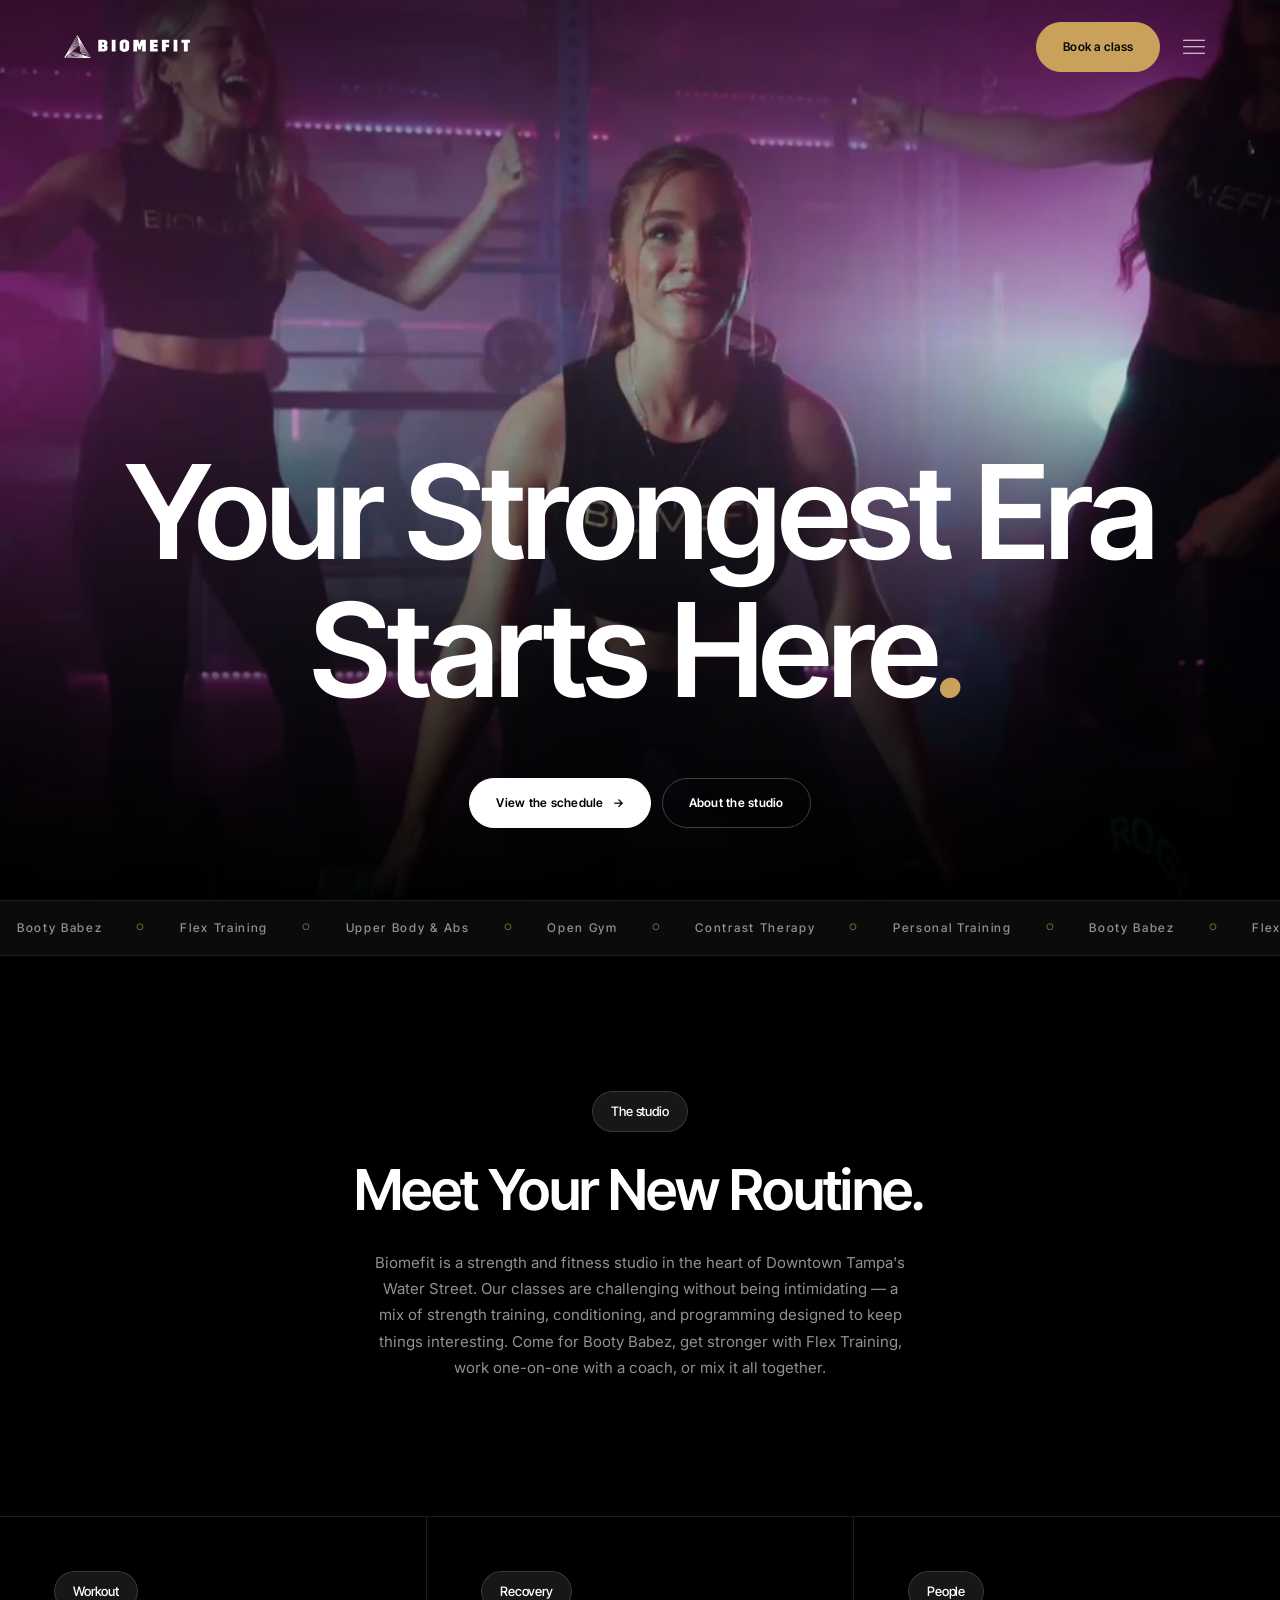
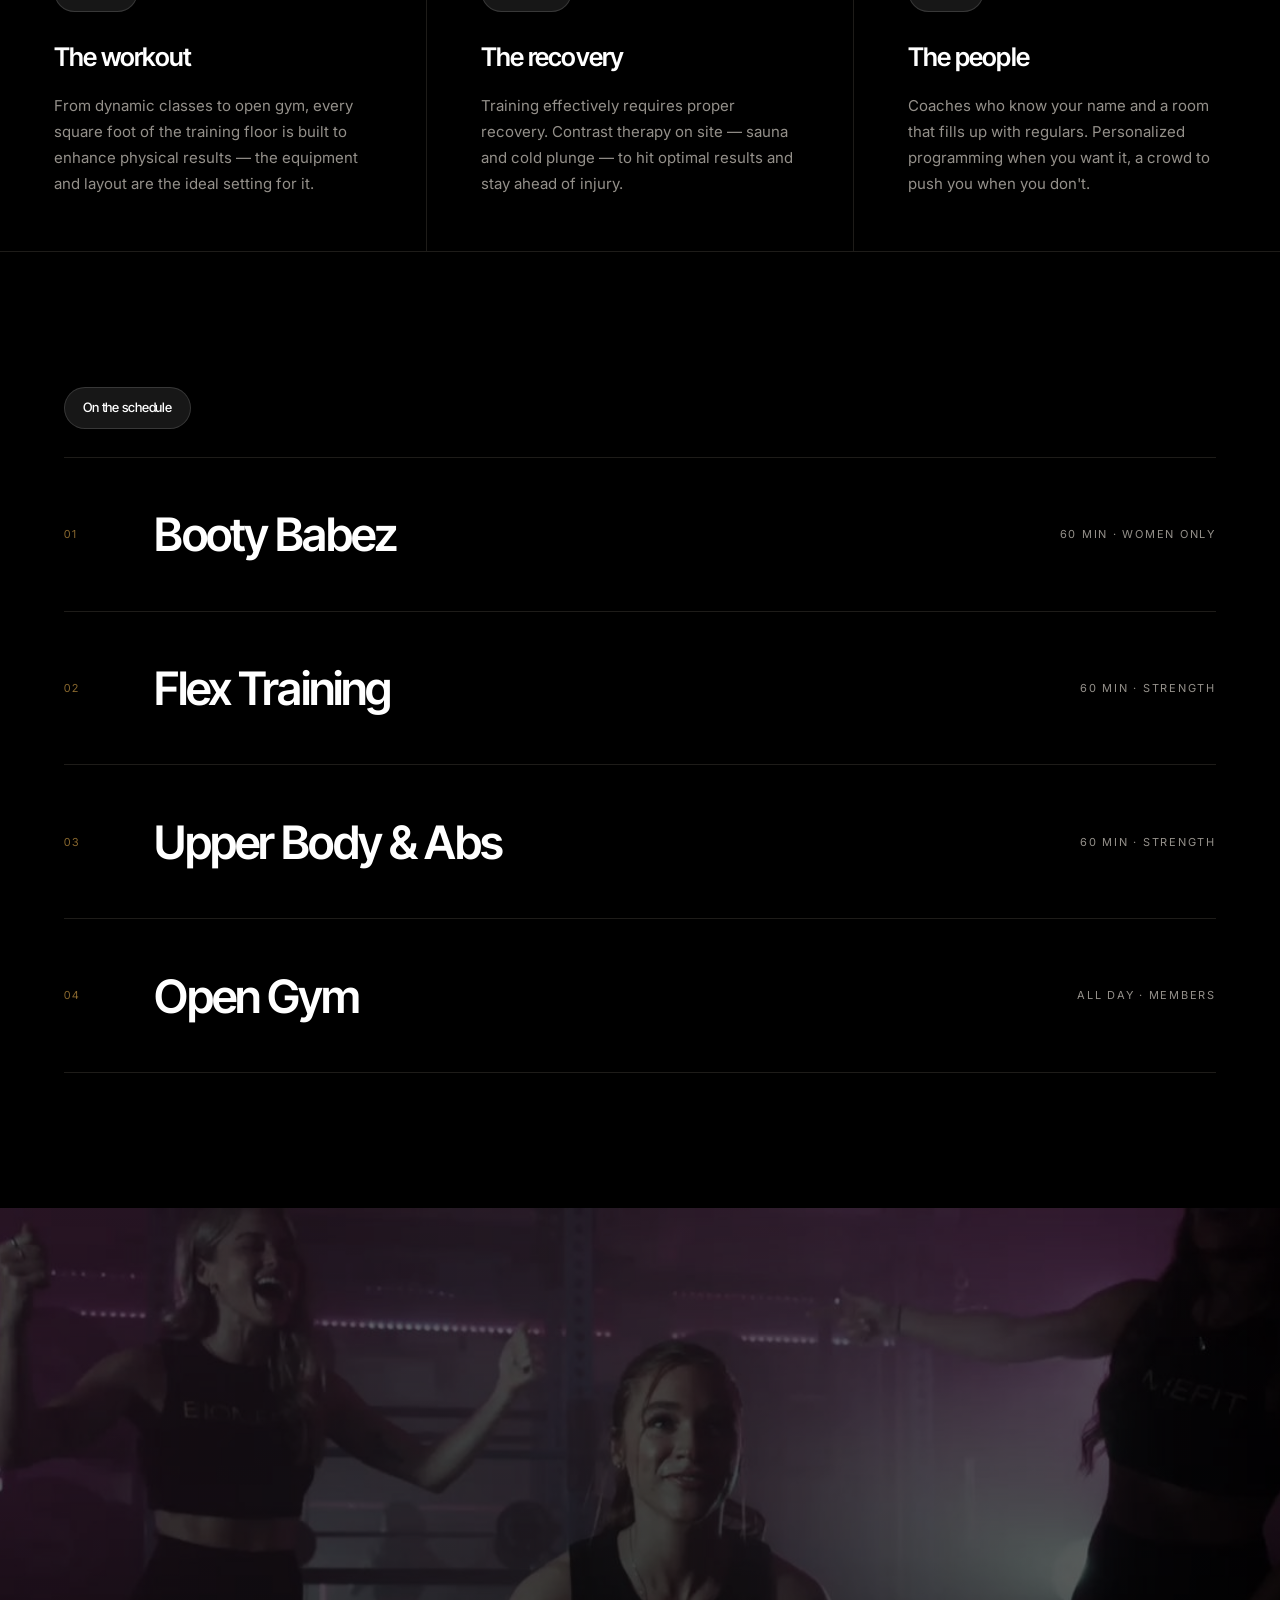
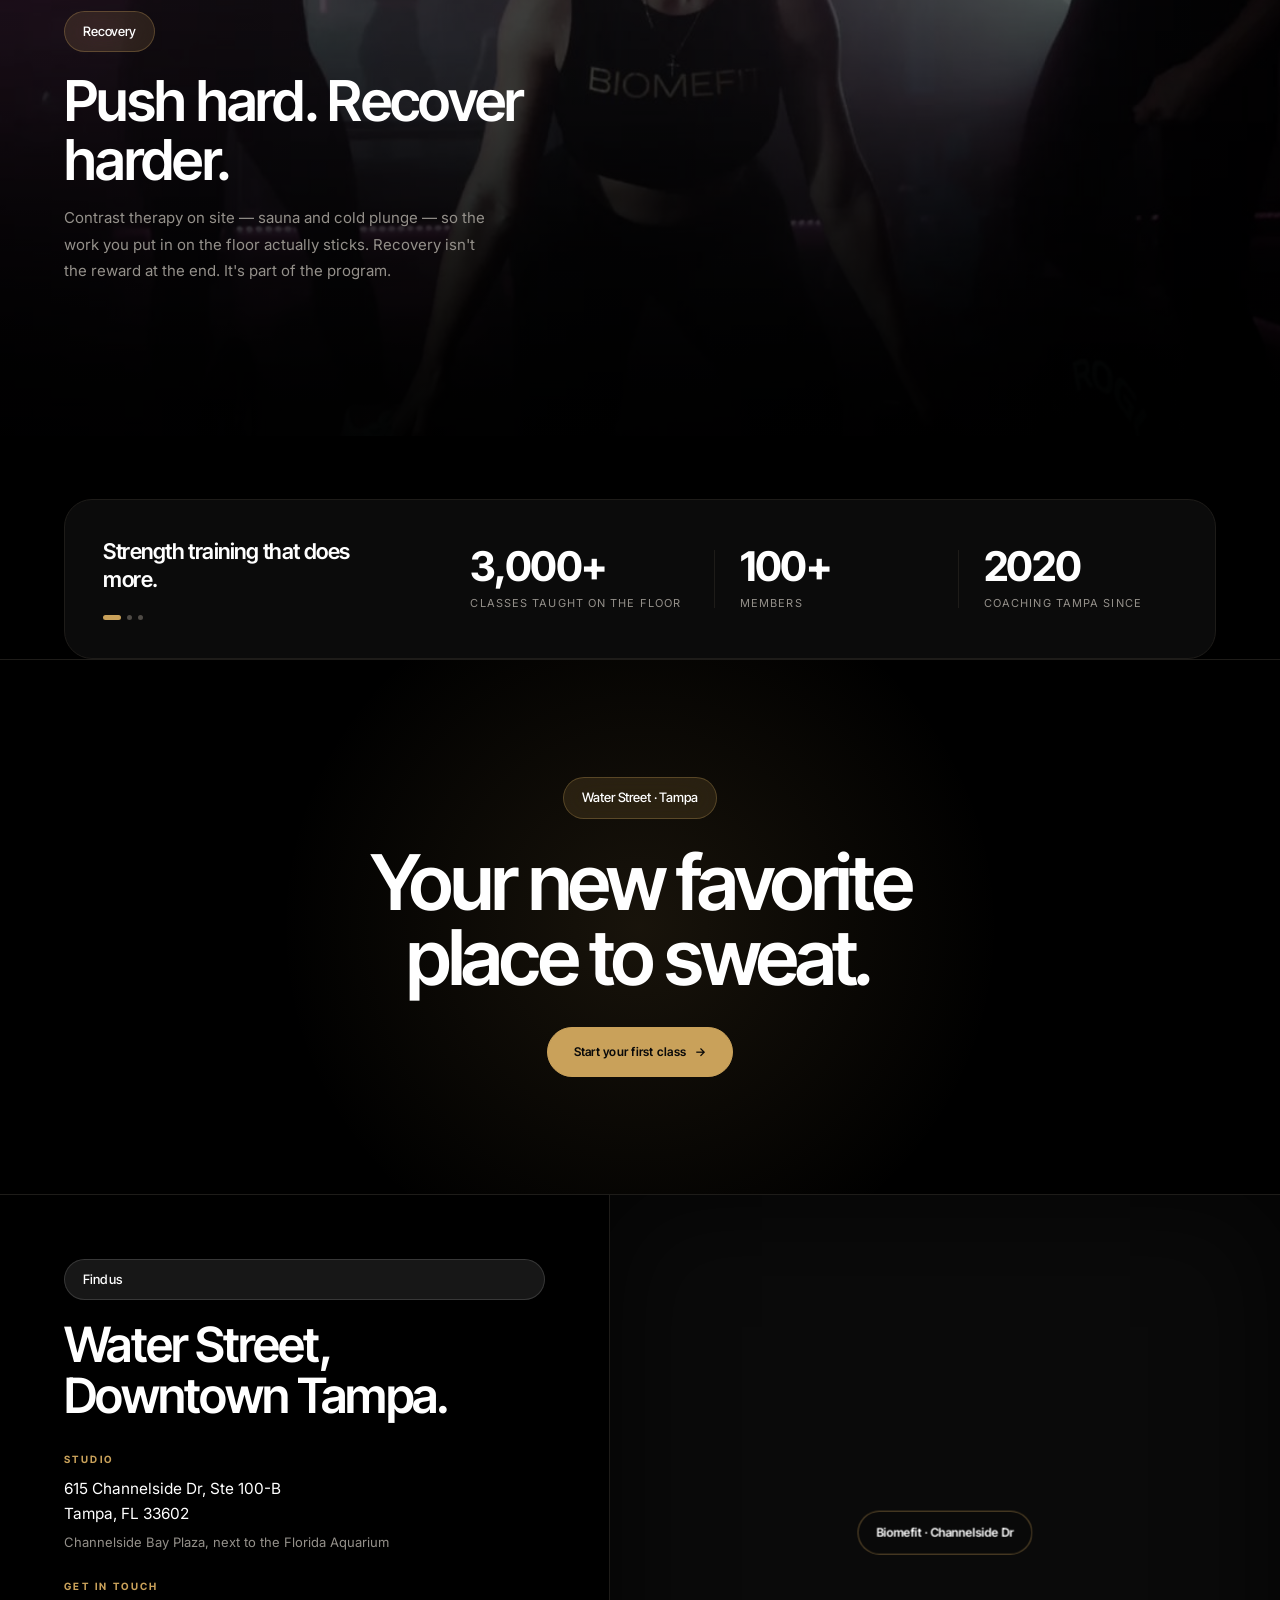
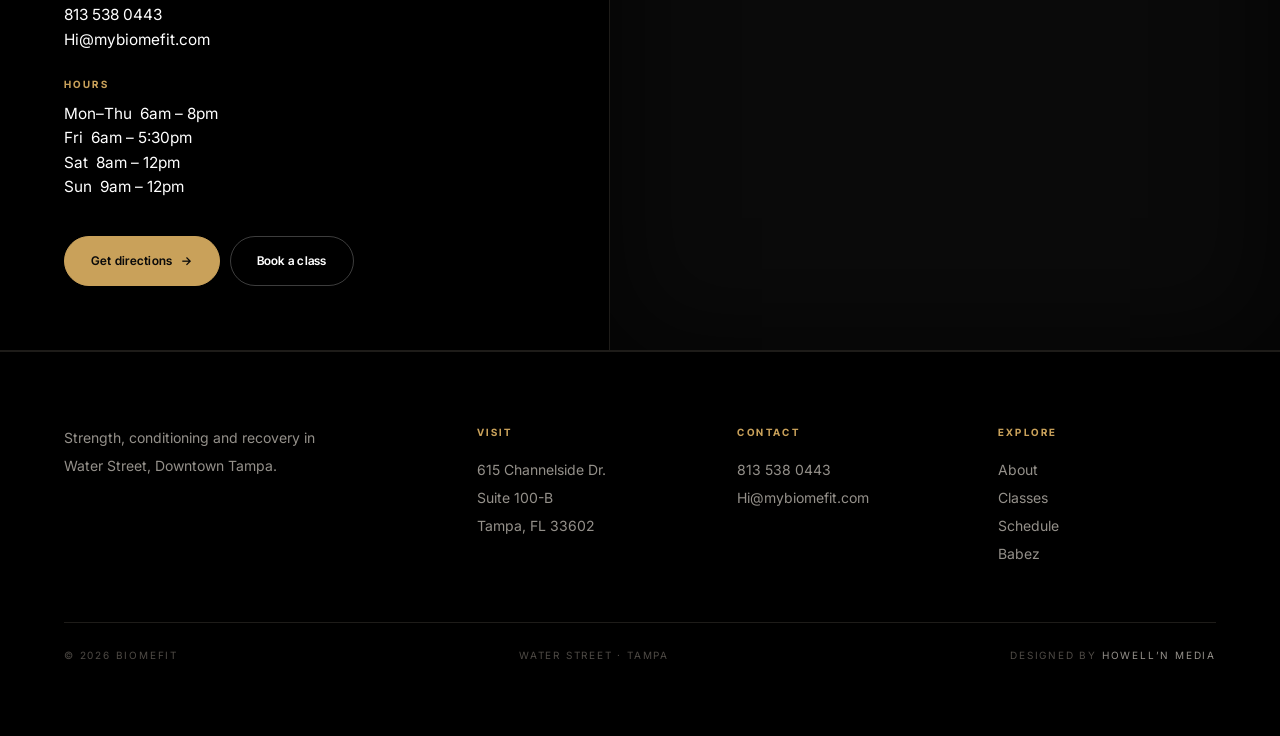
==== index.html @ 0beec161 "Add LocalBusiness schema; restore the 4.7 rating, now sourced The 4.7 was flagged earlier as invente" ====
<!doctype html>
<html lang="en">
<head>
<meta charset="utf-8">
<meta name="viewport" content="width=device-width,initial-scale=1">
<title>Biomefit — Strength &amp; Recovery · Water Street, Tampa</title>

<!-- ============================================================
     TYPOGRAPHY — swap here and nowhere else.
     Placeholder is Inter Tight (closest free face to the sarpel
     reference: tight heavy grotesque, good lowercase).
     When you land on the real face: change the <link> and the two
     --font-* vars. Nothing else in the file needs to move.
     ============================================================ -->
<meta name="description" content="A strength and fitness studio in Downtown Tampa's Water Street. Classes that are challenging without being intimidating — plus contrast therapy, sauna and cold plunge.">
<link rel="canonical" href="https://www.mybiomefit.com/">
<meta name="theme-color" content="#000000">

<!-- Favicons — the icon in the browser tab / bookmark -->
<link rel="icon" href="assets/social/favicon.ico" sizes="any">
<link rel="icon" type="image/png" sizes="32x32" href="assets/social/favicon-32.png">
<link rel="icon" type="image/png" sizes="192x192" href="assets/social/favicon-192.png">
<link rel="apple-touch-icon" href="assets/social/apple-touch-icon.png">

<!-- Open Graph — the card shown when the link is shared (iMessage, Facebook,
     LinkedIn, Slack, WhatsApp). og:image MUST be an absolute URL; these only
     resolve once the site is live at https://www.mybiomefit.com. -->
<meta property="og:type" content="website">
<meta property="og:site_name" content="Biomefit">
<meta property="og:locale" content="en_US">
<meta property="og:url" content="https://www.mybiomefit.com/">
<meta property="og:title" content="Biomefit — Strength &amp; Recovery · Water Street, Tampa">
<meta property="og:description" content="A strength and fitness studio in Downtown Tampa's Water Street. Classes that are challenging without being intimidating — plus contrast therapy, sauna and cold plunge.">
<meta property="og:image" content="https://www.mybiomefit.com/assets/social/og-image.jpg">
<meta property="og:image:width" content="1200">
<meta property="og:image:height" content="630">
<meta property="og:image:alt" content="Biomefit logo">

<meta name="twitter:card" content="summary_large_image">
<meta name="twitter:title" content="Biomefit — Strength &amp; Recovery · Water Street, Tampa">
<meta name="twitter:description" content="A strength and fitness studio in Downtown Tampa's Water Street. Classes that are challenging without being intimidating — plus contrast therapy, sauna and cold plunge.">
<meta name="twitter:image" content="https://www.mybiomefit.com/assets/social/og-image.jpg">

<!-- Structured data. Tells Google this page IS the business in its
     knowledge panel — same address, phone, hours and coordinates. Without
     it Google has to guess the connection. Everything here is verified:
     address/phone/coords from the Mariana Tek API, hours from their Google
     listing, socials from search.
     Deliberately NO aggregateRating — marking up your own star rating is
     against Google's guidelines and can earn a manual action. The 4.7 comes
     from Google's own review data and shows without any markup. -->
<script type="application/ld+json">
{
  "@context": "https://schema.org",
  "@type": "HealthAndBeautyBusiness",
  "additionalType": "https://schema.org/ExerciseGym",
  "name": "Biomefit",
  "url": "https://www.mybiomefit.com/",
  "logo": "https://www.mybiomefit.com/assets/social/favicon-512.png",
  "image": "https://www.mybiomefit.com/assets/social/og-image.jpg",
  "description": "A strength and fitness studio in Downtown Tampa's Water Street. Group classes, open gym, personal training and contrast therapy.",
  "telephone": "+1-813-538-0443",
  "email": "Hi@mybiomefit.com",
  "priceRange": "$$",
  "address": {
    "@type": "PostalAddress",
    "streetAddress": "615 Channelside Dr Ste 100-B",
    "addressLocality": "Tampa",
    "addressRegion": "FL",
    "postalCode": "33602",
    "addressCountry": "US"
  },
  "geo": { "@type": "GeoCoordinates", "latitude": 27.9439444, "longitude": -82.4465278 },
  "hasMap": "https://www.google.com/maps/search/?api=1&query=BIOMEFIT%2C%20615%20Channelside%20Dr%20Ste%20100-B%2C%20Tampa%2C%20FL%2033602",
  "openingHoursSpecification": [
    { "@type": "OpeningHoursSpecification", "dayOfWeek": ["Monday","Tuesday","Wednesday","Thursday"], "opens": "06:00", "closes": "20:00" },
    { "@type": "OpeningHoursSpecification", "dayOfWeek": "Friday", "opens": "06:00", "closes": "17:30" },
    { "@type": "OpeningHoursSpecification", "dayOfWeek": "Saturday", "opens": "08:00", "closes": "12:00" },
    { "@type": "OpeningHoursSpecification", "dayOfWeek": "Sunday", "opens": "09:00", "closes": "12:00" }
  ],
  "sameAs": [
    "https://www.instagram.com/biomefittampa/",
    "https://www.instagram.com/bootybabeztampa/",
    "https://www.facebook.com/people/Biome-Fit/",
    "https://apps.apple.com/us/app/biomefit/id6497564345"
  ],
  "makesOffer": [
    { "@type": "Offer", "itemOffered": { "@type": "Service", "name": "Booty Babez", "description": "Women-only glute-focused strength classes." } },
    { "@type": "Offer", "itemOffered": { "@type": "Service", "name": "Flex Training", "description": "Strength and conditioning group classes." } },
    { "@type": "Offer", "itemOffered": { "@type": "Service", "name": "Personal Training", "description": "One-to-one coaching." } },
    { "@type": "Offer", "itemOffered": { "@type": "Service", "name": "Contrast Therapy", "description": "Sauna and cold plunge recovery." } }
  ]
}
</script>
<link rel="preconnect" href="https://fonts.googleapis.com">
<link rel="preconnect" href="https://fonts.gstatic.com" crossorigin>
<link href="https://fonts.googleapis.com/css2?family=Inter+Tight:ital,wght@0,300..900;1,300..900&family=Inter:wght@300..700&display=swap" rel="stylesheet">

<link rel="stylesheet" href="assets/site.css">
</head>
<body id="top">

<svg width="0" height="0" style="position:absolute" aria-hidden="true"><defs>
  <linearGradient id="au" x1="0" y1="0" x2="1" y2="1">
    <stop offset="0" stop-color="#E8C57A"/><stop offset=".55" stop-color="#C9A15A"/><stop offset="1" stop-color="#8C6A2F"/>
  </linearGradient>
</defs></svg>

<nav class="nav" id="nav">
  <a class="brand" href="index.html" aria-label="Biomefit — home">
    <img src="assets/logo/lockup-h-white.png" alt="Biomefit">
  </a>
  <div class="nav-right">
    <a class="btn btn--gold" href="schedule.html"><span>Book a class</span></a>
    <button class="burger" id="burger" aria-label="Open menu" aria-expanded="false" aria-controls="menu">
      <i></i><i></i><i></i>
    </button>
  </div>
</nav>

<div class="menu" id="menu">
  <div class="wrap" style="width:100%;display:flex;flex-direction:column;flex:1">
    <div class="menu-list">
      <a href="#about"><span>01</span>About</a>
      <a href="#classes"><span>02</span>Classes</a>
      <a href="babez.html"><span>03</span>Babez</a>
      <a href="schedule.html"><span>04</span>Schedule</a>
      <a href="collab.html"><span>05</span>Collab</a>
      <a href="#contact"><span>06</span>Contact</a>
    </div>
    <div class="menu-foot">
      <p class="sub">615 channelside dr. suite 100-b<br>tampa, fl 33602</p>
      <p class="sub">813 538 0443<br>hi@mybiomefit.com</p>
    </div>
  </div>
</div>

<!-- ===== HERO ===== -->
<header class="hero">
  <video poster="assets/video/hero-poster.jpg" src="assets/video/hero-web-720.mp4" autoplay muted loop playsinline preload="auto"></video>
  <div class="hero-inner wrap">
    <h1 class="display">
      <span class="ln"><span>Your Strongest Era</span></span>
      <span class="ln"><span>Starts Here<em class="gold">.</em></span></span>
    </h1>
    <div class="hero-cta">
      <a class="btn btn--light" href="schedule.html"><span>View the schedule</span><span class="ar">→</span></a>
      <a class="btn" href="#about"><span>About the studio</span></a>
    </div>
  </div>
</header>

<!-- ===== MARQUEE ===== -->
<div class="marquee" aria-hidden="true">
  <div class="marquee-track">
    <span>Booty Babez</span><span>Flex Training</span><span>Upper Body &amp; Abs</span><span>Open Gym</span><span>Contrast Therapy</span><span>Personal Training</span>
    <span>Booty Babez</span><span>Flex Training</span><span>Upper Body &amp; Abs</span><span>Open Gym</span><span>Contrast Therapy</span><span>Personal Training</span>
  </div>
</div>

<!-- ===== STATEMENT ===== -->
<section class="sec statement" id="about">
  <div class="wrap narrow">
    <div class="rv" style="margin-bottom:28px"><span class="badge">The studio</span></div>
    <h2 class="display rv">Meet Your New Routine<em class="gold">.</em></h2>
    <p class="lede rv">Biomefit is a strength and fitness studio in the heart of Downtown Tampa's Water Street. Our classes are challenging without being intimidating — a mix of strength training, conditioning, and programming designed to keep things interesting. Come for Booty Babez, get stronger with Flex Training, work one-on-one with a coach, or mix it all together.</p>
  </div>
</section>

<!-- ===== PILLARS ===== -->
<section class="pillars">
  <div class="pillar rv">
    <span class="badge">Workout</span>
    <h3>The workout</h3>
    <p>From dynamic classes to open gym, every square foot of the training floor is built to enhance physical results — the equipment and layout are the ideal setting for it.</p>
  </div>
  <div class="pillar rv">
    <span class="badge">Recovery</span>
    <h3>The recovery</h3>
    <p>Training effectively requires proper recovery. Contrast therapy on site — sauna and cold plunge — to hit optimal results and stay ahead of injury.</p>
  </div>
  <div class="pillar rv">
    <span class="badge">People</span>
    <h3>The people</h3>
    <p>Coaches who know your name and a room that fills up with regulars. Personalized programming when you want it, a crowd to push you when you don't.</p>
  </div>
</section>

<!-- ===== CLASSES ===== -->
<section class="sec" id="classes">
  <div class="wrap">
    <div class="rv" style="margin-bottom:28px"><span class="badge">On the schedule</span></div>
    <div class="class-list">
      <a class="class-row rv" href="babez.html"><span class="n">01</span><h3>Booty Babez</h3><span class="meta">60 min · women only</span></a>
      <a class="class-row rv" href="schedule.html"><span class="n">02</span><h3>Flex Training</h3><span class="meta">60 min · strength</span></a>
      <a class="class-row rv" href="schedule.html"><span class="n">03</span><h3>Upper Body &amp; Abs</h3><span class="meta">60 min · strength</span></a>
      <a class="class-row rv" href="schedule.html"><span class="n">04</span><h3>Open Gym</h3><span class="meta">all day · members</span></a>
    </div>
  </div>
</section>

<!-- ===== OVERLAY (text straight on footage) ===== -->
<section class="overlay">
  <video poster="assets/video/hero-poster.jpg" src="assets/video/hero-web-720.mp4" autoplay muted loop playsinline></video>
  <div class="wrap">
    <span class="badge badge--gold rv">Recovery</span>
    <h2 class="rv">Push hard. Recover harder.</h2>
    <p class="lede rv">Contrast therapy on site — sauna and cold plunge — so the work you put in on the floor actually sticks. Recovery isn't the reward at the end. It's part of the program.</p>
    <div class="rv" style="margin-top:30px"><a class="btn" href="#contact"><span>Book a class</span><span class="ar">→</span></a></div>
  </div>
</section>

<!-- ===== STAT TICKER ===== -->
<section style="padding-block:clamp(40px,7vh,90px) 0">
  <div class="wrap">
    <div class="statbar rv">
      <div>
        <p class="statbar-lead" id="sbLead">Strength training that does more.</p>
        <div class="statbar-dots" id="sbDots"></div>
      </div>
      <div class="statbar-set" id="sbSet"></div>
    </div>
  </div>
</section>

<!-- ===== BAND ===== -->
<section class="band">
  <div class="wrap">
    <div class="rv" style="margin-bottom:26px"><span class="badge badge--gold">Water Street · Tampa</span></div>
    <h2 class="rv">Your new favorite place to sweat<em class="gold">.</em></h2>
    <div class="rv"><a class="btn btn--gold" href="#contact"><span>Start your first class</span><span class="ar">→</span></a></div>
  </div>
</section>

<!-- ===== CONTACT + MAP ===== -->
<section class="contact" id="contact">
  <div class="contact-body">
    <span class="badge rv">Find us</span>
    <h2 class="rv">Water Street, Downtown Tampa.</h2>
    <div class="c-rows">
      <div class="c-row rv">
        <h4>Studio</h4>
        <a href="https://www.google.com/maps/search/?api=1&amp;query=BIOMEFIT%2C%20615%20Channelside%20Dr%20Ste%20100-B%2C%20Tampa%2C%20FL%2033602" target="_blank" rel="noopener">615 Channelside Dr, Ste 100-B<br>Tampa, FL 33602</a>
        <small>Channelside Bay Plaza, next to the Florida Aquarium</small>
      </div>
      <div class="c-row rv">
        <h4>Get in touch</h4>
        <a href="tel:+18135380443">813 538 0443</a>
        <a href="mailto:Hi@mybiomefit.com">Hi@mybiomefit.com</a>
      </div>
      <div class="c-row rv">
        <h4>Hours</h4>
        <p>Mon&ndash;Thu &nbsp;6am &ndash; 8pm<br>Fri &nbsp;6am &ndash; 5:30pm<br>Sat &nbsp;8am &ndash; 12pm<br>Sun &nbsp;9am &ndash; 12pm</p>
      </div>
    </div>
    <div class="c-cta rv">
      <a class="btn btn--gold" href="https://www.google.com/maps/dir/?api=1&amp;destination=BIOMEFIT%2C%20615%20Channelside%20Dr%20Ste%20100-B%2C%20Tampa%2C%20FL%2033602" target="_blank" rel="noopener"><span>Get directions</span><span class="ar">→</span></a>
      <a class="btn" href="schedule.html"><span>Book a class</span></a>
    </div>
  </div>
  <div class="map">
    <iframe
      src="https://maps.google.com/maps?q=27.9439444,-82.4465278&amp;z=16&amp;output=embed"
      loading="lazy" referrerpolicy="no-referrer-when-downgrade"
      title="Map showing Biomefit at 615 Channelside Dr, Tampa"></iframe>
    <span class="map-pin">Biomefit · Channelside Dr</span>
  </div>
</section>

<!-- ===== FOOTER ===== -->
<footer>
  <div class="wrap">
    <div class="f-grid">
      <div class="f-col f-brand">
        <p style="max-width:28ch">Strength, conditioning and recovery in Water Street, Downtown Tampa.</p>
      </div>
      <div class="f-col">
        <h4>Visit</h4>
        <p>615 Channelside Dr.<br>Suite 100-B<br>Tampa, FL 33602</p>
      </div>
      <div class="f-col">
        <h4>Contact</h4>
        <a href="tel:+18135380443">813 538 0443</a>
        <a href="mailto:Hi@mybiomefit.com">Hi@mybiomefit.com</a>
      </div>
      <div class="f-col">
        <h4>Explore</h4>
        <a href="#about">About</a>
        <a href="#classes">Classes</a>
        <a href="schedule.html">Schedule</a>
      <a href="babez.html">Babez</a></div>
    </div>
    <div class="f-base"><span>© 2026 Biomefit</span><span>Water Street · Tampa</span><span>Designed by <a href="https://www.howellnmedia.com/" target="_blank" rel="noopener">Howell&rsquo;n Media</a></span></div>
  </div>
</footer>

<!-- Stat ticker. Every figure here is sourced, not invented:
     - 3,000+ classes / 400+ upcoming: Mariana Tek, historical + upcoming
       class count for the Biome floor (3,095 and 415 on 2026-08-29).
     - 100+ members and 2020: confirmed by Biomefit. Note 2020 is when
       Biomefit started coaching, at a previous location — the Water Street
       space dates to 2024, which is why the class count starts there.
       Label reads "coaching Tampa since", not "here", for that reason.
     - 60 min and 7 days: the published schedule and opening hours.
     - 4.7 stars / 33 reviews: Biomefit's live Google Business Profile,
       checked 2026-08-29. Real, not estimated. Re-check before any big
       push — both figures move.
     Re-check the class count before any big push; it only goes up. -->
<script>
window.STAT_SETS=[
  {lead:"Strength training that does more.",stats:[
    {n:"3,000+",l:"classes taught on the floor"},
    {n:"100+",l:"members"},
    {n:"2020",l:"coaching Tampa since"}]},
  {lead:"Rated by the people who train here.",stats:[
    {n:'4.7<span class="st">★</span>',l:"average Google review"},
    {n:"33",l:"reviews and counting"},
    {n:"100+",l:"members"}]},
  {lead:"There's always something on.",stats:[
    {n:"400+",l:"classes on the schedule"},
    {n:"7 days",l:"open every week"},
    {n:"60 min",l:"every class"}]}
];
</script>
<script src="assets/site.js" defer></script>
</body>
</html>
---- assets/site.css ----
:root{
  /* --- the two lines you swap --- */
  --font-display:"Inter Tight","Helvetica Neue",sans-serif;
  --font-body:"Inter","Helvetica Neue",sans-serif;

  --ink:#ffffff;
  --ink-dim:#94908a;
  --ink-faint:#4e4a45;
  --bg:#000000;
  --bg-lift:#0b0b0b;
  --line:#1e1c19;

  --gold:#C9A15A;
  --gold-lift:#E8C57A;
  --gold-deep:#8C6A2F;
  --babez:#F03CDE;        /* Booty Babez brand pink, from their logo */

  --pad:clamp(20px,5vw,72px);
  --maxw:1440px;
  --r:999px;                 /* every button is a pill */
}

*{box-sizing:border-box;margin:0;padding:0}
html{scroll-behavior:smooth;-webkit-text-size-adjust:100%}
/* anchor targets must clear the fixed nav */
[id]{scroll-margin-top:96px}
body{
  background:var(--bg);color:var(--ink);
  font-family:var(--font-body);font-size:16px;line-height:1.65;
  -webkit-font-smoothing:antialiased;overflow-x:hidden;
}
body.lock{overflow:hidden}
img,video,svg{display:block;max-width:100%}
a{color:inherit;text-decoration:none}
.wrap{max-width:var(--maxw);margin:0 auto;padding-inline:var(--pad)}
.narrow{max-width:760px;margin-inline:auto}

/* ---------- type system ---------- */
.eyebrow{
  font-family:var(--font-display);
  font-size:10px;font-weight:500;
  letter-spacing:.3em;text-transform:uppercase;color:var(--gold);
}
.sub{
  font-family:var(--font-display);
  font-size:9px;font-weight:500;line-height:1.5;
  letter-spacing:.24em;text-transform:uppercase;color:var(--ink-dim);
}
.display{
  font-family:var(--font-display);
  font-weight:600;line-height:1.06;letter-spacing:-.028em;
}
.display em{font-style:italic;font-weight:600}
.lede{color:var(--ink-dim);font-size:clamp(15px,1.1vw,17px);line-height:1.75}

/* ---------- buttons — all pills ---------- */
.btn{
  display:inline-flex;align-items:center;gap:9px;
  font-family:var(--font-display);
  font-size:12px;font-weight:600;letter-spacing:.02em;
  padding:14px 26px;border:1px solid rgba(255,255,255,.24);color:var(--ink);
  border-radius:var(--r);position:relative;overflow:hidden;white-space:nowrap;
  transition:color .35s ease,border-color .35s ease;
}
.btn::before{
  content:"";position:absolute;inset:0;background:var(--ink);
  transform:translateY(101%);transition:transform .42s cubic-bezier(.2,.75,.3,1);
}
.btn:hover{color:#000;border-color:var(--ink)}
.btn:hover::before{transform:translateY(0)}
.btn>*{position:relative;z-index:1}
.btn .ar{transition:transform .42s cubic-bezier(.2,.75,.3,1)}
.btn:hover .ar{transform:translateX(4px)}

.btn--gold{background:var(--gold);border-color:var(--gold);color:#0a0a0a}
.btn--gold::before{background:var(--gold-lift)}
.btn--gold:hover{color:#0a0a0a;border-color:var(--gold-lift)}

.btn--light{background:var(--ink);border-color:var(--ink);color:#000}
.btn--light::before{background:var(--gold)}
.btn--light:hover{color:#000;border-color:var(--gold)}


/* ---------- frosted badge (Flexera-style) ---------- */
.badge{
  display:inline-flex;align-items:center;gap:9px;
  padding:9px 18px;border-radius:var(--r);
  background:rgba(255,255,255,.09);
  border:1px solid rgba(255,255,255,.14);
  backdrop-filter:blur(16px) saturate(1.4);
  -webkit-backdrop-filter:blur(16px) saturate(1.4);
  font-family:var(--font-display);font-size:13px;font-weight:500;
  letter-spacing:-.01em;color:var(--ink);
}

.badge--gold{background:rgba(201,161,90,.14);border-color:rgba(201,161,90,.3)}

/* overlay panels — text sitting straight on imagery */
.overlay{position:relative;min-height:92svh;display:flex;align-items:flex-end;overflow:hidden}
.overlay video{position:absolute;inset:0;width:100%;height:100%;object-fit:cover;filter:grayscale(.55) contrast(1.05) brightness(.6)}
.overlay::after{content:"";position:absolute;inset:0;background:linear-gradient(to top,rgba(0,0,0,.92) 4%,rgba(0,0,0,.45) 42%,rgba(0,0,0,.25) 100%)}
.overlay .wrap{position:relative;z-index:2;width:100%;padding-block:clamp(48px,8vh,96px)}
.overlay h2{
  font-family:var(--font-display);font-weight:600;
  font-size:clamp(30px,4.4vw,64px);line-height:1.04;letter-spacing:-.03em;
  margin:20px 0 16px;max-width:16ch;
}
.overlay .lede{max-width:48ch}

/* ---------- nav ---------- */
.nav{
  position:fixed;inset:0 0 auto 0;z-index:120;
  display:flex;align-items:center;justify-content:space-between;gap:20px;
  padding:22px var(--pad);
  transition:background .45s ease,backdrop-filter .45s ease,border-color .45s ease,padding .45s ease;
  border-bottom:1px solid transparent;
}
.nav.stuck{
  background:rgba(0,0,0,.7);backdrop-filter:blur(20px) saturate(1.3);
  border-bottom-color:var(--line);padding-block:14px;
}
.brand{display:flex;align-items:center}
.brand img{height:23px;width:auto}
.brand b{
  font-family:var(--font-display);font-weight:600;font-size:19px;
  letter-spacing:-.035em;text-transform:lowercase;
}
.nav-right{display:flex;align-items:center;gap:12px}

/* hamburger */
.burger{
  position:relative;width:44px;height:44px;border:0;background:transparent;
  cursor:pointer;flex:none;display:block;
}

.burger i{
  position:absolute;left:50%;top:50%;width:22px;height:1.6px;
  background:var(--ink);border-radius:2px;opacity:.92;
  transform:translate(-50%,-50%) translateY(var(--y,0));
  transition:transform .42s cubic-bezier(.2,.75,.3,1),opacity .22s ease;
}
.burger i:nth-child(1){--y:-6.5px}
.burger i:nth-child(2){--y:0px}
.burger i:nth-child(3){--y:6.5px}
.burger:hover i{opacity:1}
body.open .burger i:nth-child(1){transform:translate(-50%,-50%) rotate(45deg)}
body.open .burger i:nth-child(2){opacity:0}
body.open .burger i:nth-child(3){transform:translate(-50%,-50%) rotate(-45deg)}

/* ---------- menu overlay ---------- */
.menu{
  position:fixed;inset:0;z-index:110;background:#000;
  display:flex;flex-direction:column;justify-content:center;
  padding:120px var(--pad) 56px;
  clip-path:inset(0 0 100% 0);
  transition:clip-path .72s cubic-bezier(.76,0,.24,1);
  pointer-events:none;
}
body.open .menu{clip-path:inset(0 0 0 0);pointer-events:auto}
.menu-list{display:flex;flex-direction:column;gap:2px;margin-block:auto}
.menu-list a{
  font-family:var(--font-display);font-weight:600;
  font-size:clamp(38px,8vw,104px);line-height:1.04;letter-spacing:-.045em;
  color:var(--ink);
  display:flex;align-items:baseline;gap:18px;
  opacity:0;transform:translateY(28px);
  transition:opacity .6s ease,transform .6s cubic-bezier(.16,1,.3,1),color .3s ease;
}
body.open .menu-list a{opacity:1;transform:none}
body.open .menu-list a:nth-child(1){transition-delay:.18s}
body.open .menu-list a:nth-child(2){transition-delay:.25s}
body.open .menu-list a:nth-child(3){transition-delay:.32s}
body.open .menu-list a:nth-child(4){transition-delay:.39s}
body.open .menu-list a:nth-child(5){transition-delay:.46s}
body.open .menu-list a:nth-child(6){transition-delay:.53s}
.menu-list a span{font-size:11px;font-weight:500;letter-spacing:.2em;color:var(--gold-deep);text-transform:uppercase}
.menu-list a:hover{color:var(--gold)}
/* Babez is its own brand — its menu item hovers pink, everywhere */
.menu-list a[href="babez.html"]:hover{color:var(--babez)}
.menu-list a[href="babez.html"]:hover span{color:var(--babez)}
.menu-foot{
  display:flex;justify-content:space-between;gap:24px;flex-wrap:wrap;
  margin-top:auto;padding-top:40px;border-top:1px solid var(--line);
  opacity:0;transition:opacity .5s ease .48s;
}
body.open .menu-foot{opacity:1}

/* ---------- hero ---------- */
.hero{position:relative;min-height:100svh;display:flex;align-items:flex-end;justify-content:center;overflow:hidden;text-align:center}
.hero video{position:absolute;inset:0;width:100%;height:100%;object-fit:cover;z-index:0;filter:grayscale(.06) contrast(1.03) brightness(.9) saturate(1.06)}
.hero::after{
  content:"";position:absolute;inset:0;z-index:1;pointer-events:none;
  background:
    linear-gradient(to top,rgba(0,0,0,.94) 0%,rgba(0,0,0,.42) 30%,transparent 62%,rgba(0,0,0,.34) 100%),
    radial-gradient(120% 80% at 50% 55%,transparent 42%,rgba(0,0,0,.45) 100%);
}
.hero-inner{position:relative;z-index:2;width:100%;padding-block:clamp(96px,14vh,150px) clamp(44px,8vh,96px)}

.hero h1{font-size:clamp(28px,10.2vw,138px);margin-bottom:0}
.hero h1 .ln{display:block;overflow:hidden;padding-bottom:.18em;margin-bottom:-.18em}
.hero h1 .ln>span{display:block;transform:translateY(105%);animation:rise 1s cubic-bezier(.16,1,.3,1) forwards}
.hero h1 .ln:nth-child(1)>span{animation-delay:.18s}
.hero h1 .ln:nth-child(2)>span{animation-delay:.29s}
@keyframes rise{to{transform:translateY(0)}}
.hero .gold{color:var(--gold)}
.hero .sub{margin-bottom:38px;opacity:0;animation:fade .8s ease .62s forwards}
.hero-cta{display:flex;gap:11px;justify-content:center;flex-wrap:wrap;margin-top:clamp(48px,6.5vh,82px);opacity:0;animation:fade .8s ease .76s forwards}
@keyframes fade{to{opacity:1}}

/* ---------- marquee (RWC-style ○ separators) ---------- */
.marquee{border-block:1px solid var(--line);background:var(--bg-lift);overflow:hidden;padding-block:17px}
.marquee-track{display:flex;width:max-content;animation:slide 38s linear infinite}
.marquee:hover .marquee-track{animation-play-state:paused}
@keyframes slide{to{transform:translateX(-50%)}}
.marquee span{
  font-family:var(--font-display);font-size:12px;font-weight:500;
  letter-spacing:.14em;color:var(--ink-dim);
  white-space:nowrap;display:flex;align-items:center;gap:34px;padding-inline:17px;
}
.marquee span::after{content:"○";color:var(--gold-deep);font-size:9px}

/* ---------- sections ---------- */
.sec{padding-block:clamp(96px,15vh,210px)}
.sec-tag{display:flex;align-items:center;gap:12px;justify-content:center;margin-bottom:30px}
.sec-tag::before,.sec-tag::after{content:"";height:1px;width:32px;background:var(--gold-deep);opacity:.6}

.statement{text-align:center}
.statement h2{font-size:clamp(28px,4.4vw,66px);margin-inline:auto;max-width:24ch;margin-bottom:30px}
.statement .lede{max-width:60ch;margin-inline:auto}

/* pillars */
.pillars{display:grid;grid-template-columns:repeat(auto-fit,minmax(280px,1fr));gap:1px;background:var(--line);border-block:1px solid var(--line)}
.pillar{background:var(--bg);padding:clamp(38px,4.2vw,70px);transition:background .5s ease}
.pillar:hover{background:var(--bg-lift)}
.pillar .badge{margin-bottom:4px}
.pillar h3{font-family:var(--font-display);font-size:clamp(22px,2vw,30px);font-weight:600;letter-spacing:-.03em;margin:20px 0 14px}
.pillar p{color:var(--ink-dim);font-size:15px;line-height:1.75}

/* classes */
.class-list{border-top:1px solid var(--line)}
.class-row{
  display:grid;grid-template-columns:52px 1fr auto;align-items:center;gap:clamp(14px,3vw,40px);
  padding-block:clamp(24px,3vw,40px);border-bottom:1px solid var(--line);
  position:relative;transition:padding-left .5s cubic-bezier(.2,.75,.3,1);
}
.class-row::before{
  content:"";position:absolute;left:0;top:0;bottom:0;width:0;
  background:linear-gradient(90deg,rgba(201,161,90,.13),transparent 72%);
  transition:width .55s cubic-bezier(.2,.75,.3,1);
}
.class-row:hover{padding-left:24px}
.class-row:hover::before{width:100%}
.class-row>*{position:relative;z-index:1}
.class-row .n{font-family:var(--font-display);font-size:11px;letter-spacing:.14em;color:var(--gold-deep)}
.class-row h3{font-family:var(--font-display);font-size:clamp(24px,3.6vw,54px);font-weight:600;letter-spacing:-.04em;transition:color .35s ease}
.class-row:hover h3{color:var(--gold)}
.class-row .meta{color:var(--ink-dim);font-size:11px;letter-spacing:.16em;text-transform:uppercase;text-align:right;white-space:nowrap}

/* split */
.split{display:grid;grid-template-columns:1fr}
.split-media{position:relative;min-height:58vh;background:#0d0d0d;overflow:hidden}
.split-media video{position:absolute;inset:0;width:100%;height:100%;object-fit:cover;filter:grayscale(1) contrast(1.08) brightness(.76)}
.split-body{padding:clamp(50px,7vw,120px) var(--pad);display:flex;flex-direction:column;justify-content:center}
.split-body h2{font-family:var(--font-display);font-size:clamp(28px,3.6vw,56px);font-weight:600;letter-spacing:-.04em;line-height:1.02;margin:16px 0 20px}
.split-body .lede{max-width:44ch}


/* ---------- stat ticker (NetMaster card) ---------- */
.statbar{
  background:var(--bg-lift);border:1px solid var(--line);
  border-radius:28px;padding:clamp(24px,3vw,44px);
  display:grid;grid-template-columns:1fr;gap:26px;align-items:center;
  text-align:left;
}
.statbar-lead{
  font-family:var(--font-display);font-weight:600;
  font-size:clamp(17px,1.7vw,25px);line-height:1.25;letter-spacing:-.025em;
  max-width:20ch;transition:opacity .45s ease,transform .45s cubic-bezier(.16,1,.3,1);
}
.statbar-set{display:grid;grid-template-columns:repeat(3,1fr);gap:clamp(12px,2vw,26px)}
.statbar-set>div{position:relative;padding-left:clamp(12px,2vw,26px)}
.statbar-set>div:first-child{padding-left:0}
.statbar-set>div+div::before{content:"";position:absolute;left:0;top:6%;bottom:6%;width:1px;background:var(--line)}
.statbar b{
  display:block;font-family:var(--font-display);font-weight:700;
  font-size:clamp(22px,3.2vw,46px);letter-spacing:-.035em;line-height:1;
  white-space:nowrap;
}
.statbar b .st{display:inline-block;white-space:nowrap;color:var(--gold);font-size:.62em;vertical-align:.14em;margin-left:.1em}
.statbar span{display:block;font-size:11px;line-height:1.45;letter-spacing:.1em;text-transform:uppercase;color:var(--ink-dim);margin-top:9px}
.statbar-lead.out,.statbar-set.out{opacity:0;transform:translateY(9px)}
.statbar-set{transition:opacity .45s ease,transform .45s cubic-bezier(.16,1,.3,1)}
.statbar-dots{display:flex;gap:6px;margin-top:22px}
.statbar-dots i{width:5px;height:5px;border-radius:var(--r);background:var(--ink-faint);transition:background .35s ease,width .35s ease}
.statbar-dots i.on{background:var(--gold);width:18px}
@media (max-width:620px){
  .statbar-set{grid-template-columns:1fr;gap:18px}
  .statbar-set>div{padding-left:0;padding-top:18px}
  .statbar-set>div:first-child{padding-top:0}
  .statbar-set>div+div::before{left:0;right:0;top:0;bottom:auto;width:auto;height:1px}
  .statbar span{margin-top:6px}
}
@media (min-width:880px){
  .statbar{grid-template-columns:.85fr 1.9fr;gap:clamp(28px,4vw,64px)}
}

/* band */
.band{border-top:1px solid var(--line);text-align:center;padding-block:clamp(84px,13vh,170px);position:relative;overflow:hidden}
.band::before{
  content:"";position:absolute;left:50%;top:50%;transform:translate(-50%,-50%);
  width:min(820px,115vw);aspect-ratio:1;
  background:radial-gradient(circle,rgba(201,161,90,.12),transparent 62%);pointer-events:none;
}
.band>*{position:relative}
.band h2{font-family:var(--font-display);font-size:clamp(32px,6vw,96px);font-weight:600;letter-spacing:-.045em;line-height:.98;margin:20px auto 32px;max-width:15ch}

/* ---------- contact + map ---------- */
.contact{display:grid;grid-template-columns:1fr;gap:1px;background:var(--line);border-block:1px solid var(--line)}
.contact-body{background:var(--bg);padding:clamp(40px,5vw,88px) var(--pad);display:flex;flex-direction:column;justify-content:center}
.contact-body h2{font-family:var(--font-display);font-size:clamp(28px,3.8vw,56px);font-weight:600;letter-spacing:-.035em;line-height:1.04;margin:20px 0 30px}
.c-rows{display:grid;gap:24px;margin-bottom:36px}
.c-row h4{font-family:var(--font-display);font-size:10px;letter-spacing:.24em;text-transform:uppercase;color:var(--gold);margin-bottom:9px}
.c-row p,.c-row a{color:var(--ink);font-size:clamp(15px,1.2vw,18px);line-height:1.6;display:block;transition:color .25s ease}
.c-row a:hover{color:var(--gold)}
.c-row small{display:block;color:var(--ink-dim);font-size:13px;margin-top:6px}
.c-cta{display:flex;gap:10px;flex-wrap:wrap}

.map{position:relative;background:#0a0a0a;min-height:420px;overflow:hidden}
.map iframe{
  position:absolute;inset:0;width:100%;height:100%;border:0;
  /* Google only serves light tiles on the keyless embed — invert to sit on black */
  filter:invert(92%) hue-rotate(180deg) saturate(.55) contrast(.9) brightness(.96);
}
.map::after{content:"";position:absolute;inset:0;pointer-events:none;box-shadow:inset 0 0 90px 24px rgba(0,0,0,.5)}
.map-pin{
  position:absolute;z-index:3;left:50%;top:50%;transform:translate(-50%,-140%);
  padding:11px 18px;border-radius:var(--r);
  background:rgba(10,10,10,.92);border:1px solid rgba(201,161,90,.45);color:var(--ink);
  backdrop-filter:blur(14px);-webkit-backdrop-filter:blur(14px);
  font-family:var(--font-display);font-size:12px;font-weight:600;white-space:nowrap;
}
@media (min-width:900px){
  .contact{grid-template-columns:1fr 1.1fr}
  .map{min-height:100%}
}

/* footer */
footer{border-top:1px solid var(--line);padding-block:clamp(56px,8vh,96px)}
.f-grid{display:grid;grid-template-columns:1fr;gap:42px}

.f-col h4{font-family:var(--font-display);font-size:10px;letter-spacing:.24em;text-transform:uppercase;color:var(--gold);margin-bottom:16px}
.f-col a,.f-col p{display:block;color:var(--ink-dim);font-size:14px;line-height:2;transition:color .25s ease}
.f-col a:hover{color:var(--ink)}
.f-base a{color:var(--ink-dim);transition:color .25s ease}
.f-base a:hover{color:var(--gold)}
.f-base{display:flex;justify-content:space-between;gap:18px;flex-wrap:wrap;margin-top:54px;padding-top:24px;border-top:1px solid var(--line);color:var(--ink-faint);font-size:10px;letter-spacing:.18em;text-transform:uppercase}

/* reveal */
.rv{opacity:0;transform:translateY(24px);transition:opacity .9s cubic-bezier(.16,1,.3,1),transform .9s cubic-bezier(.16,1,.3,1)}
.rv.in{opacity:1;transform:none}
.draw line{stroke-dasharray:var(--len,200);stroke-dashoffset:var(--len,200);animation:draw 1.6s cubic-bezier(.22,1,.36,1) forwards}
@keyframes draw{to{stroke-dashoffset:0}}

@media (min-width:900px){
  .split{grid-template-columns:1fr 1fr}
  .split-media{min-height:100%}
  .f-grid{grid-template-columns:1.7fr 1fr 1fr 1fr}
}
@media (max-width:640px){
  .class-row{grid-template-columns:30px 1fr;row-gap:4px}
  .class-row .meta{grid-column:2;text-align:left}
}
@media (prefers-reduced-motion:reduce){
  *,*::before,*::after{animation-duration:.001ms!important;animation-iteration-count:1!important;transition-duration:.001ms!important}
  .hero h1 .ln>span{transform:none}.rv{opacity:1;transform:none}
}

/* ---------- print / PDF ----------
   Scroll reveals start at opacity 0 and only fire on scroll, so without this
   most of the page renders blank in a PDF. Also keeps the dark design intact
   instead of letting the browser drop backgrounds. */
@media print{
  *{-webkit-print-color-adjust:exact !important;print-color-adjust:exact !important}
  html,body{background:#000 !important}
  .rv{opacity:1 !important;transform:none !important;transition:none !important}
  .hero h1 .ln>span{transform:none !important;animation:none !important}
  .hero .eyebrow,.hero-cta,.hero .sub{opacity:1 !important;animation:none !important}
  .nav{position:static !important;background:#000 !important;backdrop-filter:none !important}
  .menu,.scroll-hint{display:none !important}
  .hero{min-height:78vh}
  .marquee-track{animation:none !important;transform:none !important}
  .statbar-lead,.statbar-set{opacity:1 !important;transform:none !important}
  section,.pillars,.contact,footer{break-inside:avoid;page-break-inside:avoid}
  .hero,.overlay,.band{break-after:auto}
  a[href]::after{content:"" !important}
}
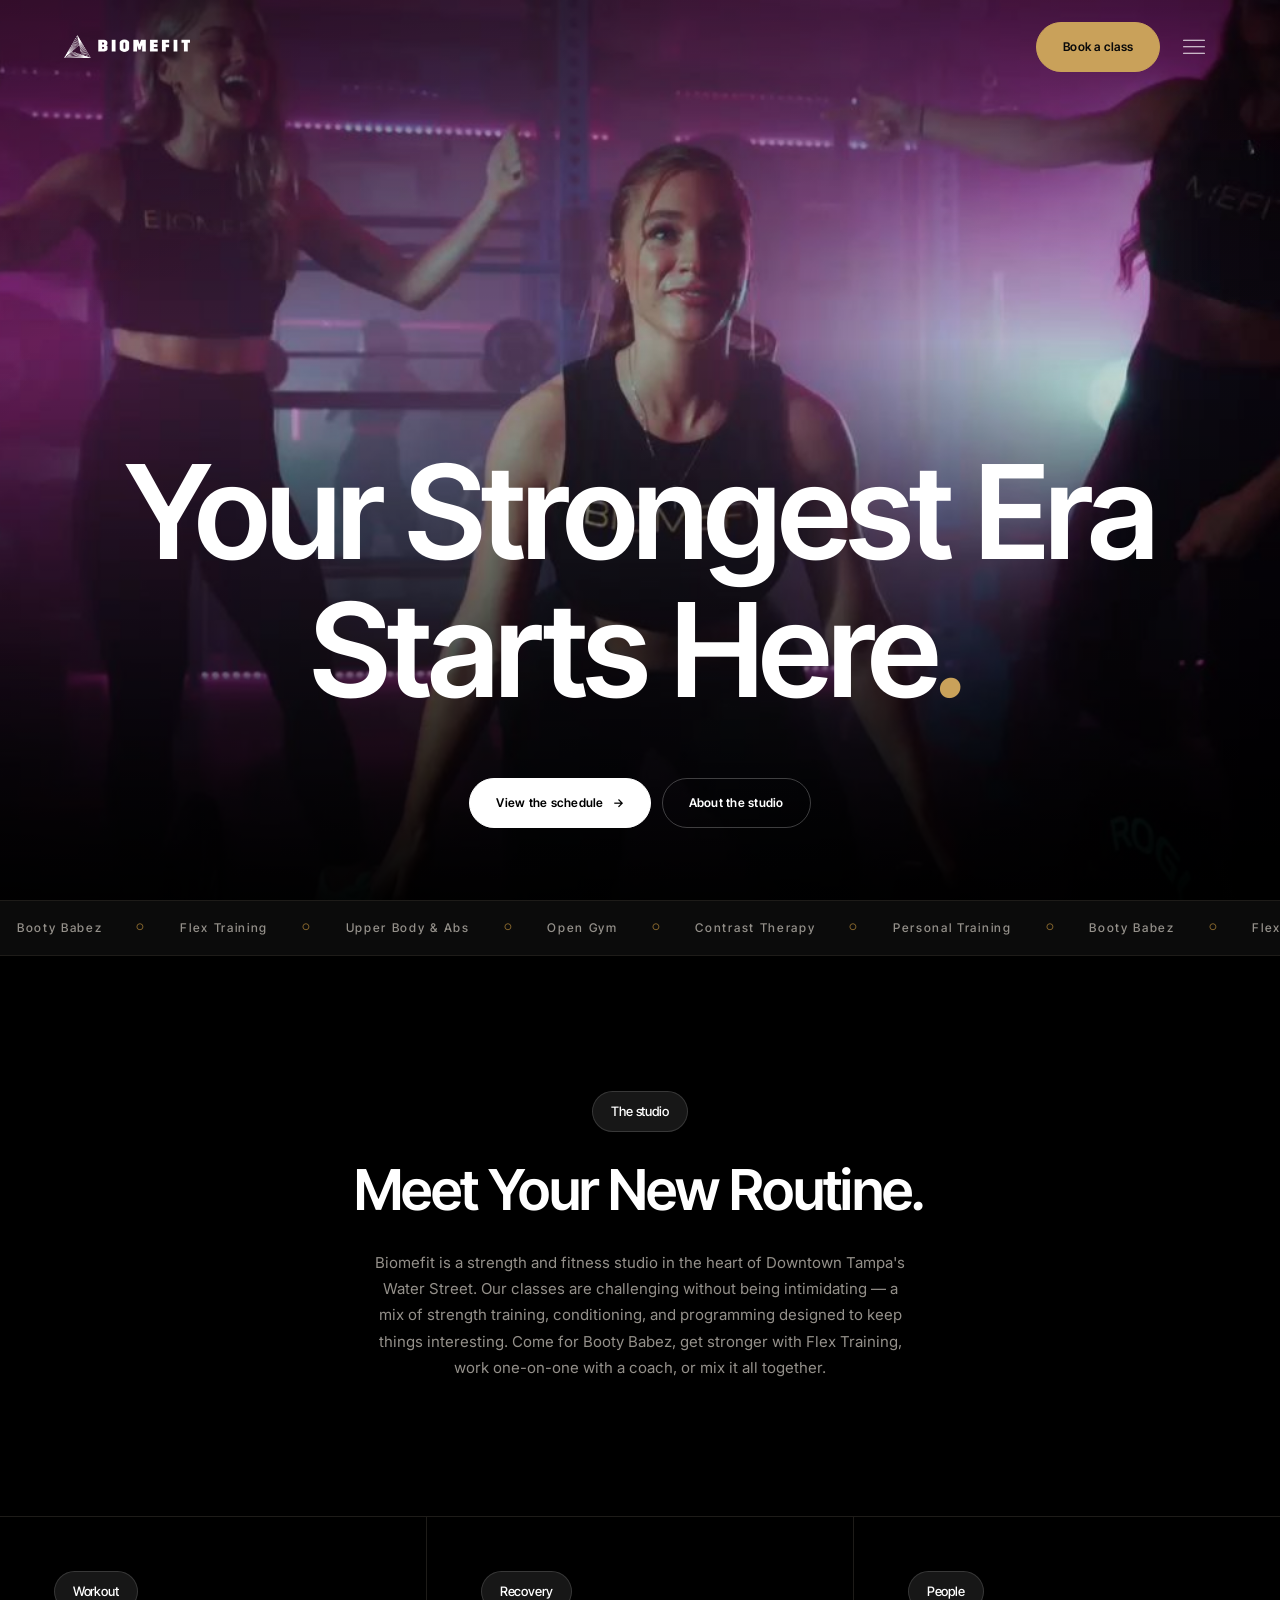
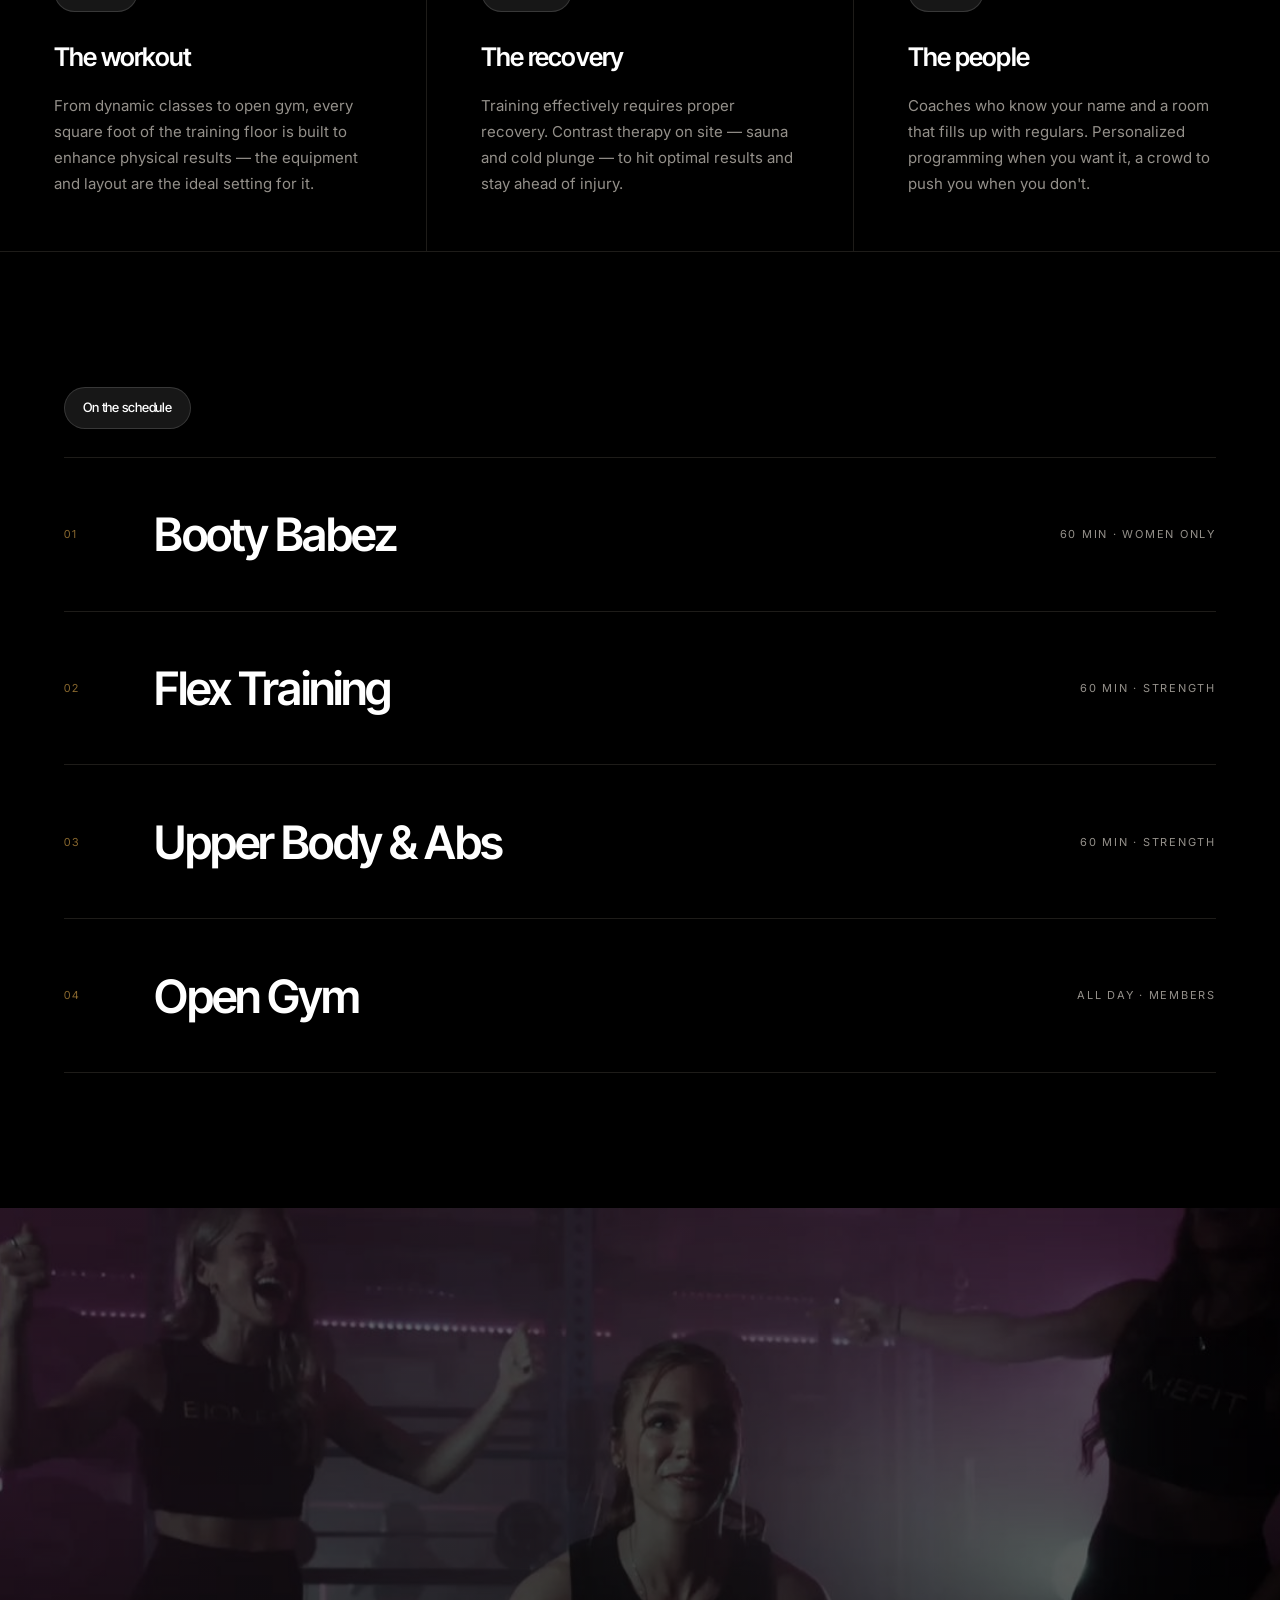
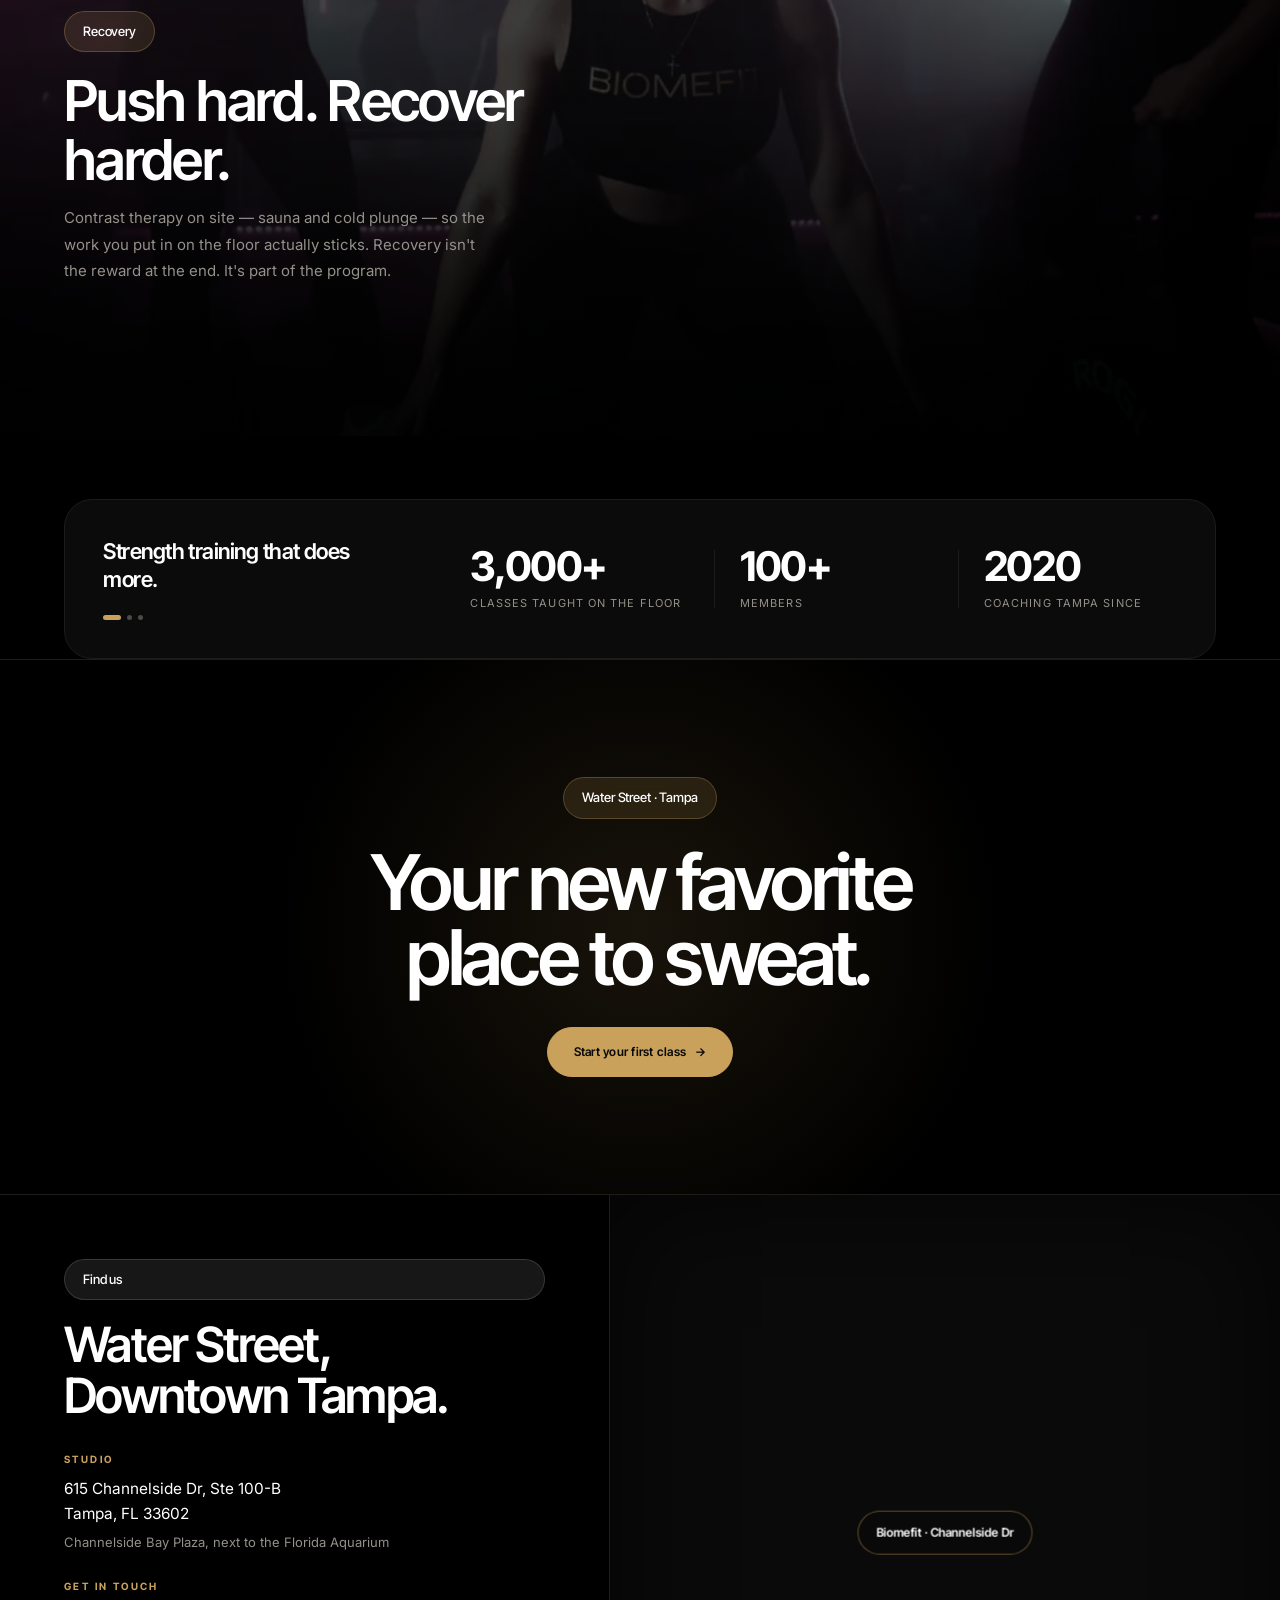
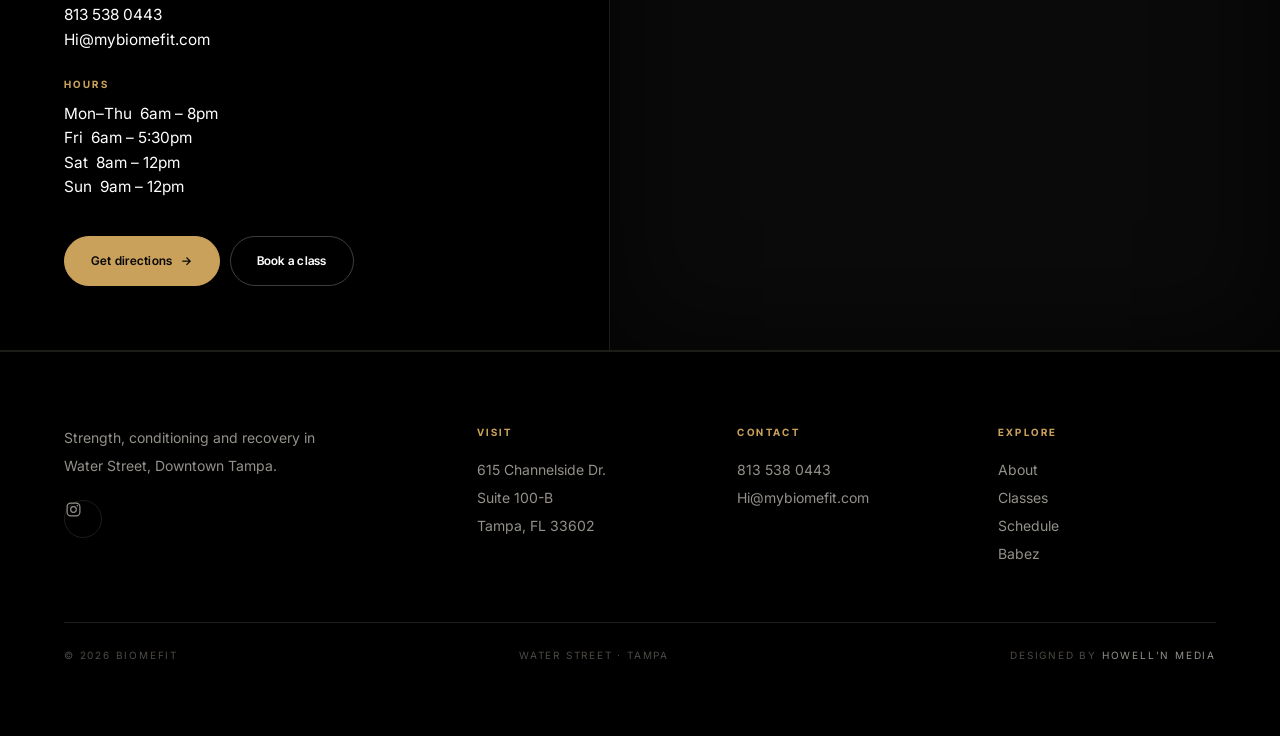
==== commit 5287de52: "Instagram in the footer A single circular Instagram link in the footer brand block on every page. Ba" ====
--- a/index.html
+++ b/index.html
@@ -273,6 +273,7 @@
     <div class="f-grid">
       <div class="f-col f-brand">
         <p style="max-width:28ch">Strength, conditioning and recovery in Water Street, Downtown Tampa.</p>
+        <div class="f-social"><a href="https://www.instagram.com/biomefittampa/" target="_blank" rel="noopener" aria-label="Biomefit on Instagram"><svg viewBox="0 0 24 24" fill="none" stroke="currentColor" stroke-width="1.7" aria-hidden="true"><rect x="3" y="3" width="18" height="18" rx="5"/><circle cx="12" cy="12" r="4"/><circle cx="17.5" cy="6.5" r="1.1" fill="currentColor" stroke="none"/></svg></a></div>
       </div>
       <div class="f-col">
         <h4>Visit</h4>
--- a/assets/site.css
+++ b/assets/site.css
@@ -345,6 +345,16 @@
 }
 
 /* footer */
+/* footer socials */
+.f-social{display:flex;gap:10px;margin-top:20px}
+.f-social a{
+  width:38px;height:38px;border-radius:999px;border:1px solid var(--line);
+  display:grid;place-items:center;color:var(--ink-dim);
+  transition:color .25s ease,border-color .25s ease,background .25s ease;
+}
+.f-social a:hover{color:var(--ink);border-color:var(--ink)}
+.f-social svg{width:17px;height:17px}
+
 footer{border-top:1px solid var(--line);padding-block:clamp(56px,8vh,96px)}
 .f-grid{display:grid;grid-template-columns:1fr;gap:42px}
 
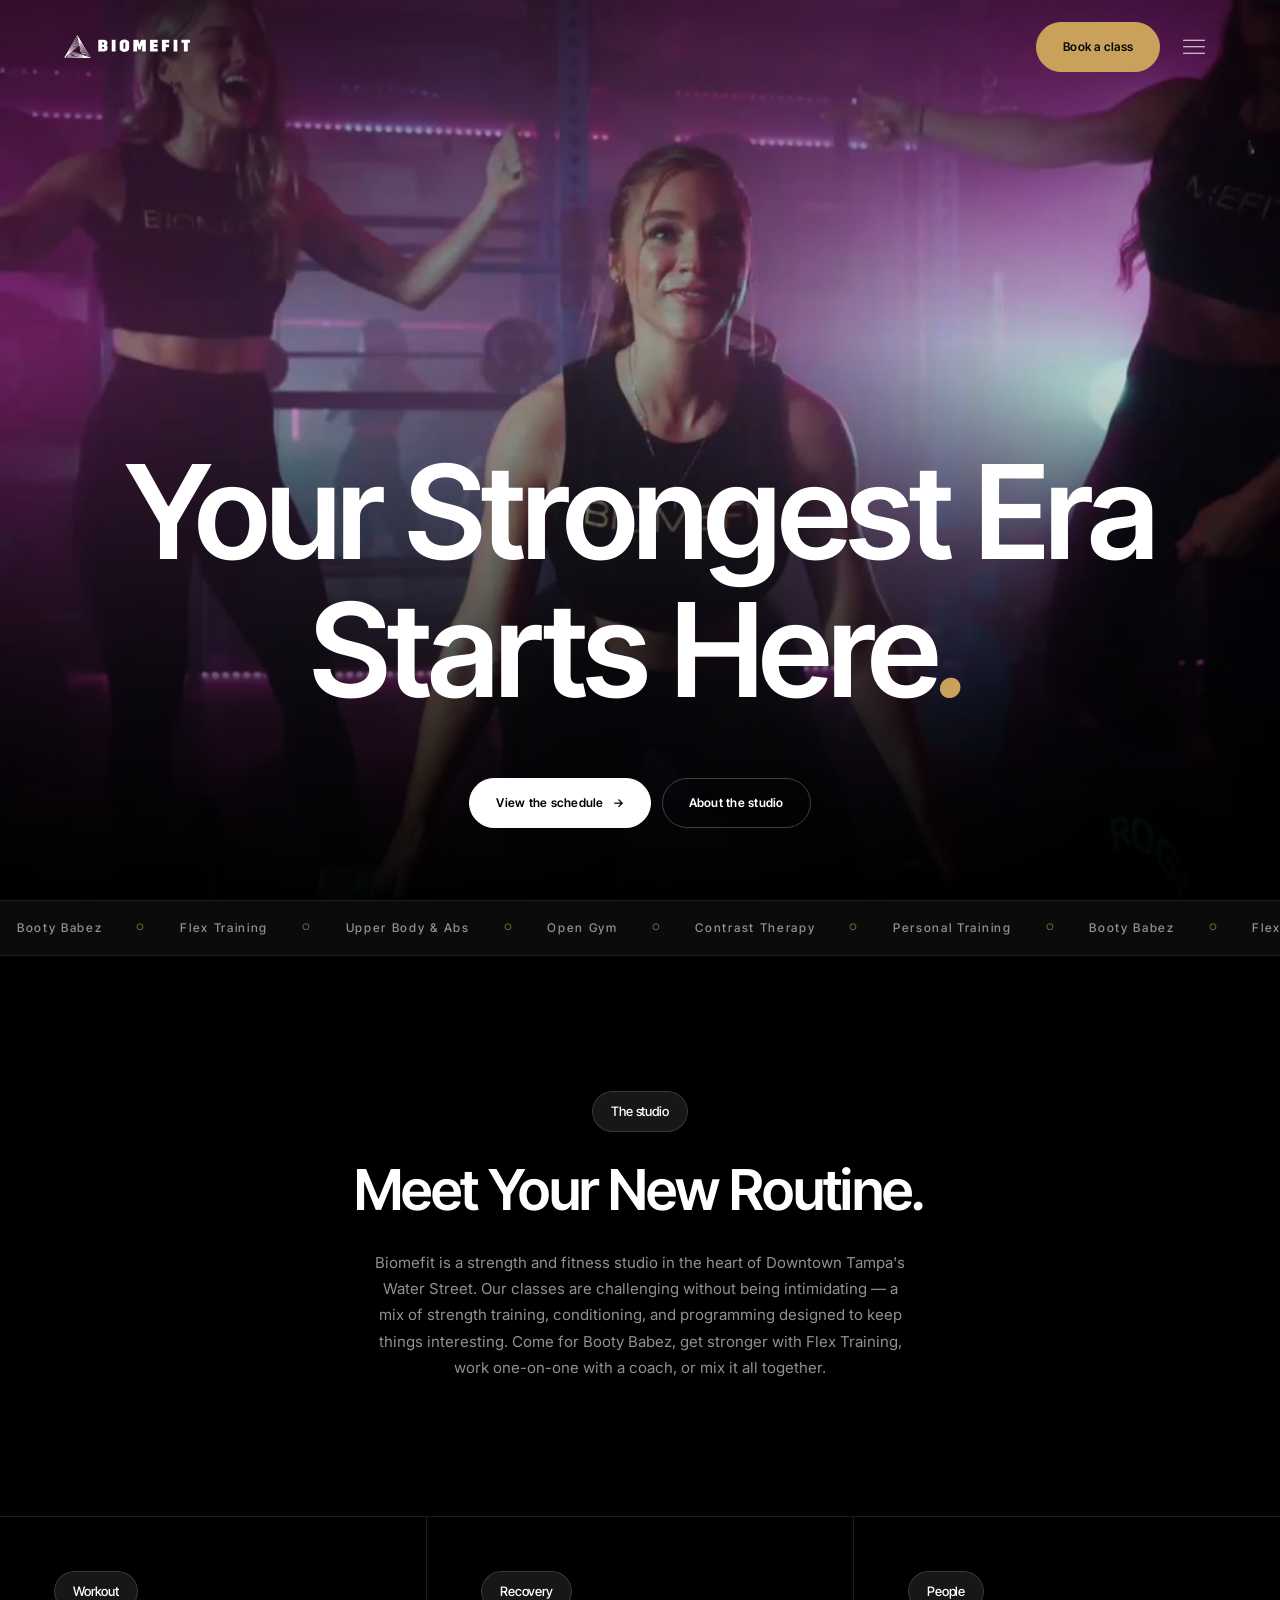
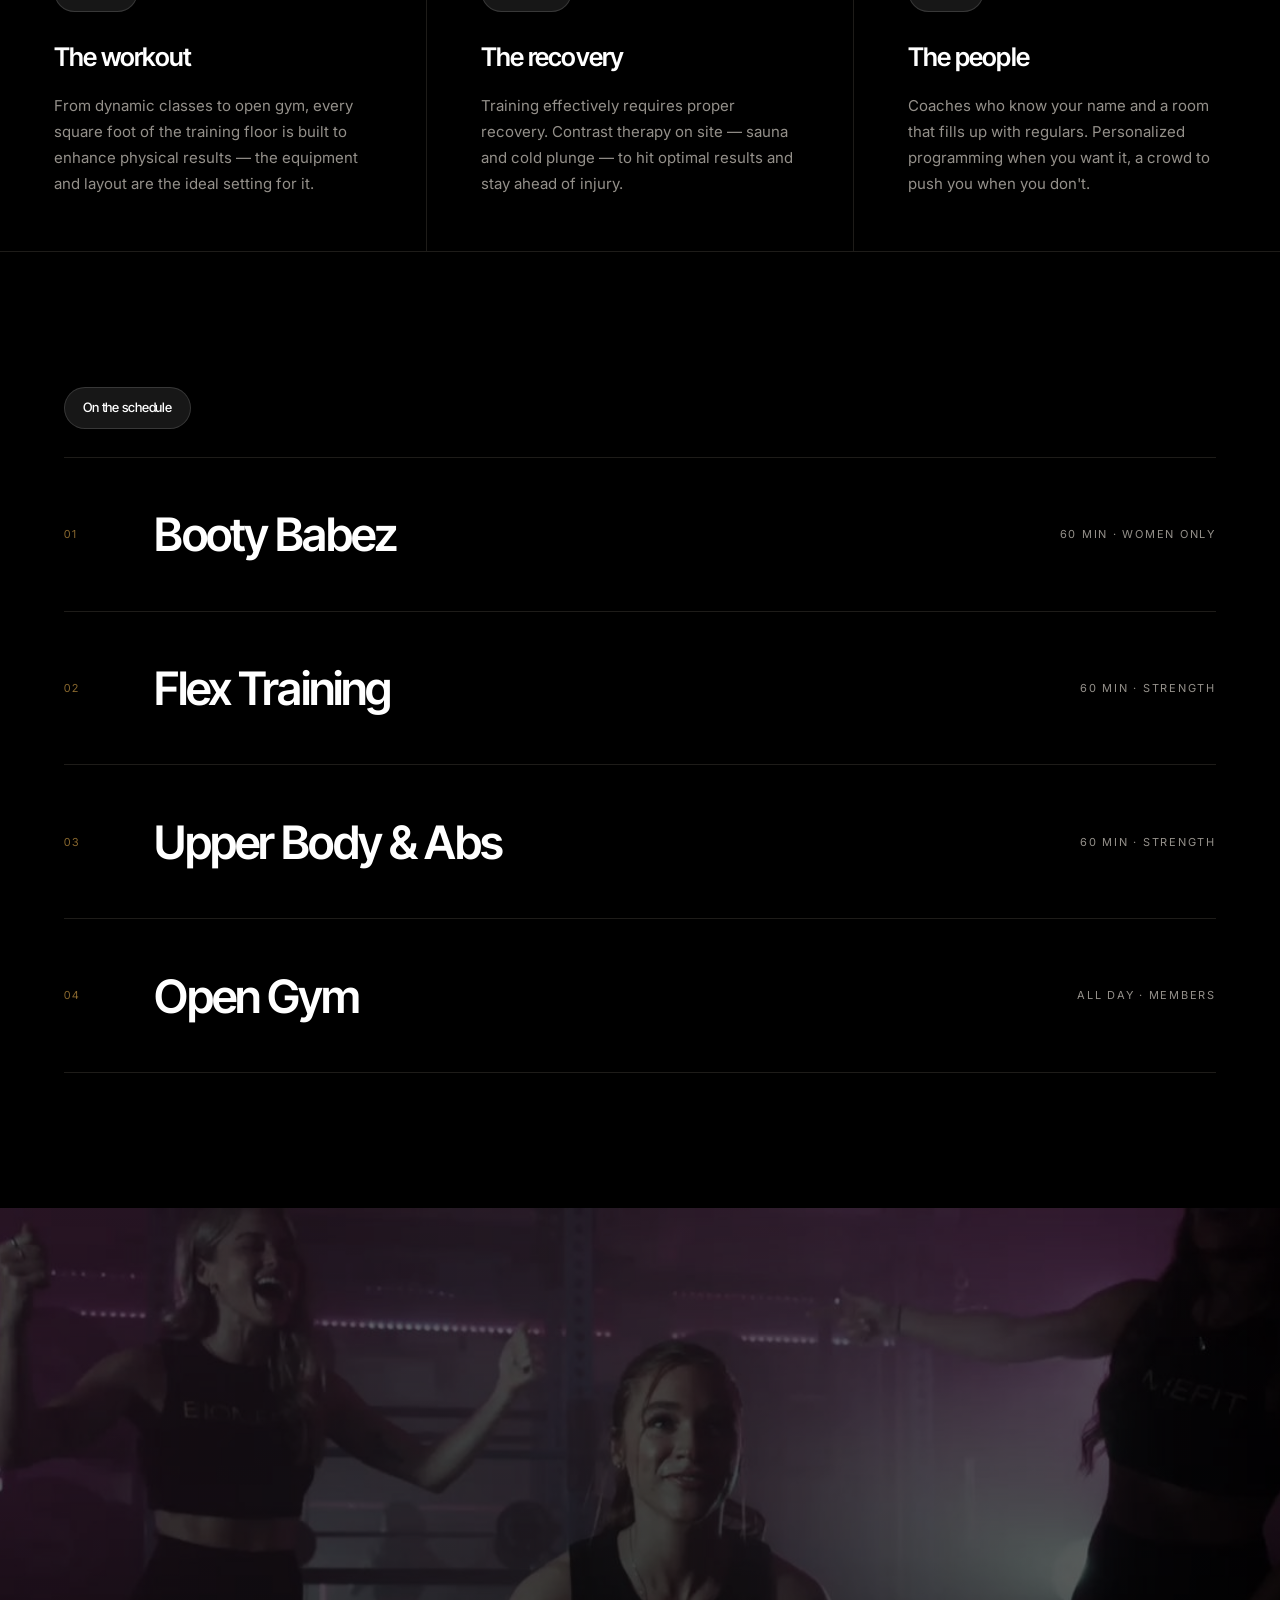
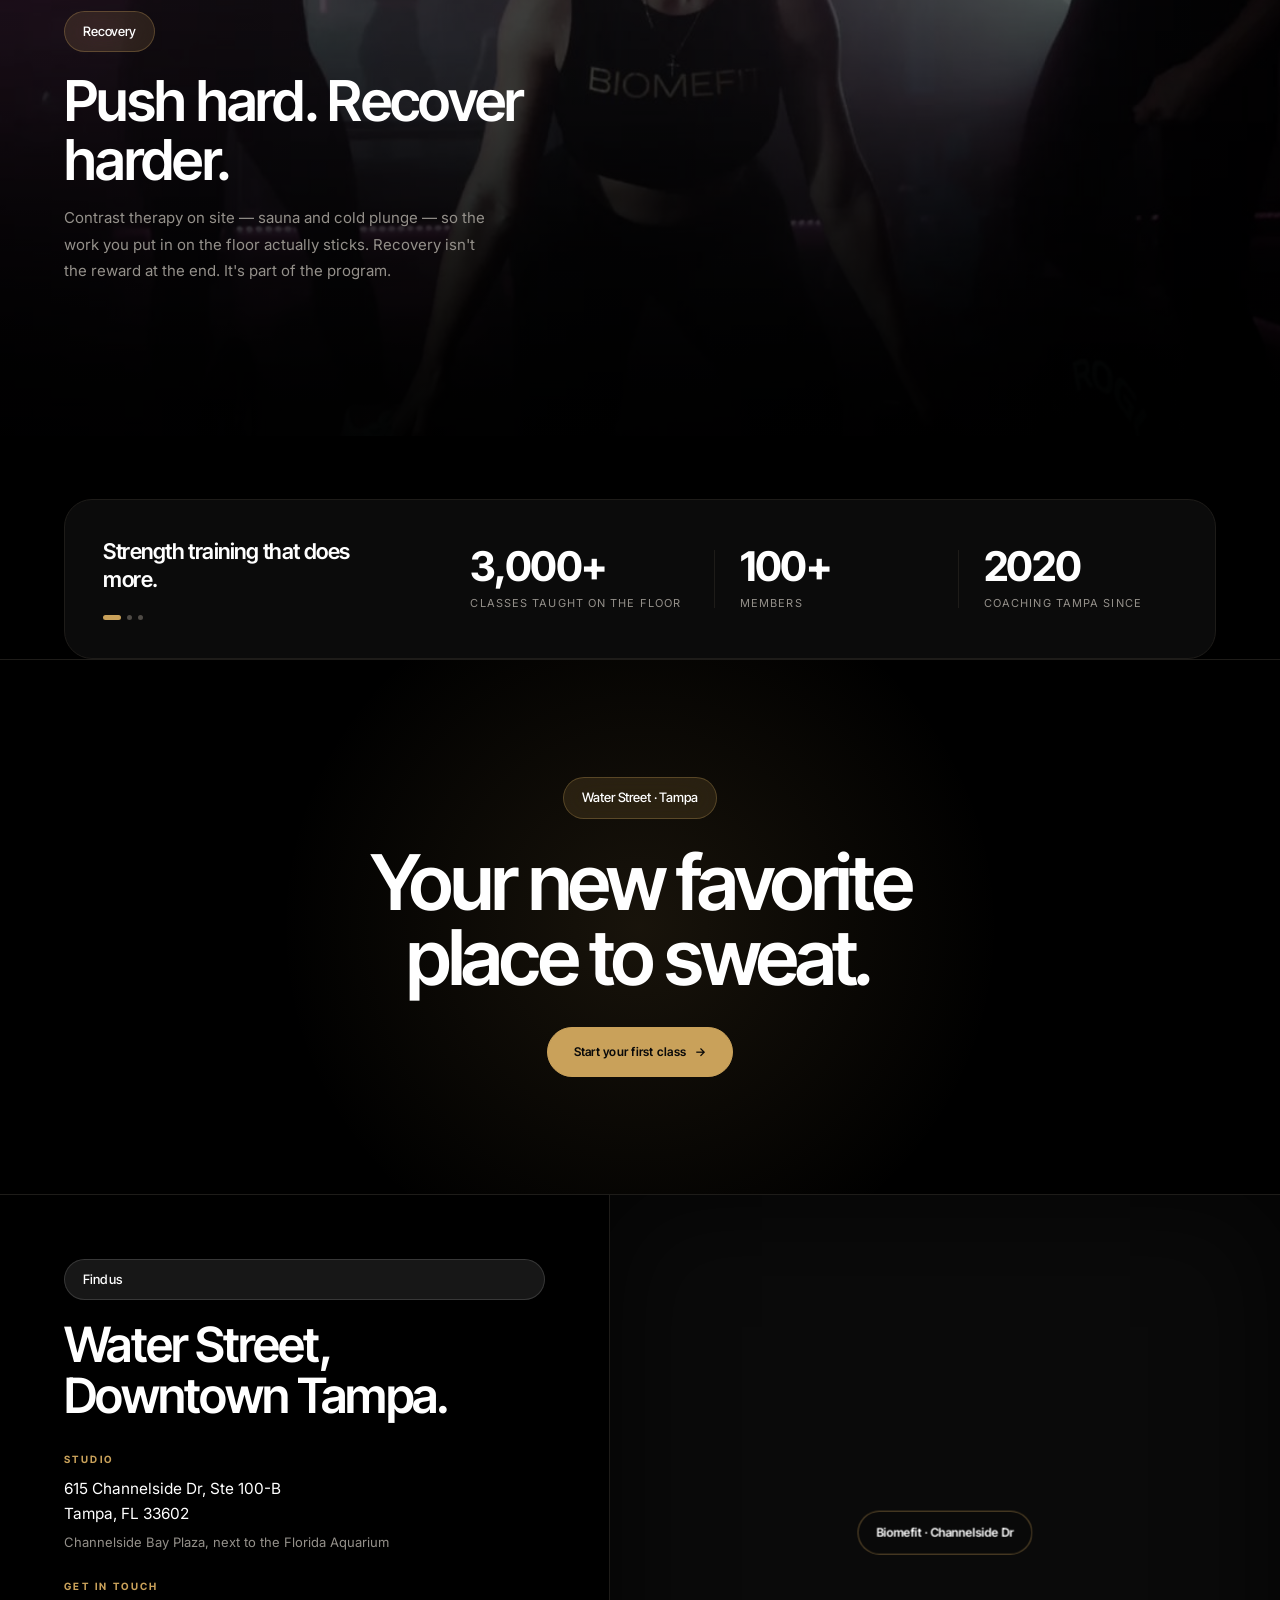
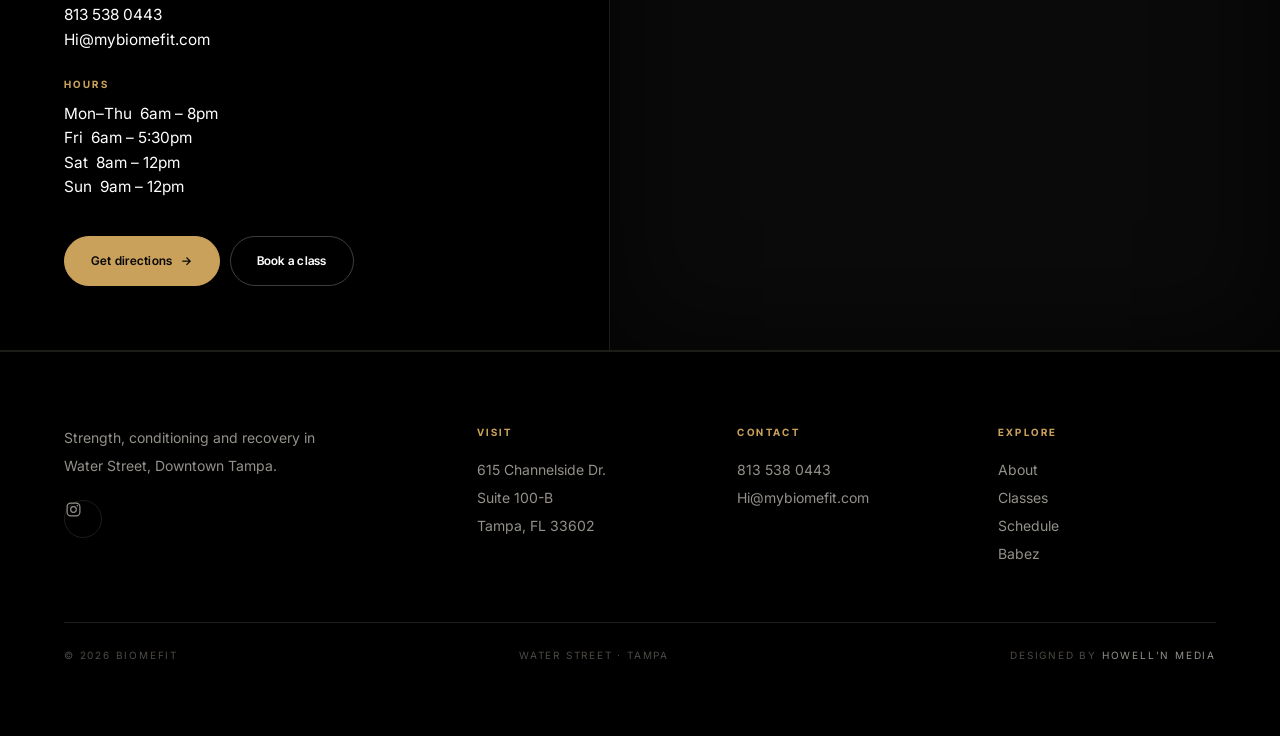
==== commit d4c3b76f: "Clean URLs — drop .html from every link GitHub Pages already serves /schedule, /collab and /babez wi" ====
--- a/index.html
+++ b/index.html
@@ -107,11 +107,11 @@
 </defs></svg>
 
 <nav class="nav" id="nav">
-  <a class="brand" href="index.html" aria-label="Biomefit — home">
+  <a class="brand" href="/" aria-label="Biomefit — home">
     <img src="assets/logo/lockup-h-white.png" alt="Biomefit">
   </a>
   <div class="nav-right">
-    <a class="btn btn--gold" href="schedule.html"><span>Book a class</span></a>
+    <a class="btn btn--gold" href="/schedule"><span>Book a class</span></a>
     <button class="burger" id="burger" aria-label="Open menu" aria-expanded="false" aria-controls="menu">
       <i></i><i></i><i></i>
     </button>
@@ -123,9 +123,9 @@
     <div class="menu-list">
       <a href="#about"><span>01</span>About</a>
       <a href="#classes"><span>02</span>Classes</a>
-      <a href="babez.html"><span>03</span>Babez</a>
-      <a href="schedule.html"><span>04</span>Schedule</a>
-      <a href="collab.html"><span>05</span>Collab</a>
+      <a href="/babez"><span>03</span>Babez</a>
+      <a href="/schedule"><span>04</span>Schedule</a>
+      <a href="/collab"><span>05</span>Collab</a>
       <a href="#contact"><span>06</span>Contact</a>
     </div>
     <div class="menu-foot">
@@ -144,7 +144,7 @@
       <span class="ln"><span>Starts Here<em class="gold">.</em></span></span>
     </h1>
     <div class="hero-cta">
-      <a class="btn btn--light" href="schedule.html"><span>View the schedule</span><span class="ar">→</span></a>
+      <a class="btn btn--light" href="/schedule"><span>View the schedule</span><span class="ar">→</span></a>
       <a class="btn" href="#about"><span>About the studio</span></a>
     </div>
   </div>
@@ -191,10 +191,10 @@
   <div class="wrap">
     <div class="rv" style="margin-bottom:28px"><span class="badge">On the schedule</span></div>
     <div class="class-list">
-      <a class="class-row rv" href="babez.html"><span class="n">01</span><h3>Booty Babez</h3><span class="meta">60 min · women only</span></a>
-      <a class="class-row rv" href="schedule.html"><span class="n">02</span><h3>Flex Training</h3><span class="meta">60 min · strength</span></a>
-      <a class="class-row rv" href="schedule.html"><span class="n">03</span><h3>Upper Body &amp; Abs</h3><span class="meta">60 min · strength</span></a>
-      <a class="class-row rv" href="schedule.html"><span class="n">04</span><h3>Open Gym</h3><span class="meta">all day · members</span></a>
+      <a class="class-row rv" href="/babez"><span class="n">01</span><h3>Booty Babez</h3><span class="meta">60 min · women only</span></a>
+      <a class="class-row rv" href="/schedule"><span class="n">02</span><h3>Flex Training</h3><span class="meta">60 min · strength</span></a>
+      <a class="class-row rv" href="/schedule"><span class="n">03</span><h3>Upper Body &amp; Abs</h3><span class="meta">60 min · strength</span></a>
+      <a class="class-row rv" href="/schedule"><span class="n">04</span><h3>Open Gym</h3><span class="meta">all day · members</span></a>
     </div>
   </div>
 </section>
@@ -255,7 +255,7 @@
     </div>
     <div class="c-cta rv">
       <a class="btn btn--gold" href="https://www.google.com/maps/dir/?api=1&amp;destination=BIOMEFIT%2C%20615%20Channelside%20Dr%20Ste%20100-B%2C%20Tampa%2C%20FL%2033602" target="_blank" rel="noopener"><span>Get directions</span><span class="ar">→</span></a>
-      <a class="btn" href="schedule.html"><span>Book a class</span></a>
+      <a class="btn" href="/schedule"><span>Book a class</span></a>
     </div>
   </div>
   <div class="map">
@@ -288,8 +288,8 @@
         <h4>Explore</h4>
         <a href="#about">About</a>
         <a href="#classes">Classes</a>
-        <a href="schedule.html">Schedule</a>
-      <a href="babez.html">Babez</a></div>
+        <a href="/schedule">Schedule</a>
+      <a href="/babez">Babez</a></div>
     </div>
     <div class="f-base"><span>© 2026 Biomefit</span><span>Water Street · Tampa</span><span>Designed by <a href="https://www.howellnmedia.com/" target="_blank" rel="noopener">Howell&rsquo;n Media</a></span></div>
   </div>
--- a/assets/site.css
+++ b/assets/site.css
@@ -176,8 +176,8 @@
 .menu-list a span{font-size:11px;font-weight:500;letter-spacing:.2em;color:var(--gold-deep);text-transform:uppercase}
 .menu-list a:hover{color:var(--gold)}
 /* Babez is its own brand — its menu item hovers pink, everywhere */
-.menu-list a[href="babez.html"]:hover{color:var(--babez)}
-.menu-list a[href="babez.html"]:hover span{color:var(--babez)}
+.menu-list a[href="/babez"]:hover{color:var(--babez)}
+.menu-list a[href="/babez"]:hover span{color:var(--babez)}
 .menu-foot{
   display:flex;justify-content:space-between;gap:24px;flex-wrap:wrap;
   margin-top:auto;padding-top:40px;border-top:1px solid var(--line);
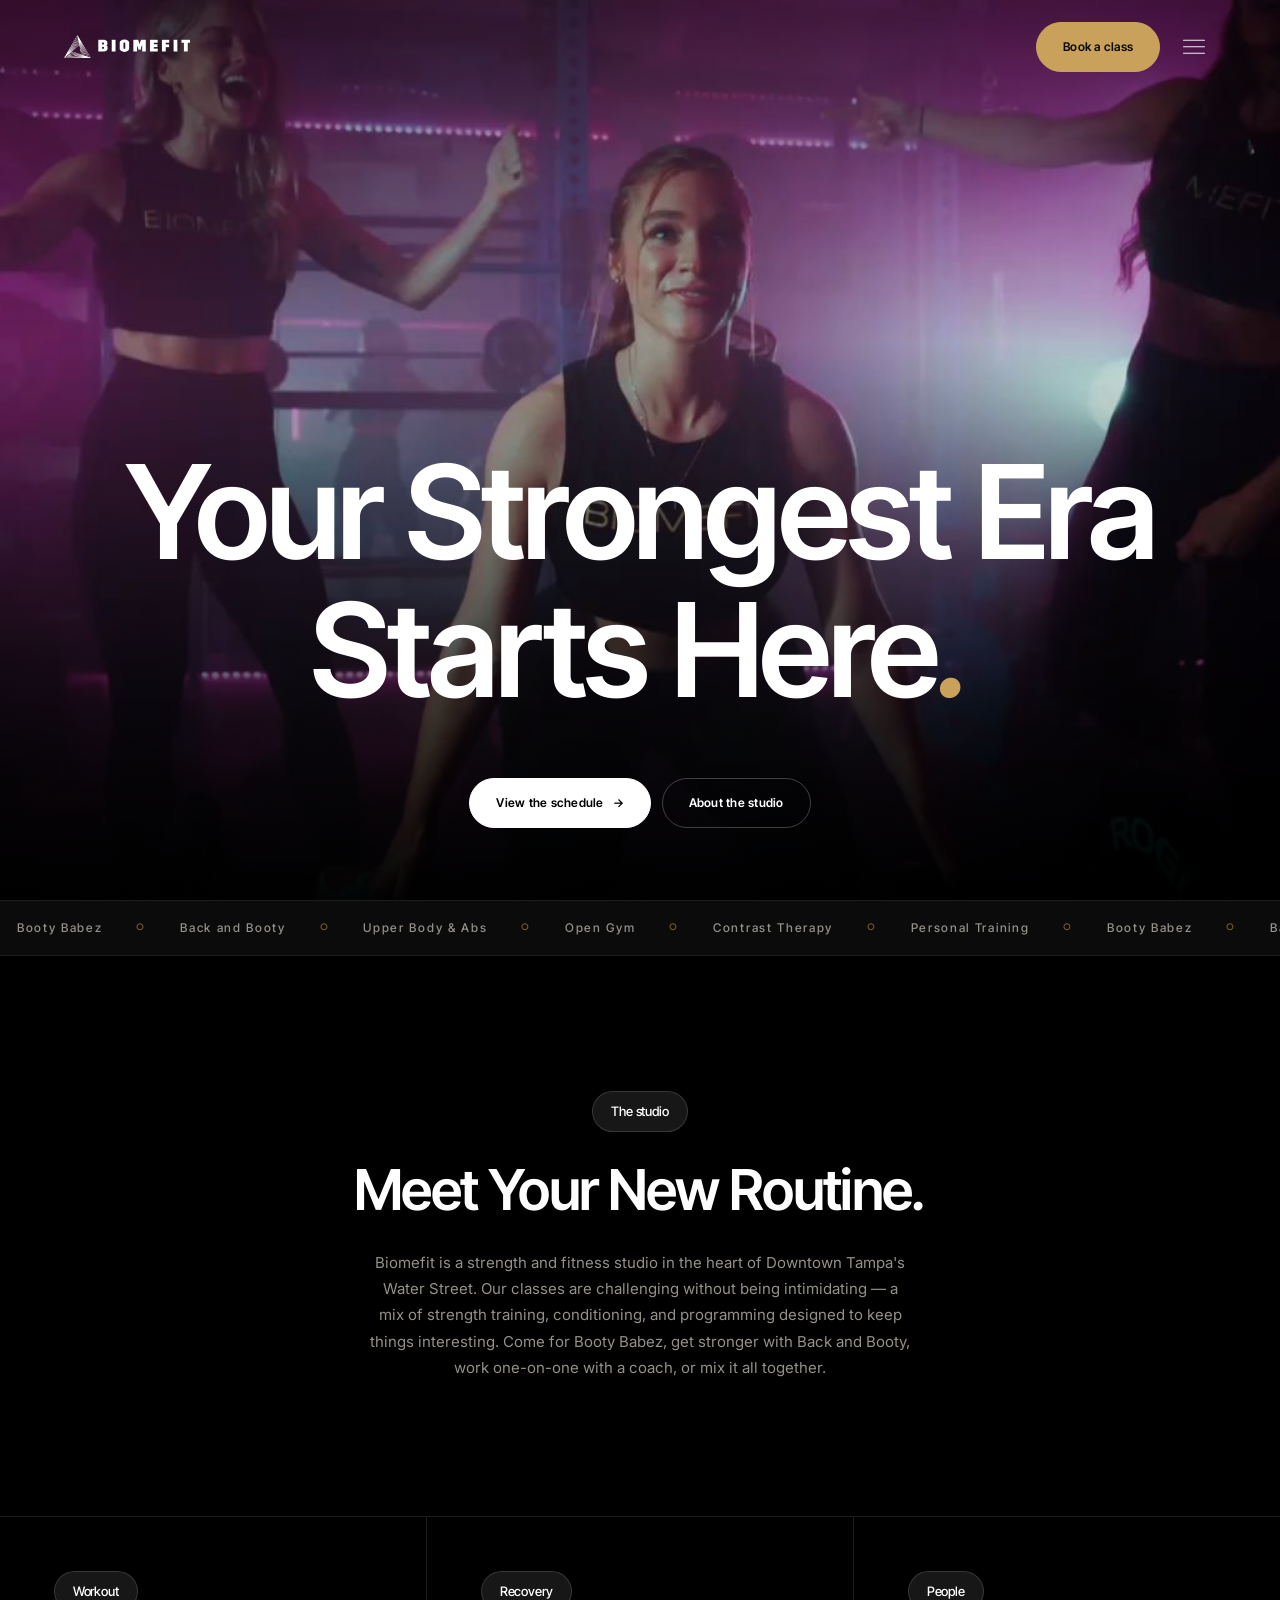
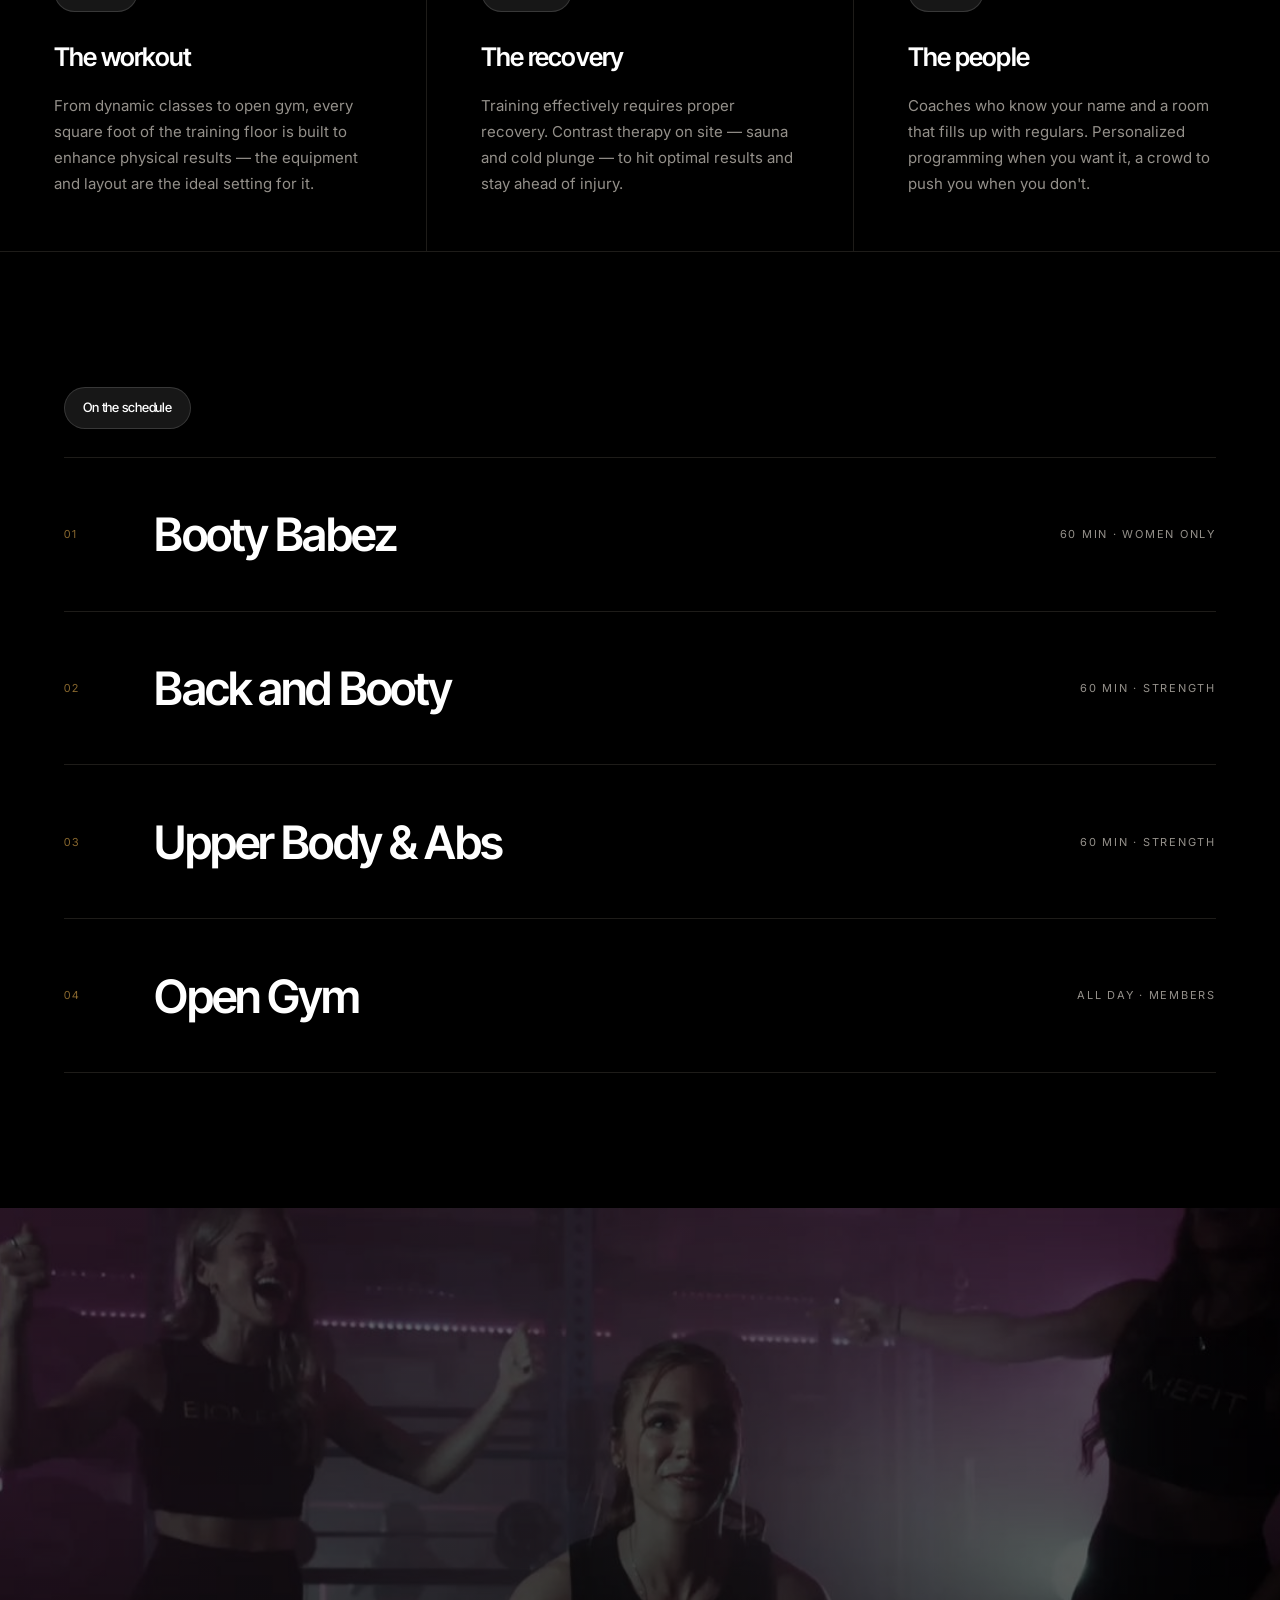
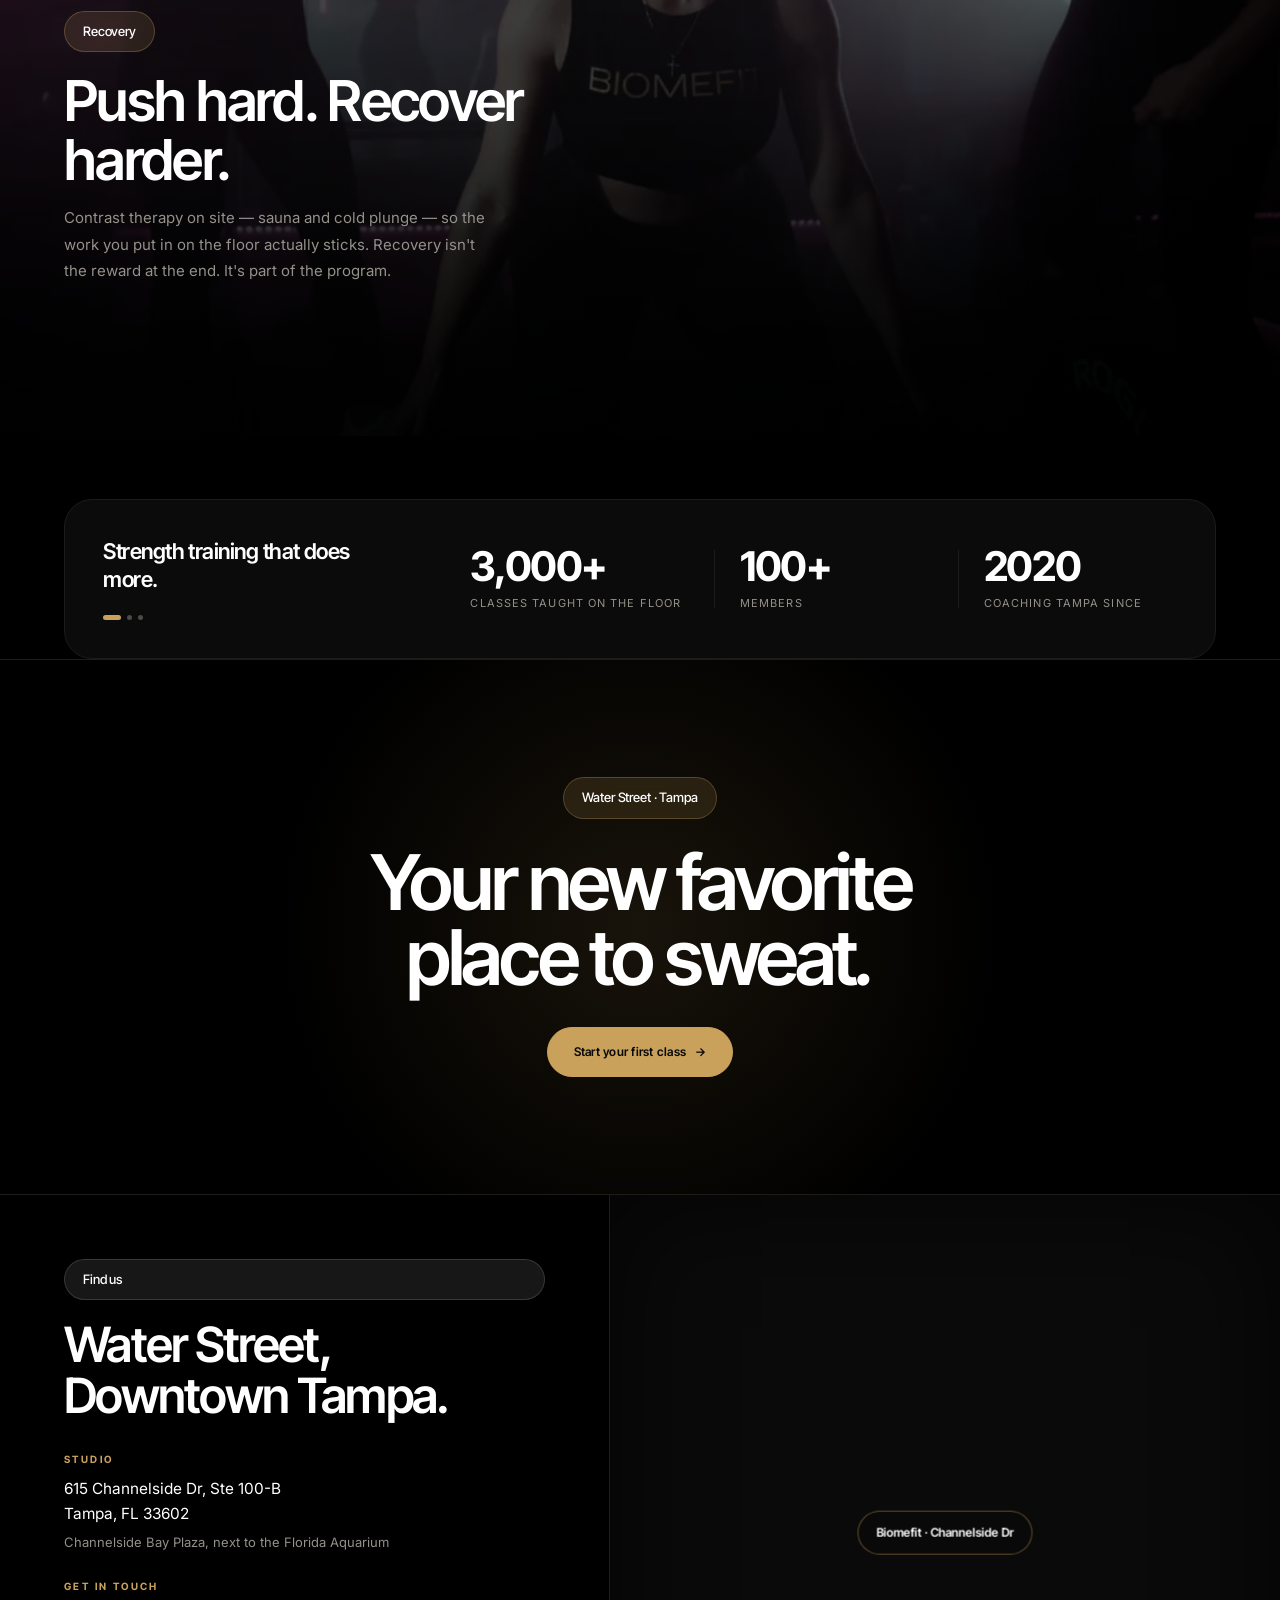
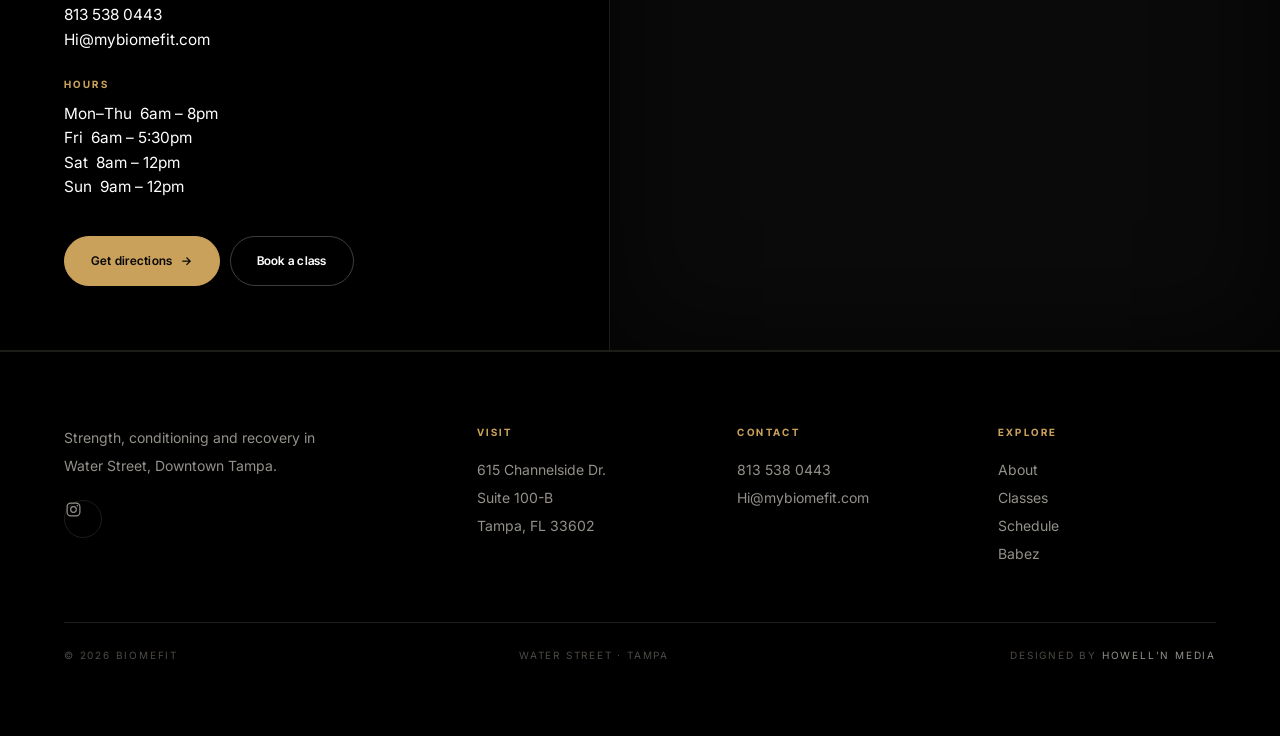
==== commit e603282d: "Rename Flex Training to Back and Booty on the homepage All five places it appeared: the class list, " ====
--- a/index.html
+++ b/index.html
@@ -86,7 +86,7 @@
   ],
   "makesOffer": [
     { "@type": "Offer", "itemOffered": { "@type": "Service", "name": "Booty Babez", "description": "Women-only glute-focused strength classes." } },
-    { "@type": "Offer", "itemOffered": { "@type": "Service", "name": "Flex Training", "description": "Strength and conditioning group classes." } },
+    { "@type": "Offer", "itemOffered": { "@type": "Service", "name": "Back and Booty", "description": "Strength and conditioning group classes." } },
     { "@type": "Offer", "itemOffered": { "@type": "Service", "name": "Personal Training", "description": "One-to-one coaching." } },
     { "@type": "Offer", "itemOffered": { "@type": "Service", "name": "Contrast Therapy", "description": "Sauna and cold plunge recovery." } }
   ]
@@ -153,8 +153,8 @@
 <!-- ===== MARQUEE ===== -->
 <div class="marquee" aria-hidden="true">
   <div class="marquee-track">
-    <span>Booty Babez</span><span>Flex Training</span><span>Upper Body &amp; Abs</span><span>Open Gym</span><span>Contrast Therapy</span><span>Personal Training</span>
-    <span>Booty Babez</span><span>Flex Training</span><span>Upper Body &amp; Abs</span><span>Open Gym</span><span>Contrast Therapy</span><span>Personal Training</span>
+    <span>Booty Babez</span><span>Back and Booty</span><span>Upper Body &amp; Abs</span><span>Open Gym</span><span>Contrast Therapy</span><span>Personal Training</span>
+    <span>Booty Babez</span><span>Back and Booty</span><span>Upper Body &amp; Abs</span><span>Open Gym</span><span>Contrast Therapy</span><span>Personal Training</span>
   </div>
 </div>
 
@@ -163,7 +163,7 @@
   <div class="wrap narrow">
     <div class="rv" style="margin-bottom:28px"><span class="badge">The studio</span></div>
     <h2 class="display rv">Meet Your New Routine<em class="gold">.</em></h2>
-    <p class="lede rv">Biomefit is a strength and fitness studio in the heart of Downtown Tampa's Water Street. Our classes are challenging without being intimidating — a mix of strength training, conditioning, and programming designed to keep things interesting. Come for Booty Babez, get stronger with Flex Training, work one-on-one with a coach, or mix it all together.</p>
+    <p class="lede rv">Biomefit is a strength and fitness studio in the heart of Downtown Tampa's Water Street. Our classes are challenging without being intimidating — a mix of strength training, conditioning, and programming designed to keep things interesting. Come for Booty Babez, get stronger with Back and Booty, work one-on-one with a coach, or mix it all together.</p>
   </div>
 </section>
 
@@ -192,7 +192,7 @@
     <div class="rv" style="margin-bottom:28px"><span class="badge">On the schedule</span></div>
     <div class="class-list">
       <a class="class-row rv" href="/babez"><span class="n">01</span><h3>Booty Babez</h3><span class="meta">60 min · women only</span></a>
-      <a class="class-row rv" href="/schedule"><span class="n">02</span><h3>Flex Training</h3><span class="meta">60 min · strength</span></a>
+      <a class="class-row rv" href="/schedule"><span class="n">02</span><h3>Back and Booty</h3><span class="meta">60 min · strength</span></a>
       <a class="class-row rv" href="/schedule"><span class="n">03</span><h3>Upper Body &amp; Abs</h3><span class="meta">60 min · strength</span></a>
       <a class="class-row rv" href="/schedule"><span class="n">04</span><h3>Open Gym</h3><span class="meta">all day · members</span></a>
     </div>
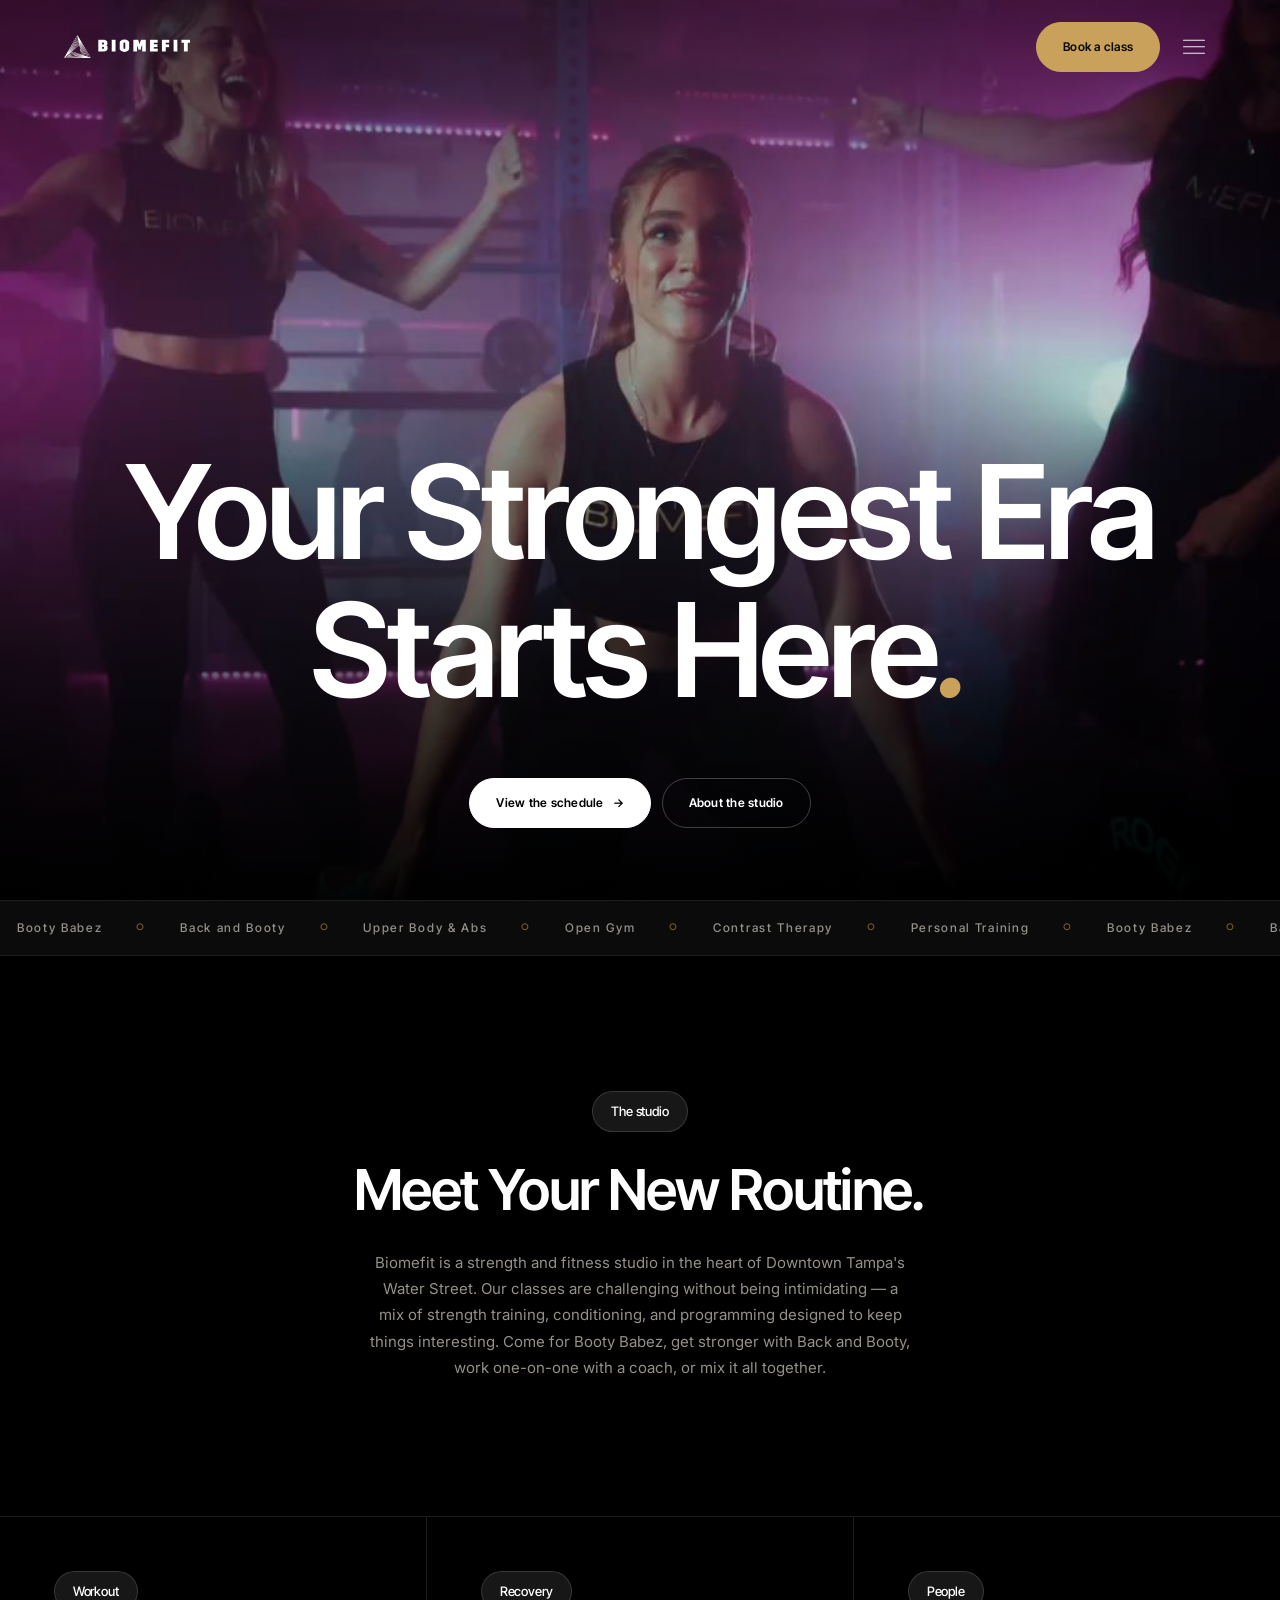
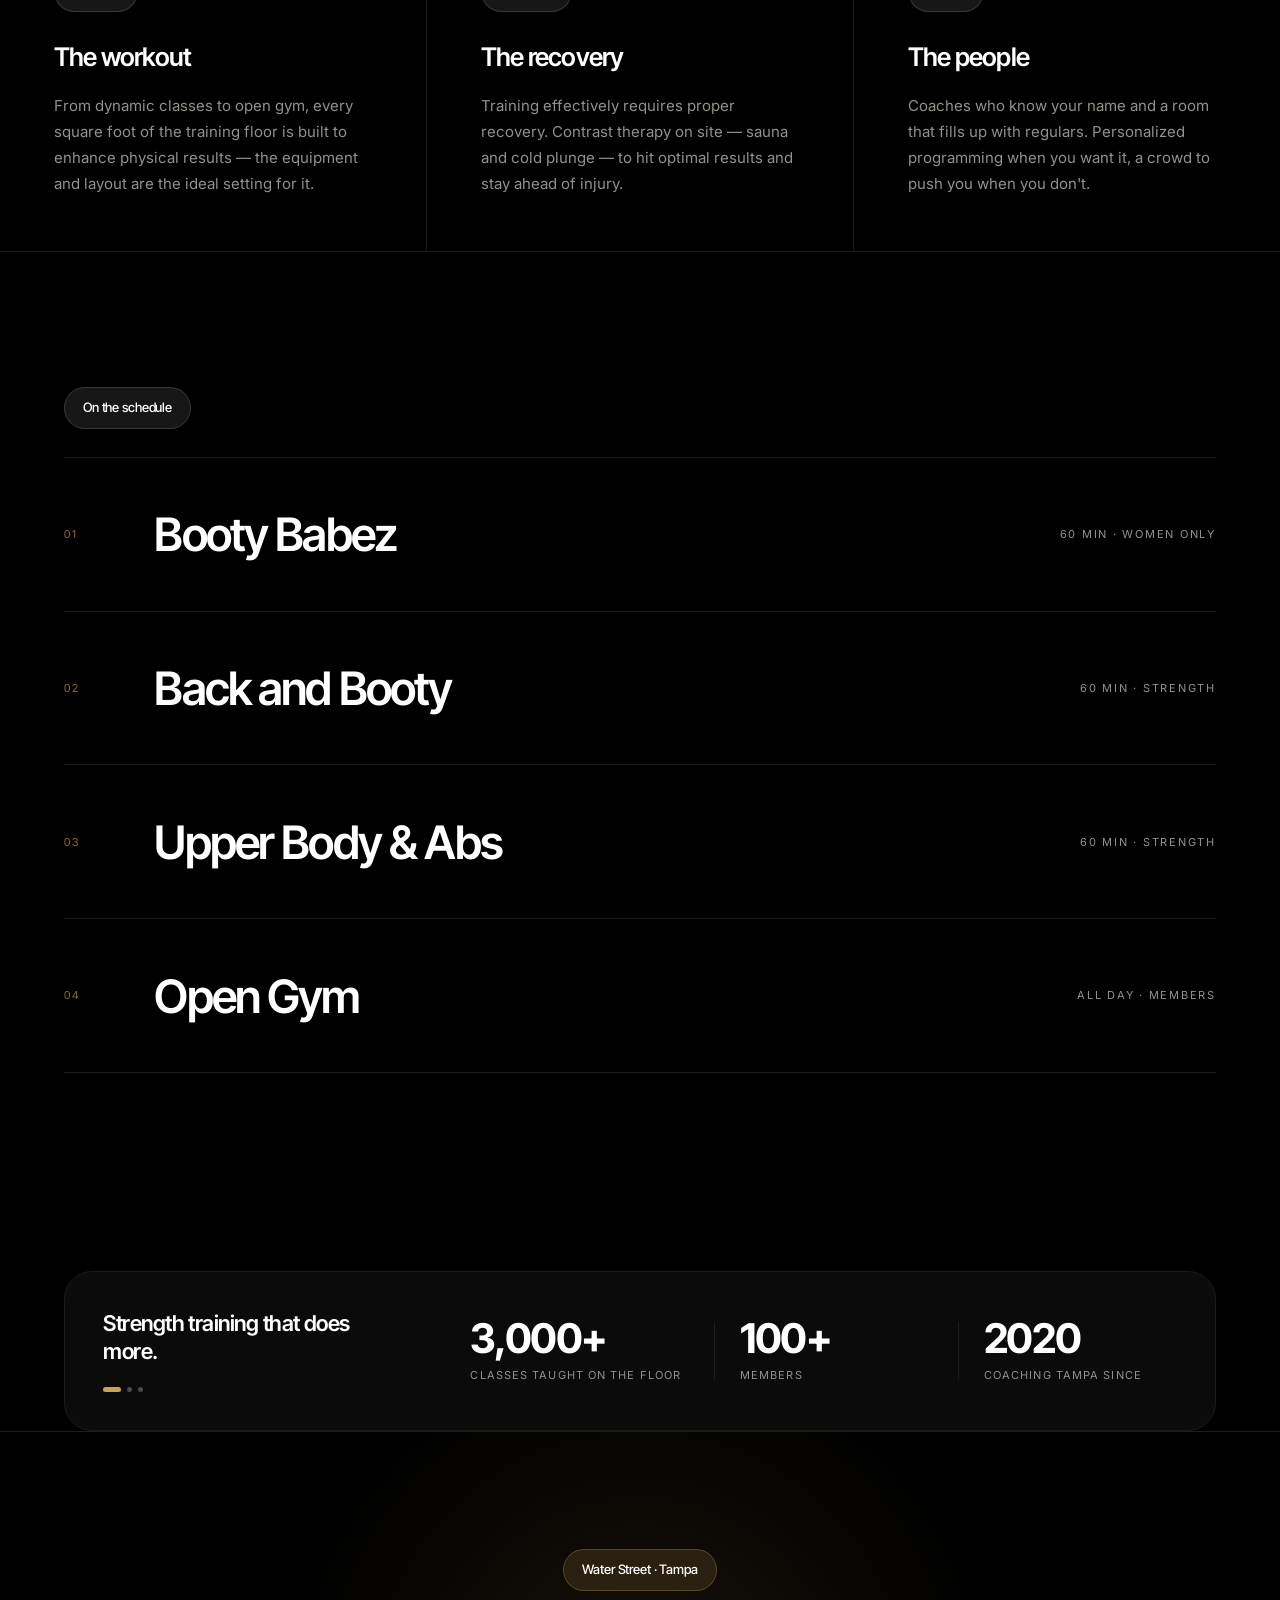
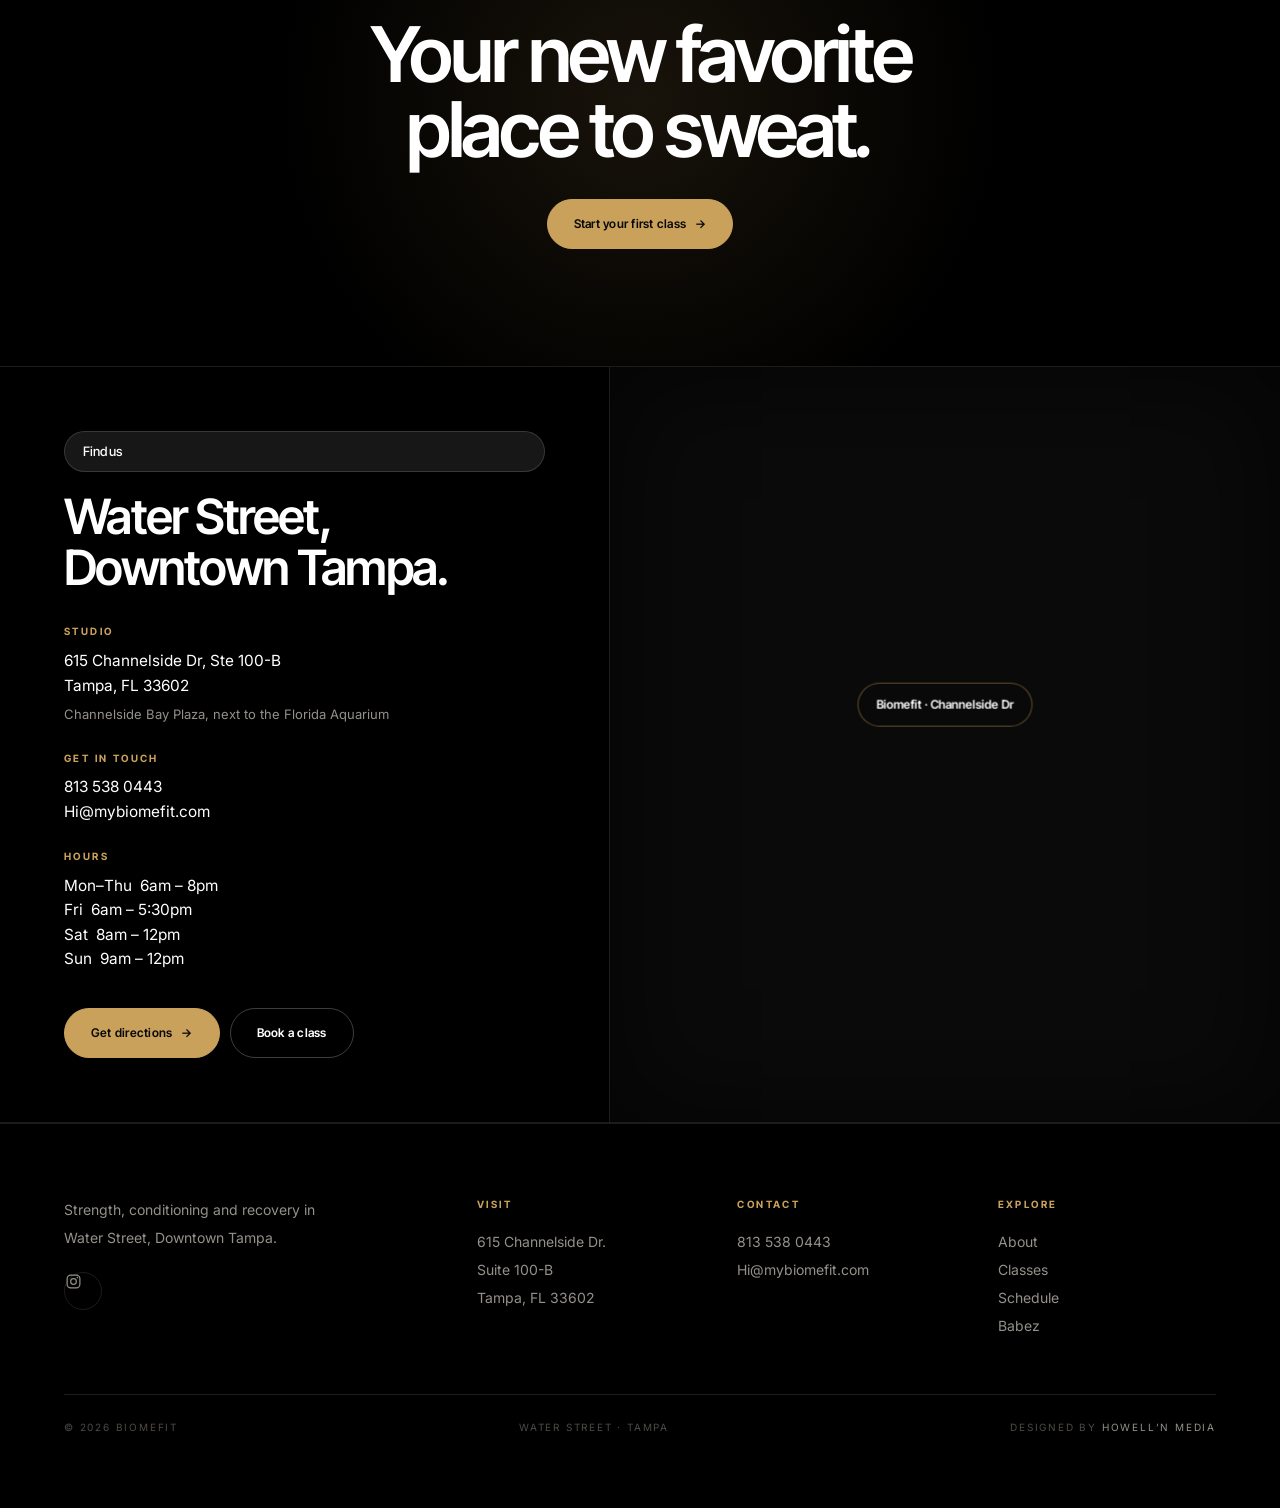
==== commit d6ceb719: "Remove the recovery section from the homepage Drops the full-bleed 'Push hard. Recover harder.' bloc" ====
--- a/index.html
+++ b/index.html
@@ -199,17 +199,6 @@
   </div>
 </section>
 
-<!-- ===== OVERLAY (text straight on footage) ===== -->
-<section class="overlay">
-  <video poster="assets/video/hero-poster.jpg" src="assets/video/hero-web-720.mp4" autoplay muted loop playsinline></video>
-  <div class="wrap">
-    <span class="badge badge--gold rv">Recovery</span>
-    <h2 class="rv">Push hard. Recover harder.</h2>
-    <p class="lede rv">Contrast therapy on site — sauna and cold plunge — so the work you put in on the floor actually sticks. Recovery isn't the reward at the end. It's part of the program.</p>
-    <div class="rv" style="margin-top:30px"><a class="btn" href="#contact"><span>Book a class</span><span class="ar">→</span></a></div>
-  </div>
-</section>
-
 <!-- ===== STAT TICKER ===== -->
 <section style="padding-block:clamp(40px,7vh,90px) 0">
   <div class="wrap">
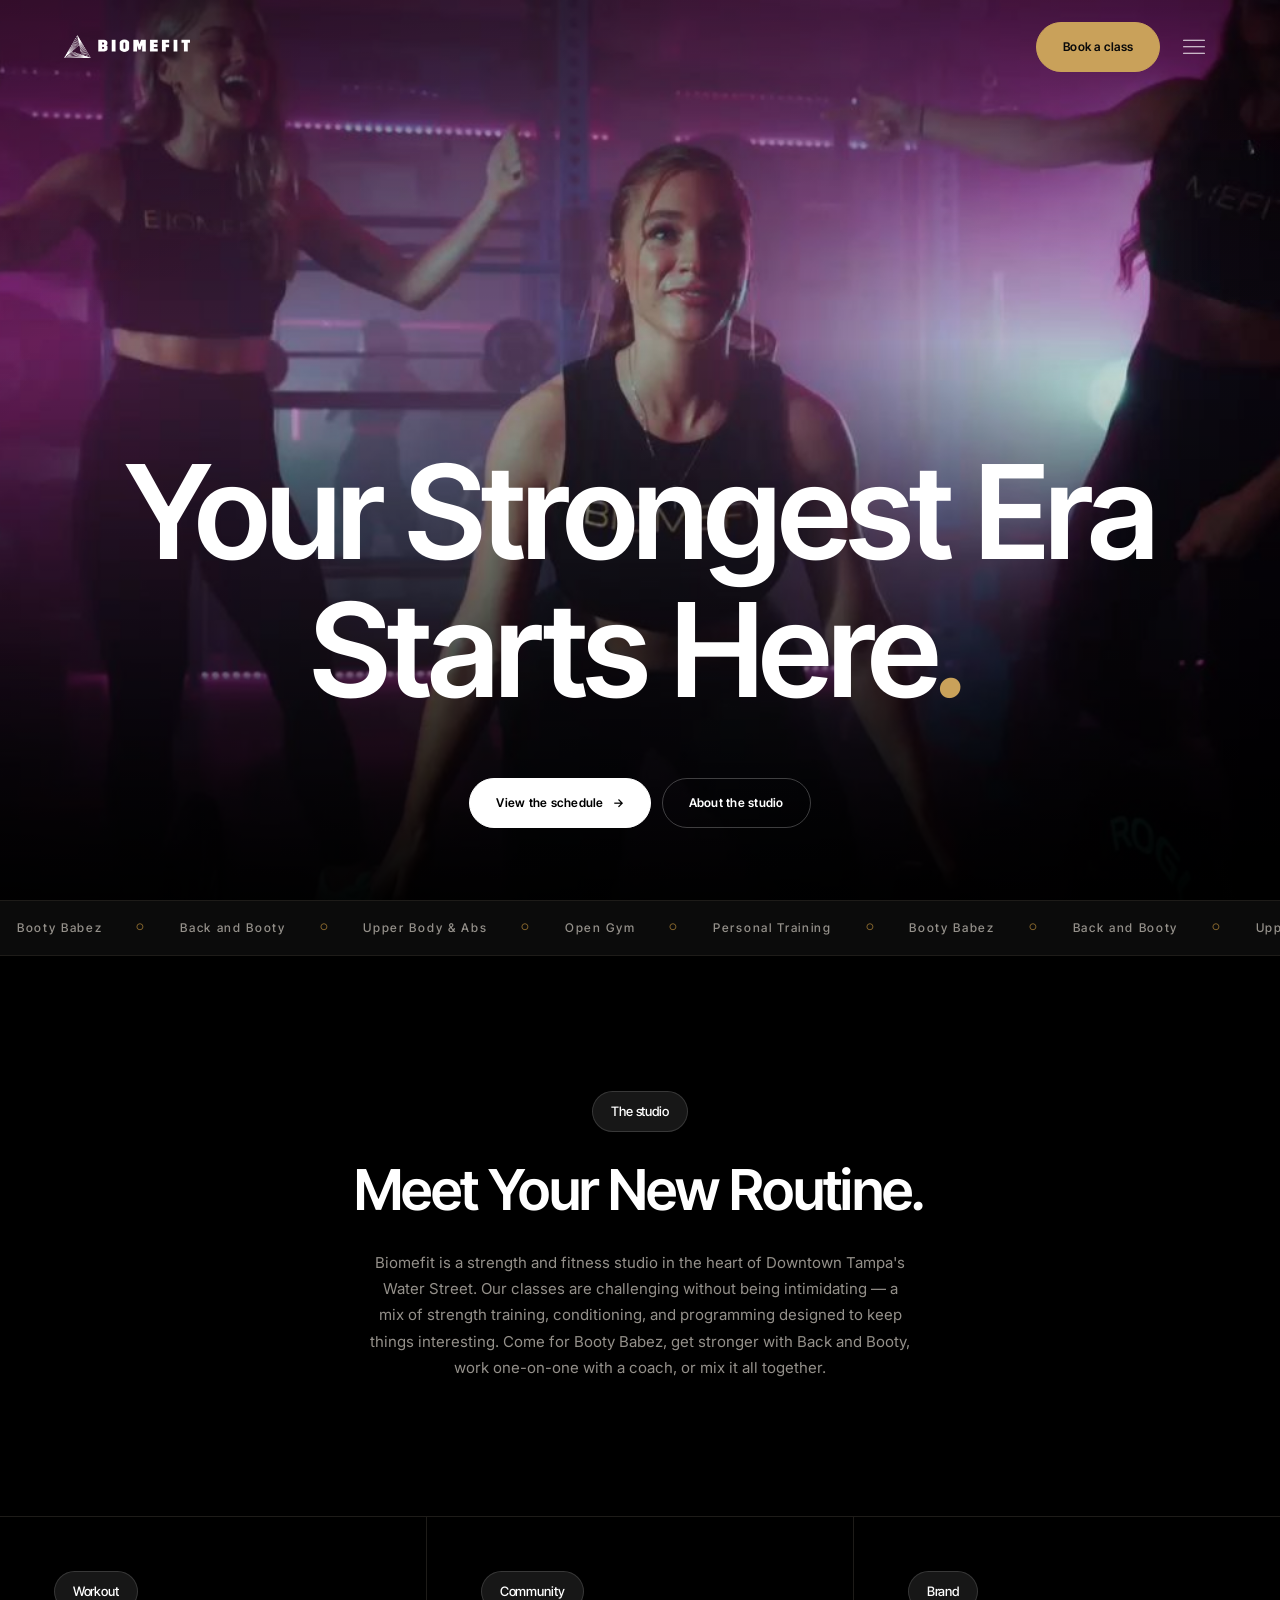
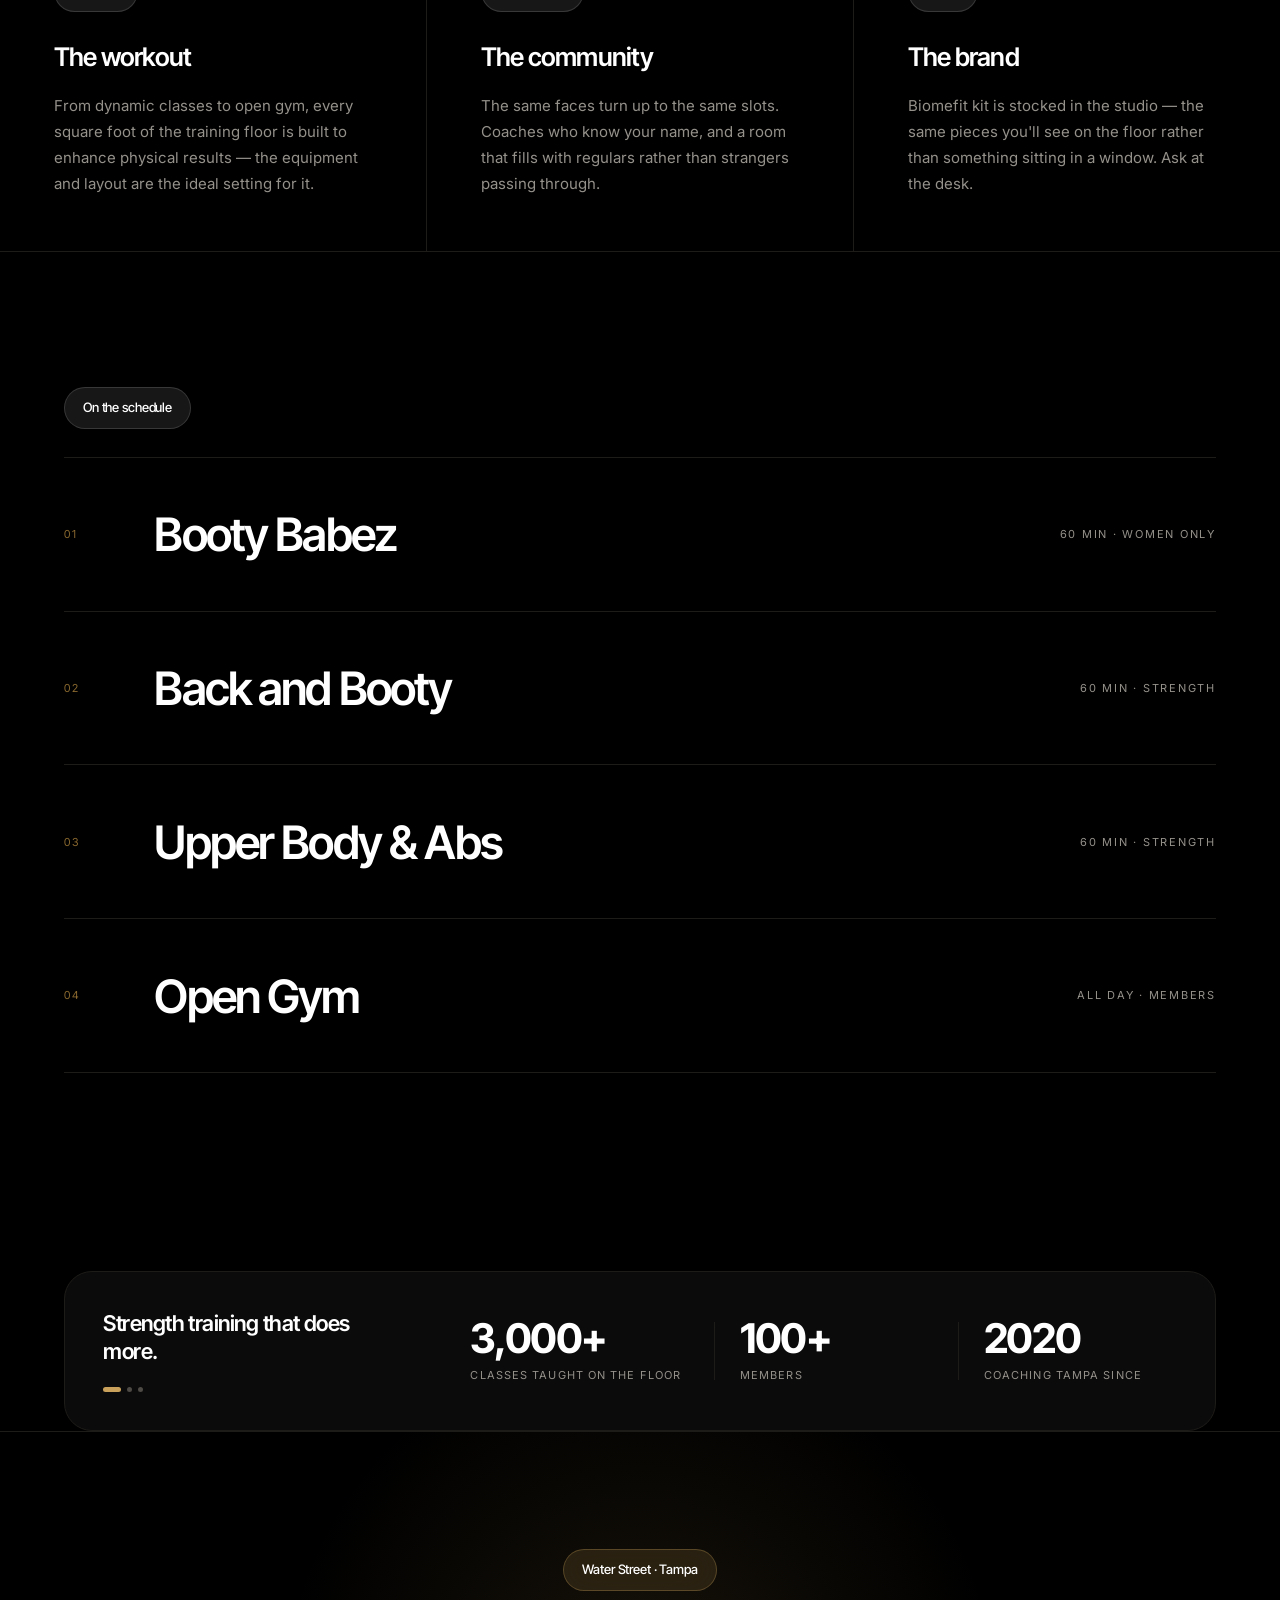
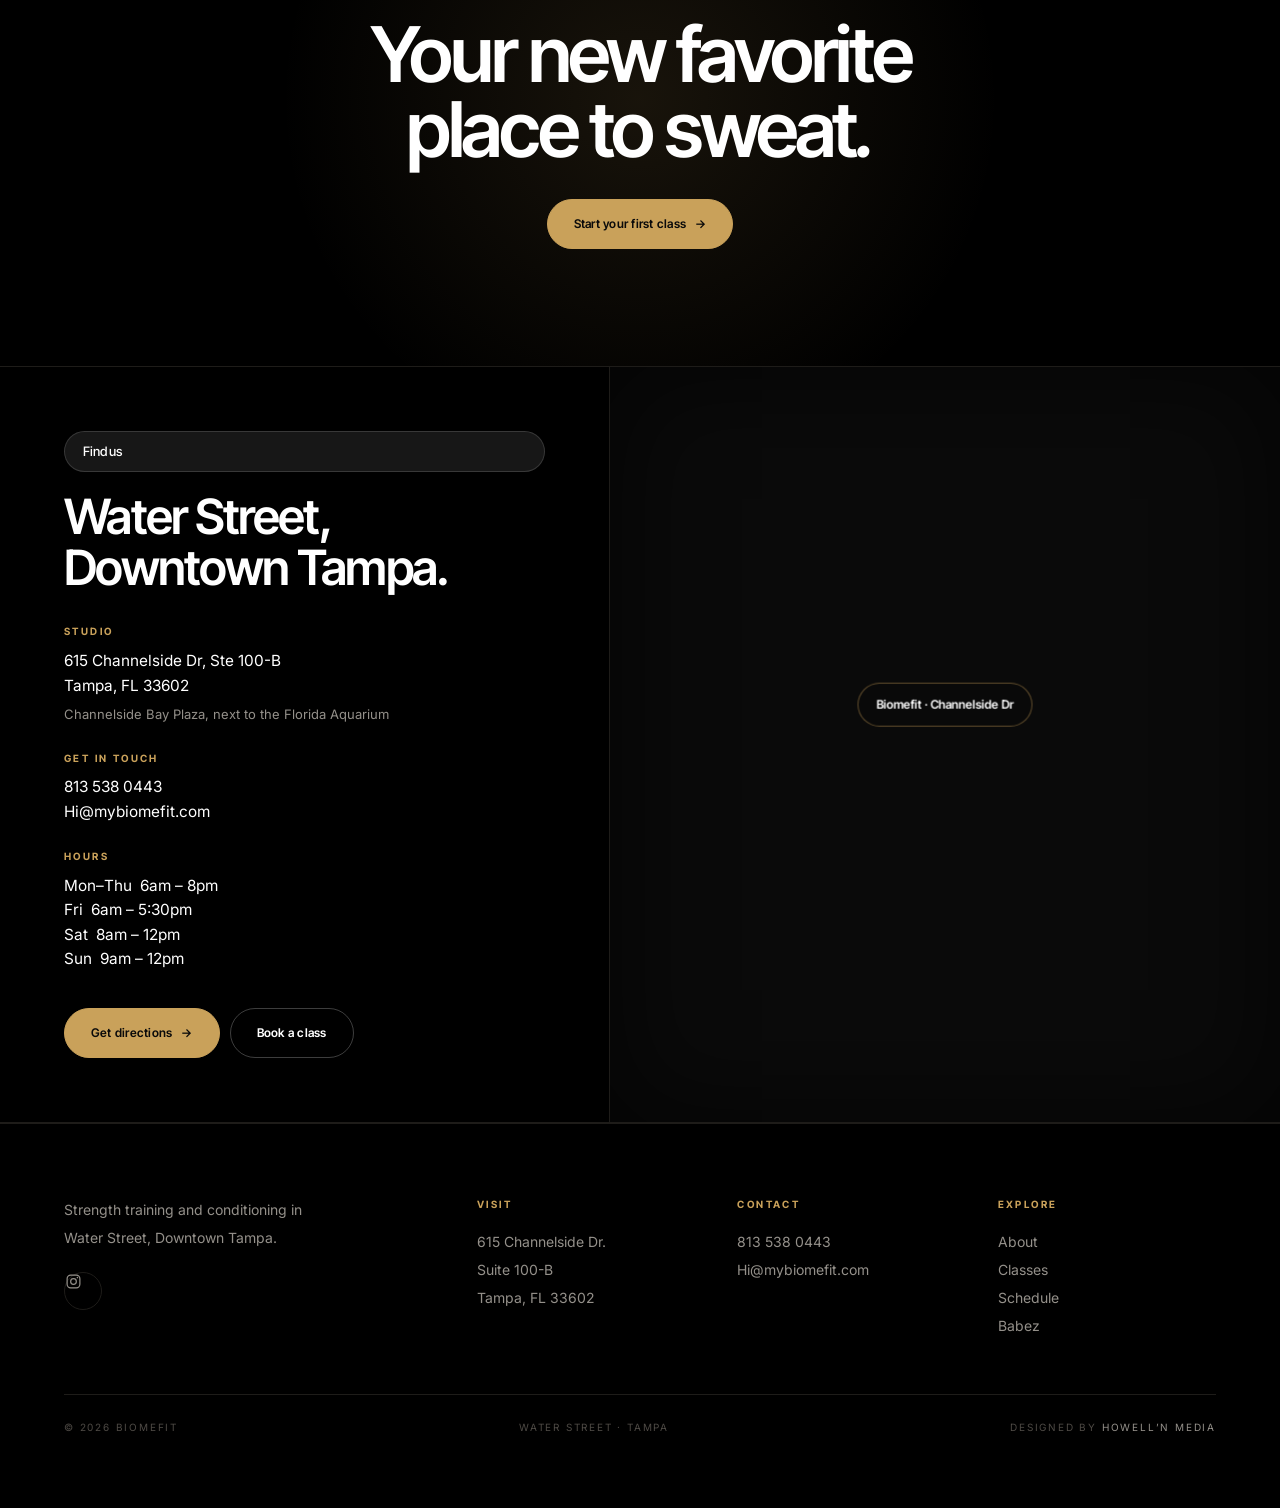
==== commit d436bc03: "Pillars are now workout / community / brand; recovery removed everywhere Recovery was still in five " ====
--- a/index.html
+++ b/index.html
@@ -3,7 +3,7 @@
 <head>
 <meta charset="utf-8">
 <meta name="viewport" content="width=device-width,initial-scale=1">
-<title>Biomefit — Strength &amp; Recovery · Water Street, Tampa</title>
+<title>Biomefit — Strength Training · Water Street, Tampa</title>
 
 <!-- ============================================================
      TYPOGRAPHY — swap here and nowhere else.
@@ -12,7 +12,7 @@
      When you land on the real face: change the <link> and the two
      --font-* vars. Nothing else in the file needs to move.
      ============================================================ -->
-<meta name="description" content="A strength and fitness studio in Downtown Tampa's Water Street. Classes that are challenging without being intimidating — plus contrast therapy, sauna and cold plunge.">
+<meta name="description" content="A strength and fitness studio in Downtown Tampa's Water Street. Classes that are challenging without being intimidating">
 <link rel="canonical" href="https://www.mybiomefit.com/">
 <meta name="theme-color" content="#000000">
 
@@ -29,16 +29,16 @@
 <meta property="og:site_name" content="Biomefit">
 <meta property="og:locale" content="en_US">
 <meta property="og:url" content="https://www.mybiomefit.com/">
-<meta property="og:title" content="Biomefit — Strength &amp; Recovery · Water Street, Tampa">
-<meta property="og:description" content="A strength and fitness studio in Downtown Tampa's Water Street. Classes that are challenging without being intimidating — plus contrast therapy, sauna and cold plunge.">
+<meta property="og:title" content="Biomefit — Strength Training · Water Street, Tampa">
+<meta property="og:description" content="A strength and fitness studio in Downtown Tampa's Water Street. Classes that are challenging without being intimidating">
 <meta property="og:image" content="https://www.mybiomefit.com/assets/social/og-image.jpg">
 <meta property="og:image:width" content="1200">
 <meta property="og:image:height" content="630">
 <meta property="og:image:alt" content="Biomefit logo">
 
 <meta name="twitter:card" content="summary_large_image">
-<meta name="twitter:title" content="Biomefit — Strength &amp; Recovery · Water Street, Tampa">
-<meta name="twitter:description" content="A strength and fitness studio in Downtown Tampa's Water Street. Classes that are challenging without being intimidating — plus contrast therapy, sauna and cold plunge.">
+<meta name="twitter:title" content="Biomefit — Strength Training · Water Street, Tampa">
+<meta name="twitter:description" content="A strength and fitness studio in Downtown Tampa's Water Street. Classes that are challenging without being intimidating">
 <meta name="twitter:image" content="https://www.mybiomefit.com/assets/social/og-image.jpg">
 
 <!-- Structured data. Tells Google this page IS the business in its
@@ -58,7 +58,7 @@
   "url": "https://www.mybiomefit.com/",
   "logo": "https://www.mybiomefit.com/assets/social/favicon-512.png",
   "image": "https://www.mybiomefit.com/assets/social/og-image.jpg",
-  "description": "A strength and fitness studio in Downtown Tampa's Water Street. Group classes, open gym, personal training and contrast therapy.",
+  "description": "A strength and fitness studio in Downtown Tampa's Water Street. Group classes, open gym and personal training.",
   "telephone": "+1-813-538-0443",
   "email": "Hi@mybiomefit.com",
   "priceRange": "$$",
@@ -87,8 +87,7 @@
   "makesOffer": [
     { "@type": "Offer", "itemOffered": { "@type": "Service", "name": "Booty Babez", "description": "Women-only glute-focused strength classes." } },
     { "@type": "Offer", "itemOffered": { "@type": "Service", "name": "Back and Booty", "description": "Strength and conditioning group classes." } },
-    { "@type": "Offer", "itemOffered": { "@type": "Service", "name": "Personal Training", "description": "One-to-one coaching." } },
-    { "@type": "Offer", "itemOffered": { "@type": "Service", "name": "Contrast Therapy", "description": "Sauna and cold plunge recovery." } }
+    { "@type": "Offer", "itemOffered": { "@type": "Service", "name": "Personal Training", "description": "One-to-one coaching." } }
   ]
 }
 </script>
@@ -153,8 +152,8 @@
 <!-- ===== MARQUEE ===== -->
 <div class="marquee" aria-hidden="true">
   <div class="marquee-track">
-    <span>Booty Babez</span><span>Back and Booty</span><span>Upper Body &amp; Abs</span><span>Open Gym</span><span>Contrast Therapy</span><span>Personal Training</span>
-    <span>Booty Babez</span><span>Back and Booty</span><span>Upper Body &amp; Abs</span><span>Open Gym</span><span>Contrast Therapy</span><span>Personal Training</span>
+    <span>Booty Babez</span><span>Back and Booty</span><span>Upper Body &amp; Abs</span><span>Open Gym</span><span>Personal Training</span>
+    <span>Booty Babez</span><span>Back and Booty</span><span>Upper Body &amp; Abs</span><span>Open Gym</span><span>Personal Training</span>
   </div>
 </div>
 
@@ -175,14 +174,14 @@
     <p>From dynamic classes to open gym, every square foot of the training floor is built to enhance physical results — the equipment and layout are the ideal setting for it.</p>
   </div>
   <div class="pillar rv">
-    <span class="badge">Recovery</span>
-    <h3>The recovery</h3>
-    <p>Training effectively requires proper recovery. Contrast therapy on site — sauna and cold plunge — to hit optimal results and stay ahead of injury.</p>
+    <span class="badge">Community</span>
+    <h3>The community</h3>
+    <p>The same faces turn up to the same slots. Coaches who know your name, and a room that fills with regulars rather than strangers passing through.</p>
   </div>
   <div class="pillar rv">
-    <span class="badge">People</span>
-    <h3>The people</h3>
-    <p>Coaches who know your name and a room that fills up with regulars. Personalized programming when you want it, a crowd to push you when you don't.</p>
+    <span class="badge">Brand</span>
+    <h3>The brand</h3>
+    <p>Biomefit kit is stocked in the studio — the same pieces you'll see on the floor rather than something sitting in a window. Ask at the desk.</p>
   </div>
 </section>
 
@@ -261,7 +260,7 @@
   <div class="wrap">
     <div class="f-grid">
       <div class="f-col f-brand">
-        <p style="max-width:28ch">Strength, conditioning and recovery in Water Street, Downtown Tampa.</p>
+        <p style="max-width:28ch">Strength training and conditioning in Water Street, Downtown Tampa.</p>
         <div class="f-social"><a href="https://www.instagram.com/biomefittampa/" target="_blank" rel="noopener" aria-label="Biomefit on Instagram"><svg viewBox="0 0 24 24" fill="none" stroke="currentColor" stroke-width="1.7" aria-hidden="true"><rect x="3" y="3" width="18" height="18" rx="5"/><circle cx="12" cy="12" r="4"/><circle cx="17.5" cy="6.5" r="1.1" fill="currentColor" stroke="none"/></svg></a></div>
       </div>
       <div class="f-col">
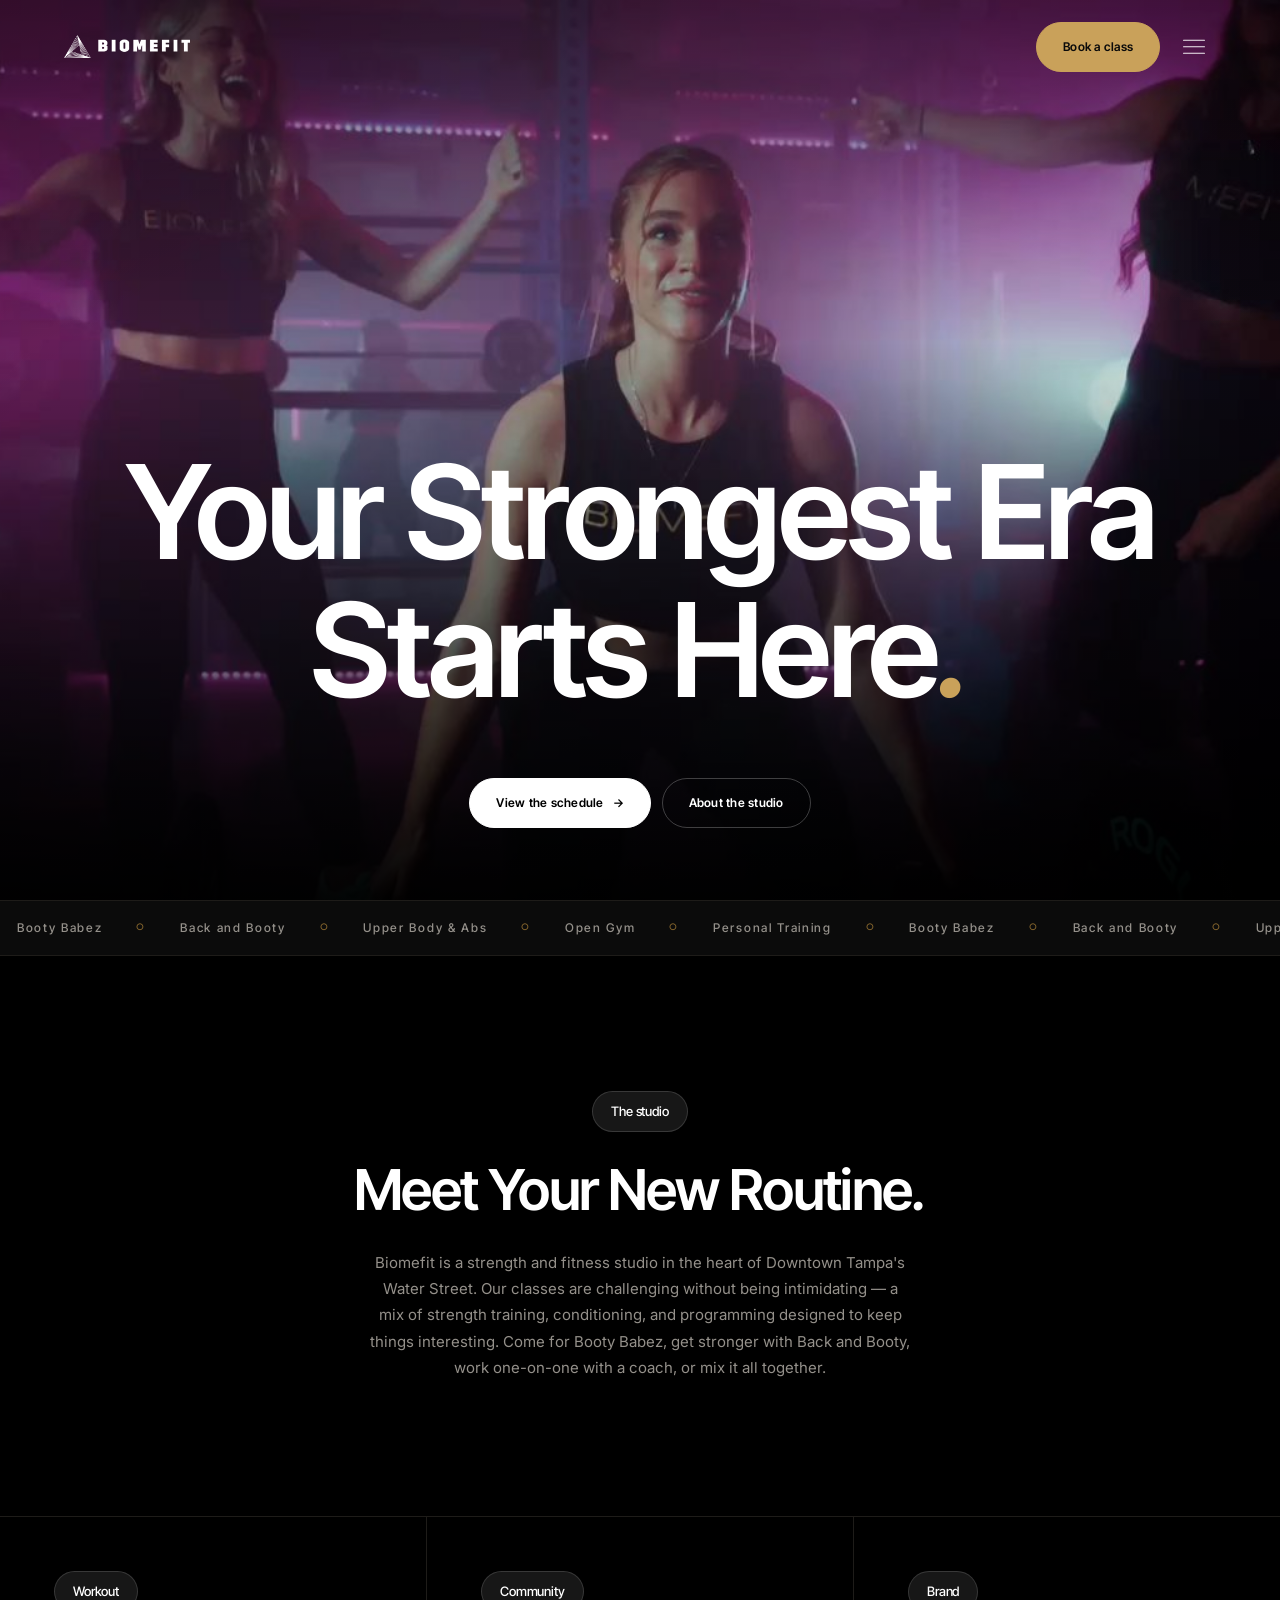
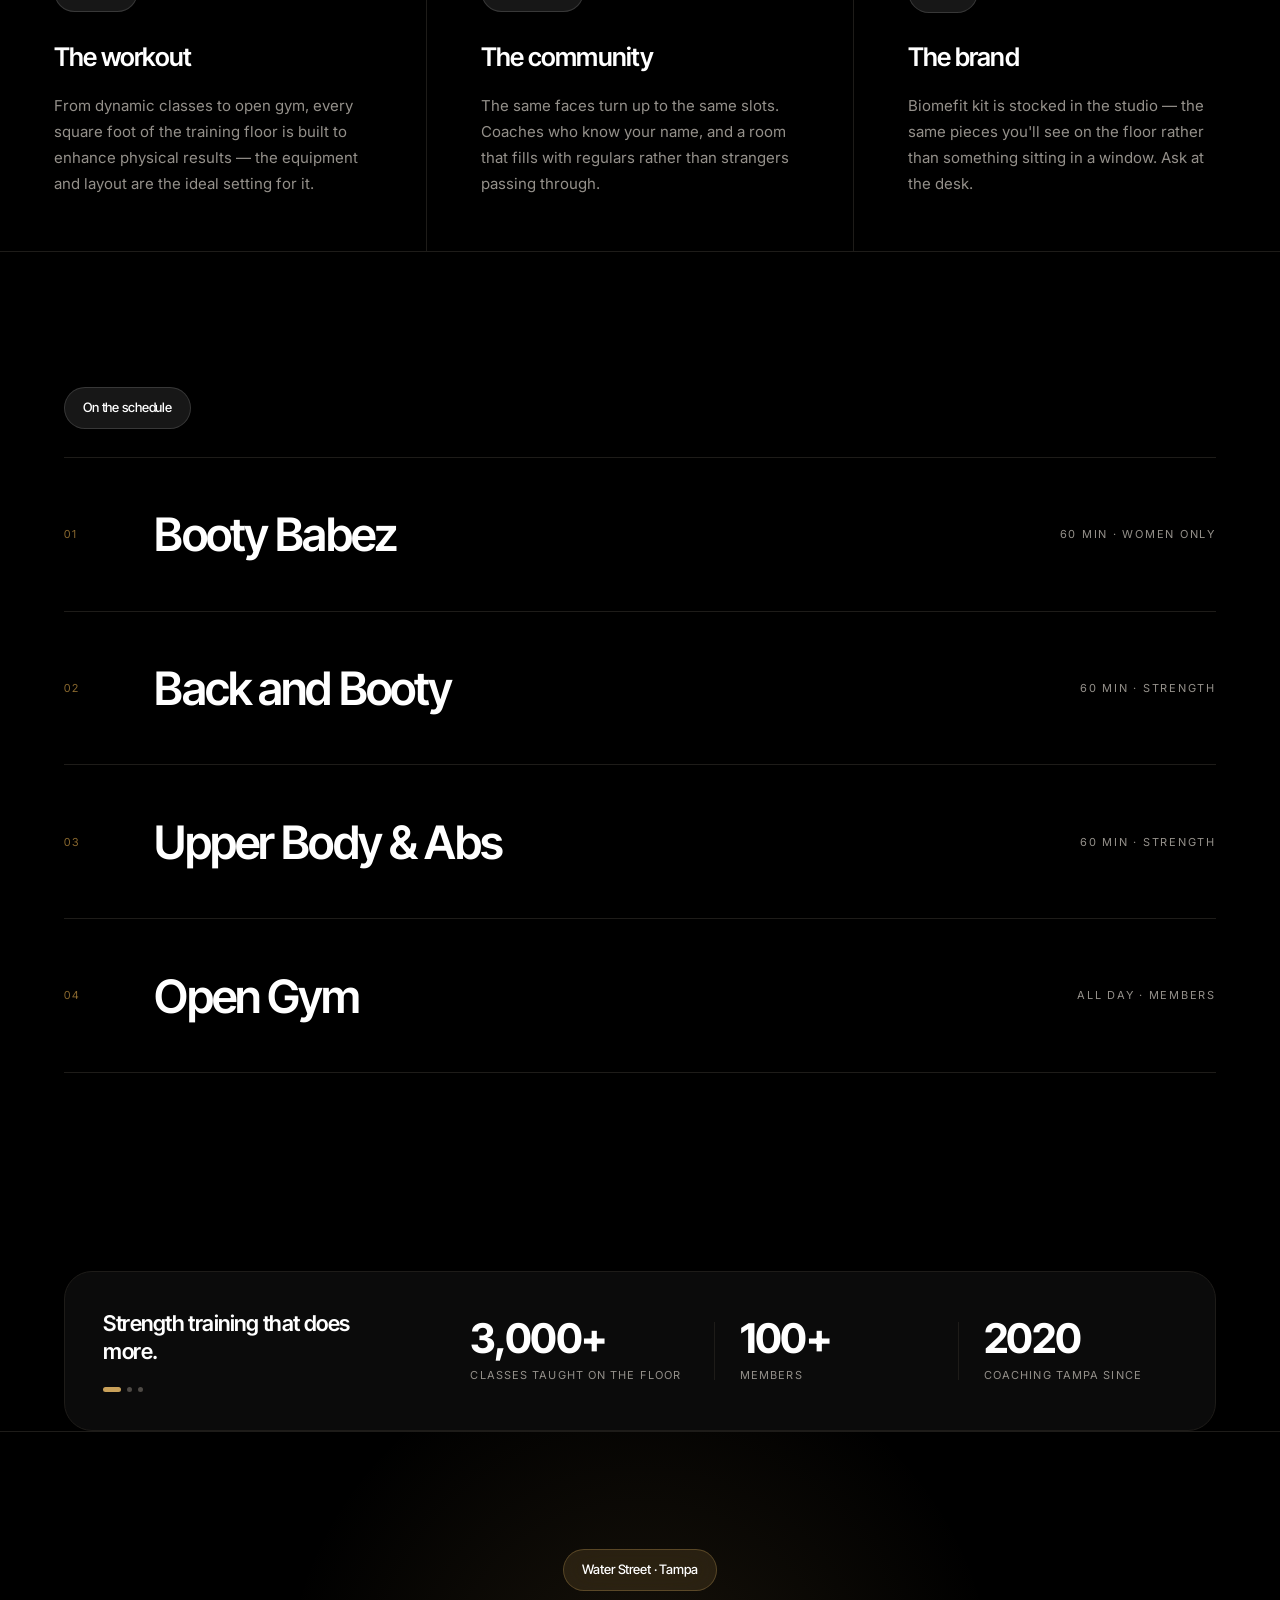
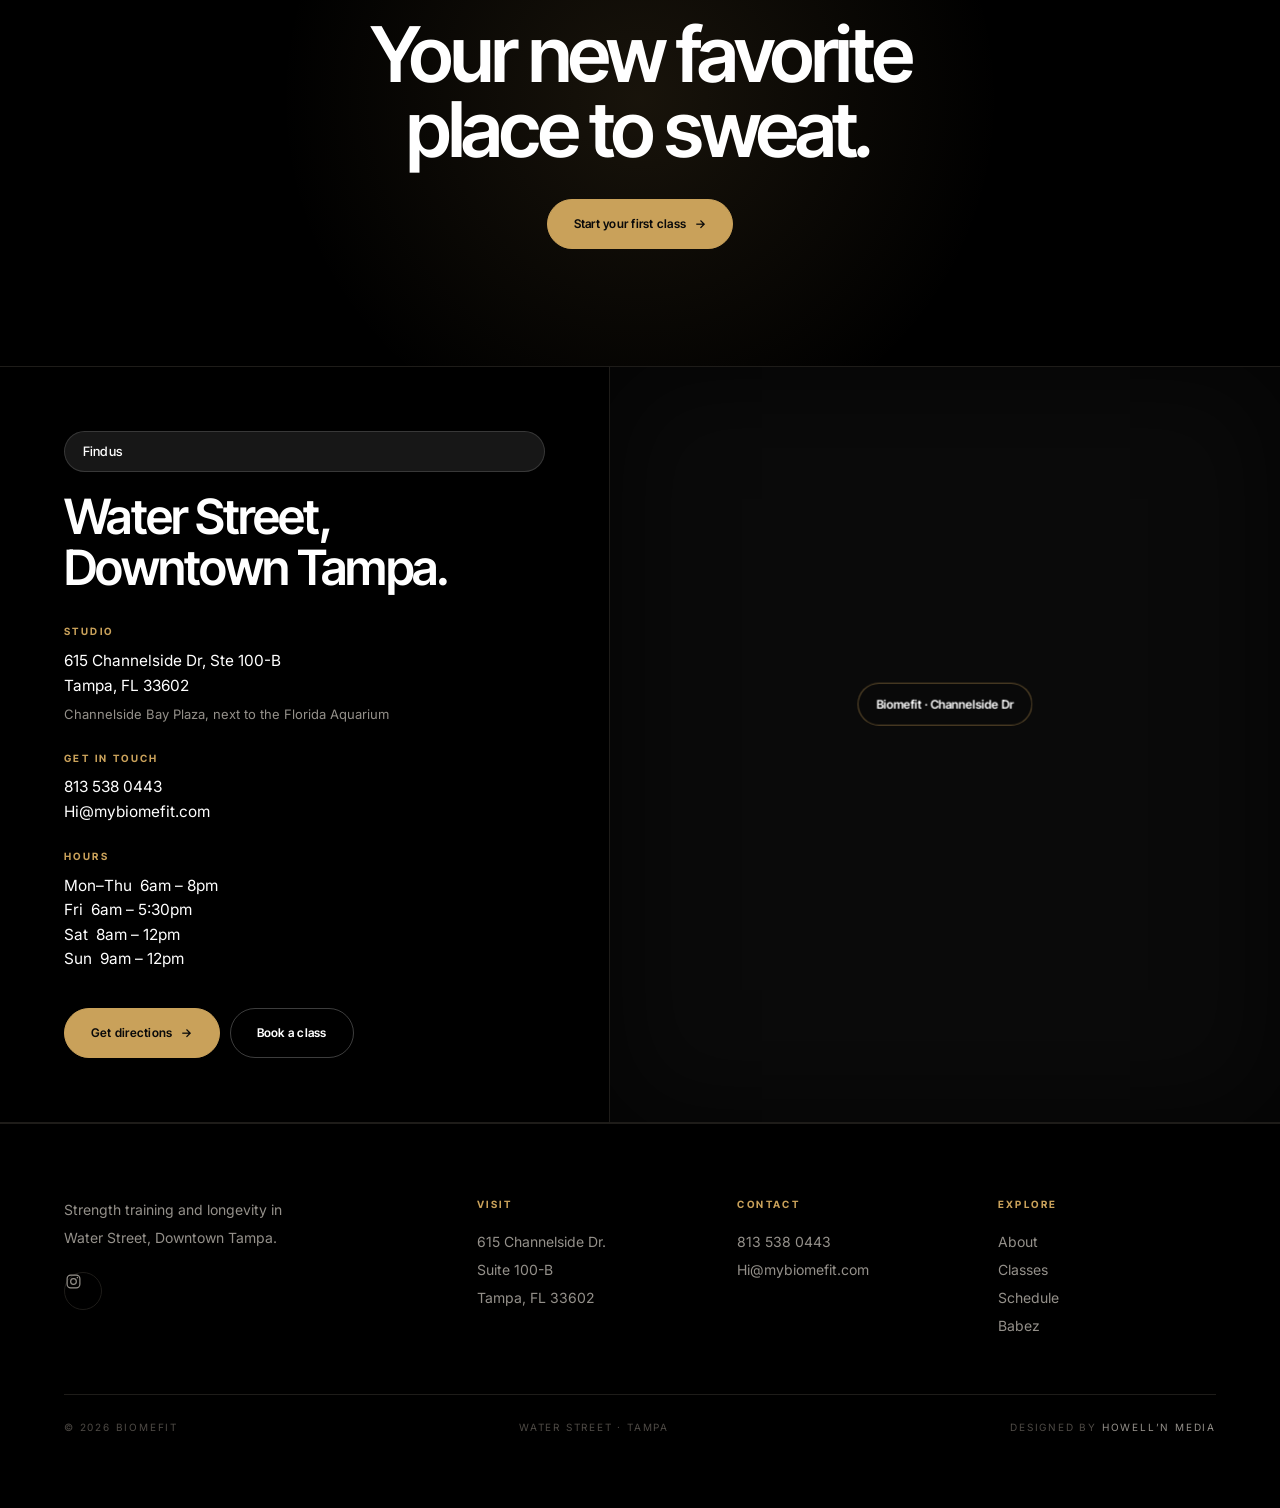
==== commit 7bbf790e: "Client edit: footer tagline now reads 'longevity' 'Strength training and conditioning' -> 'Strength " ====
--- a/index.html
+++ b/index.html
@@ -260,7 +260,7 @@
   <div class="wrap">
     <div class="f-grid">
       <div class="f-col f-brand">
-        <p style="max-width:28ch">Strength training and conditioning in Water Street, Downtown Tampa.</p>
+        <p style="max-width:28ch">Strength training and longevity in Water Street, Downtown Tampa.</p>
         <div class="f-social"><a href="https://www.instagram.com/biomefittampa/" target="_blank" rel="noopener" aria-label="Biomefit on Instagram"><svg viewBox="0 0 24 24" fill="none" stroke="currentColor" stroke-width="1.7" aria-hidden="true"><rect x="3" y="3" width="18" height="18" rx="5"/><circle cx="12" cy="12" r="4"/><circle cx="17.5" cy="6.5" r="1.1" fill="currentColor" stroke="none"/></svg></a></div>
       </div>
       <div class="f-col">
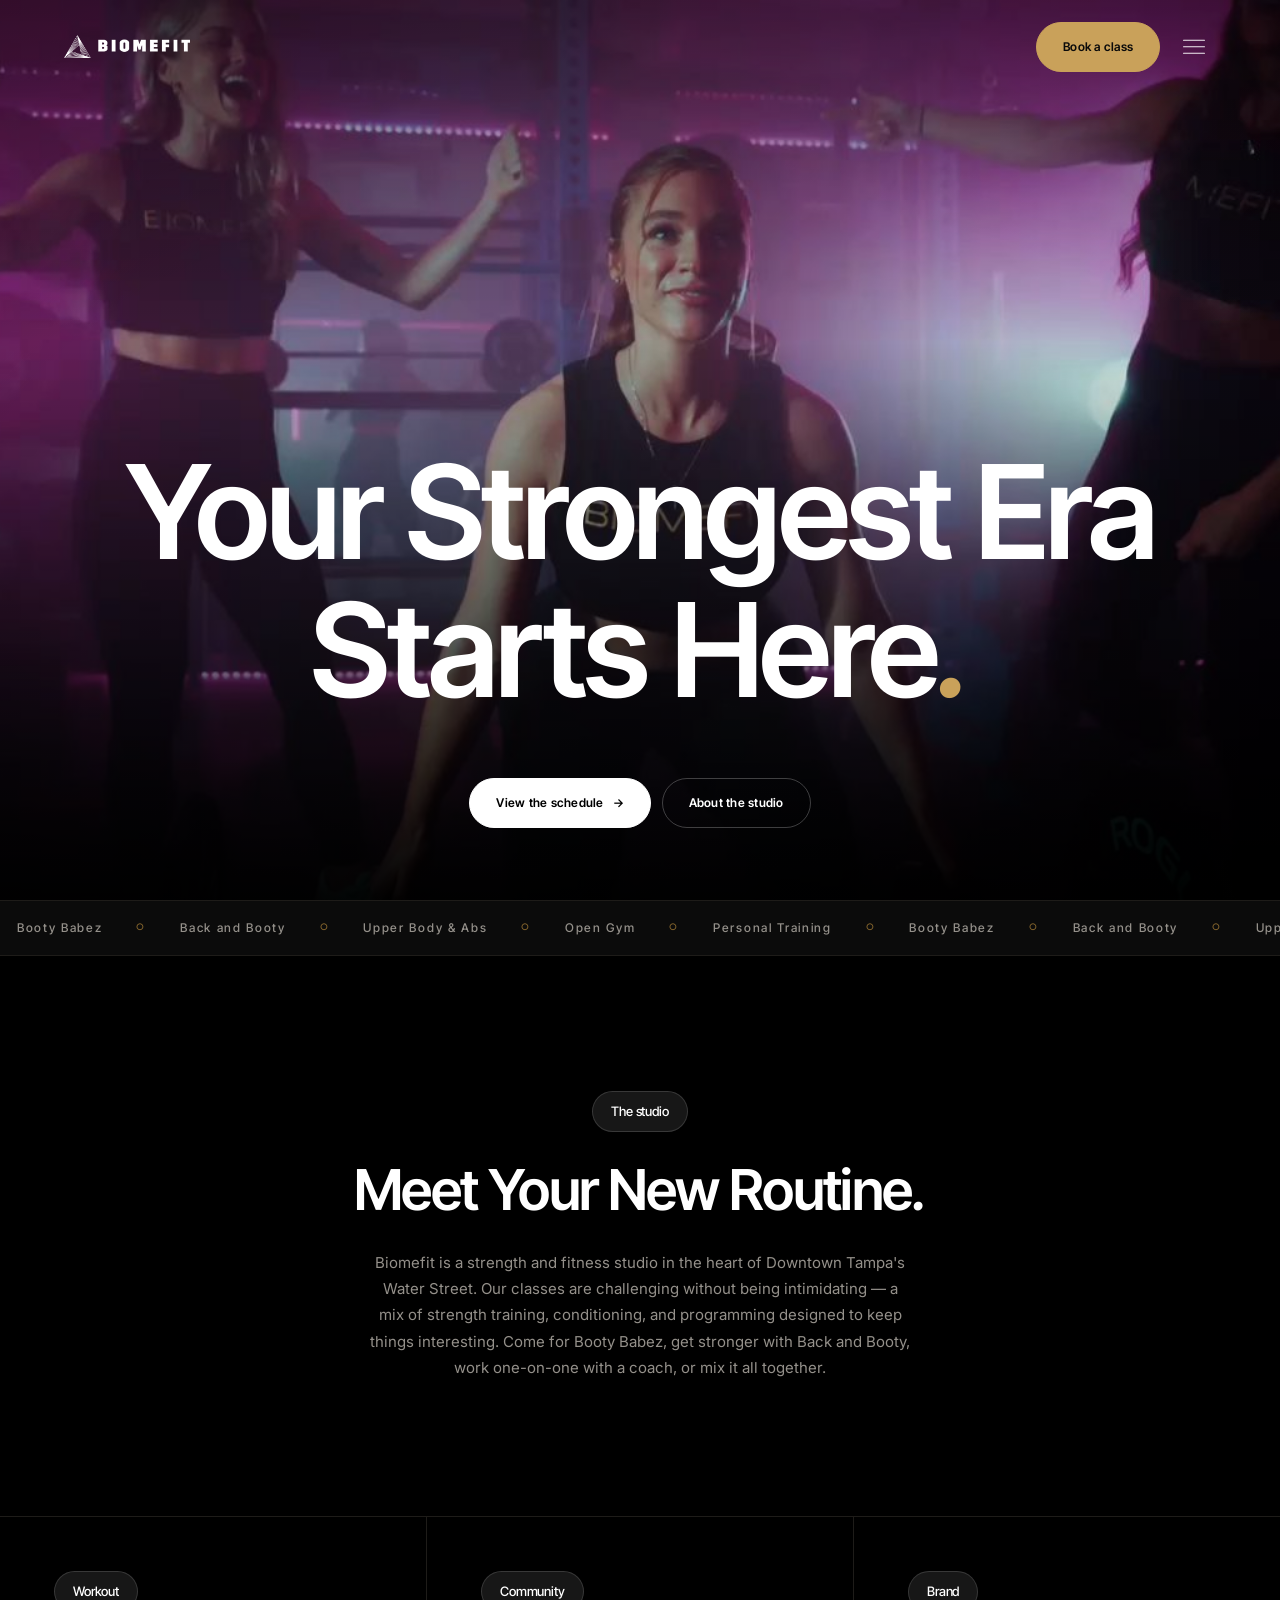
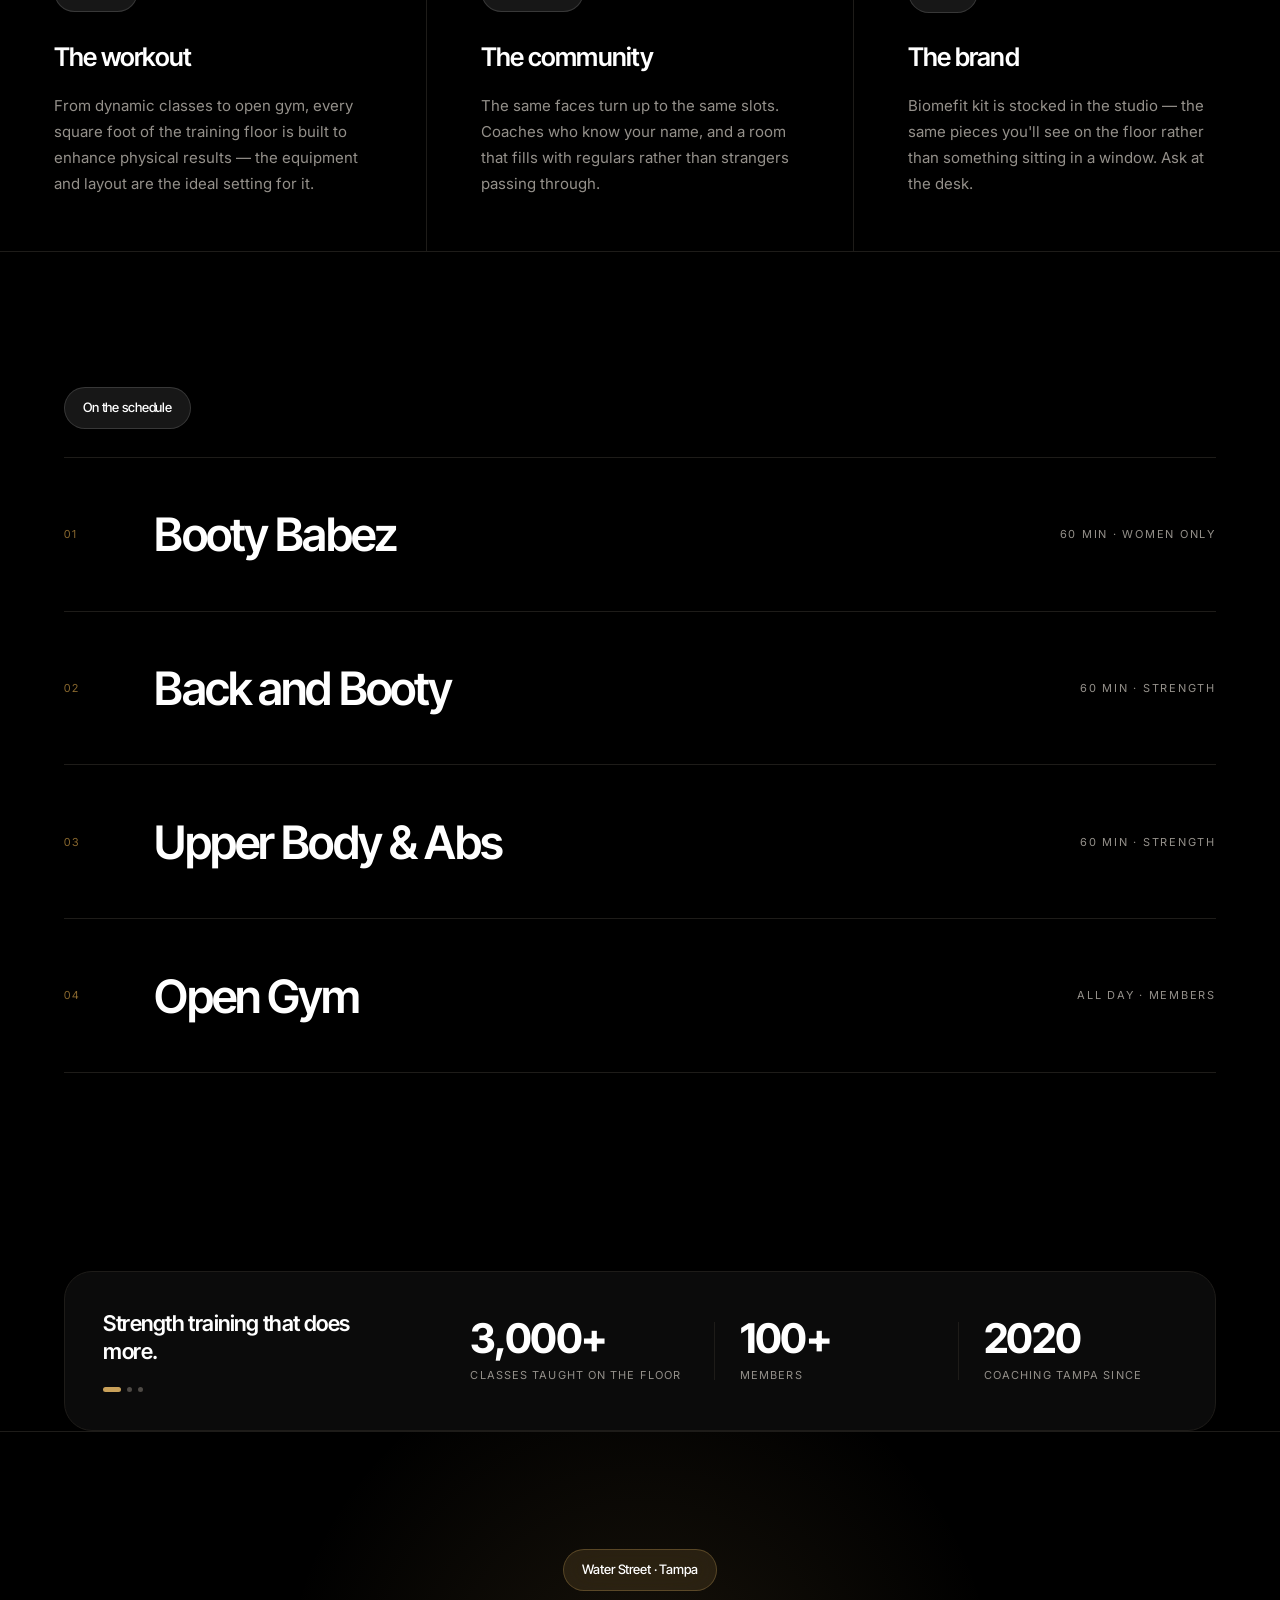
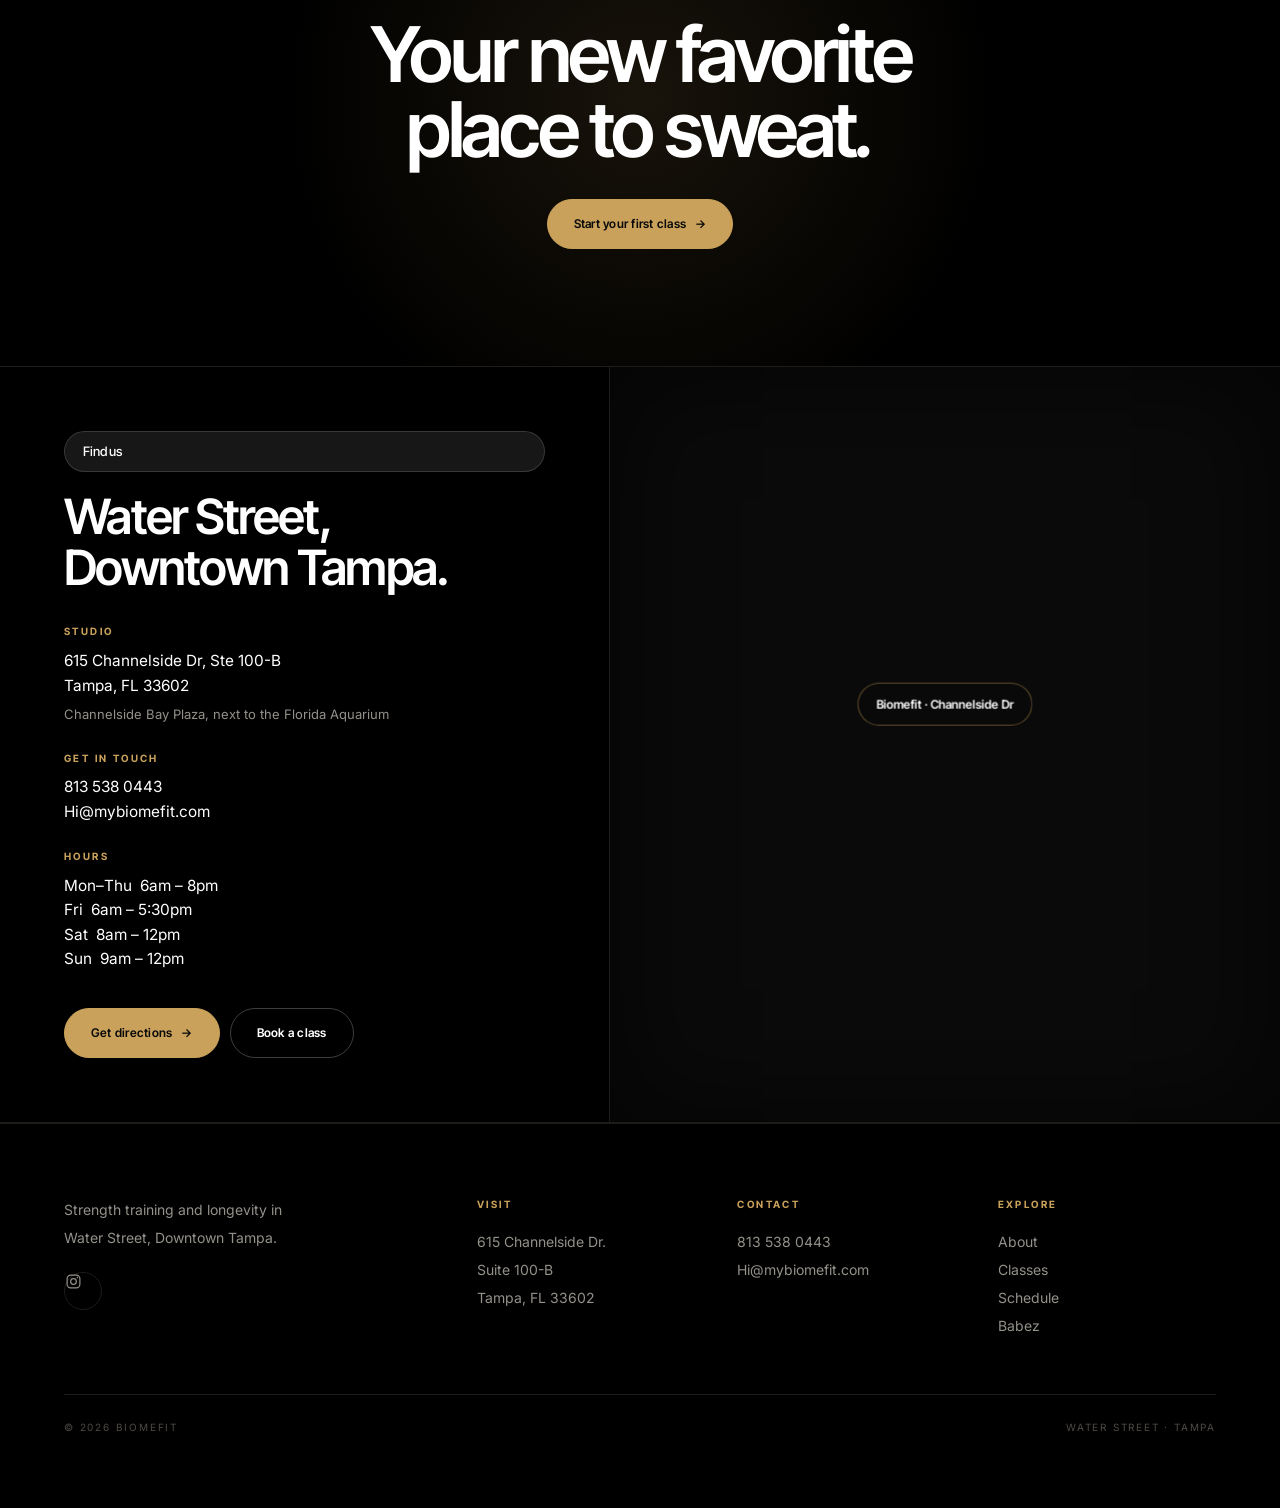
==== commit cf48ae6e: "Remove the designer credit from the footer 'Designed by Howell'n Media' taken off all four pages at " ====
--- a/index.html
+++ b/index.html
@@ -279,7 +279,7 @@
         <a href="/schedule">Schedule</a>
       <a href="/babez">Babez</a></div>
     </div>
-    <div class="f-base"><span>© 2026 Biomefit</span><span>Water Street · Tampa</span><span>Designed by <a href="https://www.howellnmedia.com/" target="_blank" rel="noopener">Howell&rsquo;n Media</a></span></div>
+    <div class="f-base"><span>© 2026 Biomefit</span><span>Water Street · Tampa</span></div>
   </div>
 </footer>
 
